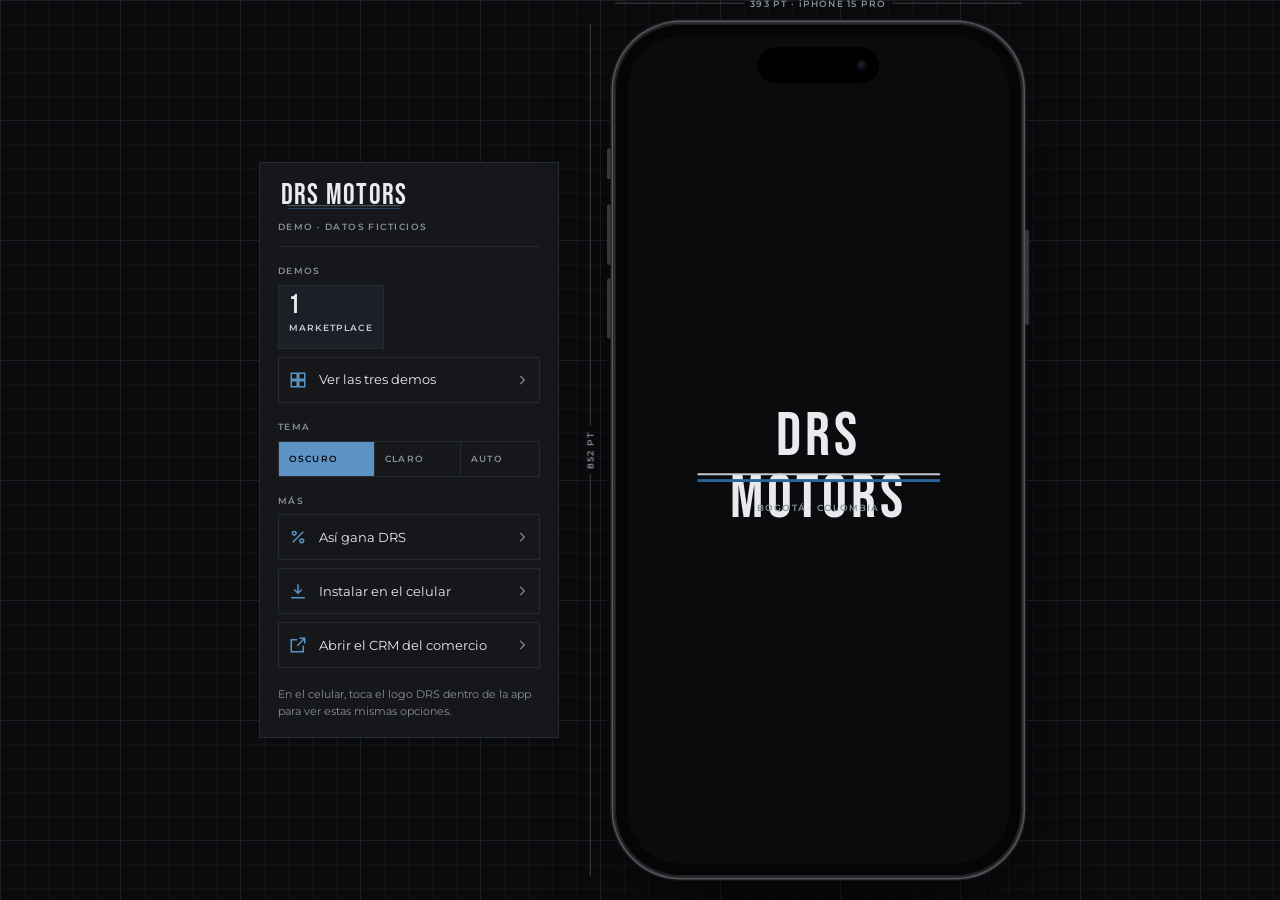
==== index.html @ 95cd00ec "Primera versión separada: app instalable y CRM - La app del celular (lanzador con las tres demos, De" ====
<!doctype html>
<html lang="es-CO" data-modo="noche">
<head>
<meta charset="utf-8">
<meta name="viewport" content="width=device-width, initial-scale=1, viewport-fit=cover">
<title>DRS Motors · Demo de la app</title>
<meta name="description" content="Demo de la app de DRS Motors para inversionistas: tres propuestas con los mismos servicios. Datos ficticios.">
<meta name="theme-color" content="#0A0B0D">
<meta name="mobile-web-app-capable" content="yes">
<meta name="apple-mobile-web-app-capable" content="yes">
<meta name="apple-mobile-web-app-status-bar-style" content="black-translucent">
<meta name="apple-mobile-web-app-title" content="DRS Motors">
<meta name="format-detection" content="telephone=no">
<link rel="manifest" href="manifest.webmanifest">
<link rel="apple-touch-icon" href="iconos/icono-180.png">
<link rel="icon" type="image/png" sizes="192x192" href="iconos/icono-192.png">
<script src="js/tema.js"></script>
<link rel="stylesheet" href="css/fuentes.css">
<link rel="stylesheet" href="css/drs.tokens.css">
<link rel="stylesheet" href="css/tema.css">
<link rel="stylesheet" href="css/base.css">
<link rel="stylesheet" href="css/app.css">
<link rel="stylesheet" href="css/ios.css">
<link rel="stylesheet" href="css/flujos.css">
<link rel="stylesheet" href="css/mapa.css">
<link rel="stylesheet" href="css/servicios.css">
<link rel="stylesheet" href="css/lanzador.css">
<link rel="stylesheet" href="css/v2.css">
<link rel="stylesheet" href="css/v3.css">
<link rel="stylesheet" href="css/escritorio.css">
<link rel="stylesheet" href="css/movil.css">
</head>
<body class="pag-app">
<div id="sprites" aria-hidden="true"></div>

<div class="escritorio">
  <aside class="esc-lado" id="esc-lado" aria-label="Opciones de la demo"></aside>
  <div class="celda-tel">
    <div class="marco">
      <i class="boton b-accion"></i><i class="boton b-vol1"></i><i class="boton b-vol2"></i><i class="boton b-lado"></i>
      <span class="cota cota-h"><span>393 PT · iPHONE 15 PRO</span></span>
      <span class="cota cota-v"><span>852 PT</span></span>
      <div class="tel sin-demo" id="tel">
        <div class="tel-estado" aria-hidden="true">
          <span id="tel-hora">10:12</span>
          <span class="tel-senal">
            <svg width="18" height="12" viewBox="0 0 18 12"><rect x="0" y="7.5" width="3.2" height="4.5" rx="1"/><rect x="4.9" y="5" width="3.2" height="7" rx="1"/><rect x="9.8" y="2.5" width="3.2" height="9.5" rx="1"/><rect x="14.7" y="0" width="3.2" height="12" rx="1"/></svg>
            <svg width="17" height="12" viewBox="0 0 17 12"><path d="M8.5 2.4c2.4 0 4.6.9 6.3 2.5l1.2-1.2C13.9 1.7 11.3.6 8.5.6S3.1 1.7 1 3.7l1.2 1.2C3.9 3.3 6.1 2.4 8.5 2.4zm0 3.4c1.5 0 2.9.6 3.9 1.5l1.2-1.2C12.3 4.9 10.5 4.1 8.5 4.1s-3.8.8-5.1 2L4.6 7.3c1-.9 2.4-1.5 3.9-1.5zm0 3.3c.6 0 1.2.2 1.6.6L8.5 11.3 6.9 9.7c.4-.4 1-.6 1.6-.6z"/></svg>
            <svg width="28" height="13" viewBox="0 0 28 13"><rect x=".5" y=".5" width="24" height="12" rx="3.8" fill="none" stroke="currentColor" stroke-opacity=".4"/><rect x="2" y="2" width="18.5" height="9" rx="2.4"/><path d="M26 4.5v4c.8-.3 1.3-1.1 1.3-2s-.5-1.7-1.3-2z" fill-opacity=".45"/></svg>
          </span>
        </div>
        <div class="tel-franja" data-modo="noche" aria-hidden="true"></div>
        <div class="tel-vista" id="tel-vista"></div>
        <nav class="nav oculta" id="tel-nav" aria-label="Navegación principal"></nav>
        <div class="tel-capa" id="tel-capa"></div>
        <div class="tel-home"></div>
      </div>
    </div>
  </div>
</div>

<div class="aviso-escenario" id="aviso-escenario" role="status" aria-live="polite"></div>

<script src="js/marca.js"></script>
<script src="js/iconos-app.js"></script>
<script src="js/util.js"></script>
<script src="js/reloj.js"></script>
<script src="js/datos.js"></script>
<script src="js/estado.js"></script>
<script src="js/blueprint.js"></script>
<script src="js/blueprint-mas.js"></script>
<script src="js/mapa.js"></script>
<script src="js/modelo.js"></script>
<script src="js/comercio/datos-comercio.js"></script>
<script src="js/app/tel.js"></script>
<script src="js/app/ios.js"></script>
<script src="js/app/pago.js"></script>
<script src="js/usuario/comun.js"></script>
<script src="js/usuario/inicio.js"></script>
<script src="js/usuario/garaje.js"></script>
<script src="js/usuario/reservas.js"></script>
<script src="js/usuario/otras.js"></script>
<script src="js/usuario/perfil.js"></script>
<script src="js/usuario/beneficios.js"></script>
<script src="js/usuario/soat.js"></script>
<script src="js/usuario/explorar.js"></script>
<script src="js/usuario/registro.js"></script>
<script src="js/usuario/whatsapp.js"></script>
<script src="js/usuario/informe.js"></script>
<script src="js/usuario/catalogo.js"></script>
<script src="js/usuario/tramites.js"></script>
<script src="js/app/avisos.js"></script>
<script src="js/variantes/v1.js"></script>
<script src="js/variantes/v2.js"></script>
<script src="js/variantes/v3.js"></script>
<script src="js/app/lanzador.js"></script>
<script src="js/app/demo-menu.js"></script>
<script src="js/app/arranque.js"></script>
</body>
</html>
---- css/fuentes.css ----
/* GENERADO por herramientas/sincronizar.py — no editar. Fuente: Marca/Fuentes/ */
/* Inter no se incluye: retirada por decisión de la marca el 24/09/2026 (ver drs.tokens.css, --f-body). */
@font-face{font-family:'Bebas Neue';font-style:normal;font-weight:400;font-display:block;src:url([data-uri]) format('woff')}
@font-face{font-family:'Montserrat';font-style:normal;font-weight:100 900;font-display:block;src:url([data-uri]) format('woff')}
---- css/drs.tokens.css ----
/* GENERADO por herramientas/sincronizar.py — no editar. Fuente: Marca/drs.tokens.css */
/* =============================================================================
   DRS MOTORS — FICHA DE TOKENS (CAPA 0)  ·  v1 → v2.1 (2026-09-24: Inter retirada)  ·  2026-08-30
   Generada con el método de sistema (ver DRS_MAESTRO.md §15).

   FUENTE PRIMARIA: DRS_MAESTRO.md §8 Color. Los valores del modo documento
   fueron CORREGIDOS en v2: se habían medido contra blanco puro y no contra
   Platino, que es la superficie declarada. Ver §8.3 y el Bloqueo 4 del §8.4.
   Cuando el .md resumen y el HTML difieren, manda el HTML (así lo declara el .md).

   ESTADO DE CADA VALOR:
     [D]  declarado por el brand book
     [A]  autorizado explícitamente por la marca fuera del libro
     [d]  derivado por regla escrita, con la regla citada
   Ninguna cifra ni matiz de este archivo fue elegido a ojo. Toda mezcla es sRGB
   canal a canal; todo recorrido de luminosidad mueve solo la L de HSL en pasos
   de 0,5 punto conservando H y S. Dos ejecuciones dan los mismos hex.

   MODO DOMINANTE: noche.  ALTERNO: documento.
   Declarado en §3: «el negro domina siempre», «prohibido: fondos blancos plenos
   en redes», «el blanco se reserva para papelería legal».
============================================================================= */


/* -----------------------------------------------------------------------------
   1 · INVARIANTES  —  no cambian entre modos
----------------------------------------------------------------------------- */
:root{

  /* --- Tipografía · brand book §4 ------------------------------------------ */
  --f-display : 'Bebas Neue', sans-serif;   /* [D] logo, titulares, cifras grandes */
  --f-label   : 'Montserrat', sans-serif;   /* [D] 600–700, SIEMPRE mayúsculas     */
  --f-body    : 'Montserrat', sans-serif;   /* [A] 400/500, interlínea 1.6. v2.1 (24/09/2026): Inter RETIRADA por decisión de la marca; el cuerpo usa Montserrat, la familia del sublabel del logo */
  --f-mono    : 'Montserrat', sans-serif;   /* [d] §1.2: f-label + tabular-nums    */
  --num       : tabular-nums;               /* [d] regla 17                        */

  /* Tracking. El libro declara TRES valores distintos en §4 y §6; se conservan
     los tres en vez de promediarlos, porque cada uno tiene un uso escrito.      */
  --track-eyebrow : .30em;   /* [D] §4 eyebrow 10–12 px                          */
  --track-label   : .22em;   /* [D] §6 placa de línea — el de uso general        */
  --track-caption : .16em;   /* [D] §4 caption 10–11 px                          */
  --track-display : .02em;   /* [D] §4 H1 +2 % (H2 usa .03em como override)      */

  /* --- Escala tipográfica · §1.9.3, en unidades --u ------------------------- */
  --t-6:6; --t-7_5:7.5; --t-9:9; --t-11:11; --t-13:13; --t-16:16;
  --t-20:20; --t-26:26; --t-34:34; --t-44:44; --t-56:56; --t-76:76;

  /* --- Escala de espaciado · §1.9.3 ---------------------------------------- */
  --e-1:1; --e-2:2; --e-4:4; --e-7_5:7.5; --e-15:15; --e-24:24; --e-38:38; --e-60:60;

  /* --- Geometría ------------------------------------------------------------ */
  /* [d] §1.2: radio 0 si el logotipo es geométrico duro. El wordmark es una
     grotesca condensada de terminales rectas y el motivo son dos rectas
     paralelas: no hay una sola curva de esquina en la identidad.               */
  --radio        : 0;
  --cap          : butt;    /* [d] §1.8 + regla 19: radio 0 ⇒ butt + miter      */
  --join         : miter;
  --trazo-fino   : 1;       /* [d] §1.2, en unidades --u                        */
  --trazo-medio  : 2;
  --trazo-grueso : 4;

  /* --- Tratamientos · §1.4, cuarta dimensión del color ---------------------- */
  /* --trama y --contorno se REDECLARAN dentro de .fr (§1.7): una custom
     property que contiene var(--u) se resuelve donde se declara, no donde se usa. */
  --atenuado : .45;

  /* --- Formato y motivo ----------------------------------------------------- */
  --locale : es-CO;         /* [D] DRS_MAESTRO §1.2: toda la clientela en Colombia
                                   ⇒ $ 18.400.000 · 4,5 %                       */
  /* data-motivo="aleron" va como atributo en <html>, no como token.
     [D] brand book §2: dos líneas paralelas que se separan — la superior Plata
     y fina, la inferior Azul Acero y más gruesa. Es el flap abriéndose.        */
  --motivo-sep-min : 3;     /* [d] separación mínima entre las dos líneas, en u */

  /* --- Lienzos · §1.6 y §1.6b ---------------------------------------------- */
  /* Bases elegidas para que 1 u = 4 px a tamaño nativo en todos los lienzos.   */
  --base-redes : 270;   /* 1080 px  · 1:1, 4:5, 9:16                            */
  --base-slide : 480;   /* 1920 px  · 16:9                                      */
  --base-a4    : 310;   /* 1240 px  · A4 a 150 ppp                              */
  --base-min   : 320;   /* 1280 px  · miniatura de video                        */
  --base-og    : 300;   /* 1200 px  · tarjeta de enlace                         */
  --base-mpu   : 75;    /*  300 px  · banner MPU                                */
  --base-lb    : 182;   /*  728 px  · leaderboard                               */
  --base-sky   : 40;    /*  160 px  · rascacielos                               */
  --base-mov   : 80;    /*  320 px  · banner móvil                              */
  --base-cab   : 396;   /* 1584 px  · cabecera de perfil                        */
  --base-tp    : 266;   /* 1063 px  · tarjeta de presentación                   */
  /* CONFLICTO RESUELTO A FAVOR DEL LIBRO — el sistema trae .fr-tp a 90×54 mm
     (1063×638). El brand book §7 declara 90×50 mm. Manda el libro:
     lienzo real 1063 × 591 px a 300 ppp. Registrado, no corregido en silencio. */
}


/* -----------------------------------------------------------------------------
   2 · MODO NOCHE  —  dominante
----------------------------------------------------------------------------- */
:root,
[data-modo="noche"]{

  /* --- Superficies ---------------------------------------------------------- */
  --sup-1 : #0A0B0D;  /* [D] Negro Carbón — dominante ≈60 %                     */
  --sup-2 : #15171B;  /* [D] Grafito — paneles y tarjetas                       */
  --sup-3 : #1C1F25;  /* [D] --grafito2 del :root del HTML (no está en el .md)  */
  --linea : #262A31;  /* [D] --linea del :root del HTML · 1,37:1 = estructura   */

  /* --- Texto ---------------------------------------------------------------- */
  --txt-1   : #E8EAEE;  /* [D] Platino — 16,35:1 sobre sup-1                    */
  --txt-2   : #C9CDD4;  /* [D] Plata   — 12,34:1                                */
  --txt-3   : #8A8F98;  /* [D] --humo del :root del HTML.
                               6,06 / 5,52 / 5,08:1 sobre sup-1/2/3 — pasa en las
                               tres. Sustituye al #848689 que salía por regla.  */
  --txt-acc : #E8EAEE;  /* [d] §1.2: de txt-1/sup-1, el que más contrasta sobre
                               acc-1. Platino da 5,19:1 ⇒ COMPUERTA 3 PASA:
                               botones y sellos en azul sólido son válidos, no
                               hay que degradar a contorno.                     */

  /* --- Acentos -------------------------------------------------------------- */
  --acc-1    : #2A6496;  /* [D] Azul Acero — HSL(208, 56 %, 38 %)               */
  --acc-2    : #5B93C4;  /* [D] Azul Luz — 6,01:1 sobre sup-1                   */
  --acc-dato : #2A6496;  /* [d] §1.2: acc-1 alcanza 3,15:1 sobre sup-1          */

  /* !! BLOQUEO 1 — acc-1 sobre sup-1 = 3,15:1.
        Sirve para relleno de dato y titular ≥24 px. NUNCA para texto de cuerpo:
        ahí se usa acc-2. El libro ya lo intuía; la medición lo confirma.
     !! BLOQUEO 2 — acc-1 sobre sup-2 = 2,87:1 y sobre sup-3 = 2,64:1.
        Falla incluso el umbral gráfico de 3:1. Sobre panel, TODO lo azul pasa a
        acc-2 (5,48 y 5,03:1). El libro solo lo prohibía «en textos pequeños»;
        esto amplía la regla a relleno y filete. Ampliación, no corrección.     */

  /* --- Rampa de serie · §1.4, derivada de H=208 S=56 % ---------------------- */
  /* Rango útil de L: 37–80 (los que dan ≥3:1 sobre sup-1). Cinco pasos a
     intervalos iguales, numerados por contraste. acc-1 sustituye al paso de L
     más cercana (ser-5) sin mover los otros cuatro.                            */
  --ser-1 : #AFCEE9;  /* 12,0:1 — el más lejano de la superficie                */
  --ser-2 : #84B3DC;  /*  9,0:1                                                 */
  --ser-3 : #5898D0;  /*  6,5:1                                                 */
  --ser-4 : #367FBF;  /*  4,6:1                                                 */
  --ser-5 : #2A6496;  /*  3,2:1 — base de marca. BLOQUEADO sobre sup-2 y sup-3. */

  /* --- Rampa neutra · §1.4 -------------------------------------------------- */
  /* «Si la marca ya declara grises, se respetan y se ubican donde les toque.»
     Los cuatro grises del libro caen casi exactos sobre las mezclas 100/78/55/12. */
  --n-1 : #E8EAEE;  /* [D] Platino · 100 % · 16,35:1                            */
  --n-2 : #C9CDD4;  /* [D] Plata   ·  ~87 % · 12,34:1                           */
  --n-3 : #8A8F98;  /* [D] Humo    ·  ~59 % ·  6,06:1                           */
  --n-4 : #424345;  /* [d] mezcla 25 % · 1,99:1 — ESTRUCTURA, nunca relleno     */
  --n-5 : #262A31;  /* [D] Línea   ·  ~14 % · 1,37:1 — ESTRUCTURA               */

  /* --- Semánticos ----------------------------------------------------------- */
  /* [A] CONFLICTO CON EL LIBRO, RESUELTO POR AUTORIZACIÓN EXPRESA DE LA MARCA.
     El brand book §3 prohíbe «rojos, dorados o degradados multicolor». La marca
     autorizó rojo, dorado y verde para válido / inválido / pérdida.
     Derivación: mismo carácter que Azul Acero (S = 56 %), matiz fijado por
     convención (verde 152°, rojo 358°, dorado 42°) y L caminada hasta pasar
     4,5:1 sobre sup-3, que es la superficie más exigente del modo.
     La regla 10 SIGUE VIGENTE: el color nunca va solo. Un dato negativo lleva
     además glifo, posición respecto al eje o tachado. Estos tres tokens no
     cuentan para el tope de «dos colores de marca por pieza» (regla 2) porque
     no son colores de marca: son portadores de significado.                    */
  --pos  : #2B9966;  /* verde  · 5,49 / 5,00 / 4,60:1 sobre sup-1/2/3           */
  --neg  : #D36468;  /* rojo   · 5,43 / 4,95 / 4,55:1                           */
  --warn : #A5822F;  /* dorado · 5,47 / 4,99 / 4,59:1                           */
}


/* -----------------------------------------------------------------------------
   3 · MODO DOCUMENTO  —  alterno
----------------------------------------------------------------------------- */
/* sup-1 NO es blanco puro. El propio libro lo declara al maquetar sus fichas de
   logo sobre fondo claro (.logotile.light { background: var(--platino) }), y en
   §3 reserva el blanco pleno para papelería legal. El blanco queda disponible
   como --papel, solo para contratos y formularios impresos.                    */
[data-modo="documento"]{

  --sup-1 : #E8EAEE;  /* [D] Platino como superficie clara de marca             */
  --sup-2 : #DFE1E5;  /* [d] sup-1 mezclado 4 % hacia txt-1                     */
  --sup-3 : #D6D8DC;  /* [d] 8 %                                                */
  --linea : #CDCFD3;  /* [d] 12 % · 1,30:1 = estructura                         */
  --papel : #FFFFFF;  /* [D] §3 — solo papelería legal                          */

  --txt-1   : #0A0B0D;  /* [D] Negro Carbón — 16,35:1 sobre sup-1               */
  --txt-2   : #2B2C2F;  /* [d] txt-1 mezclado 15 % hacia sup-1 — 13,0:1         */
  --txt-3   : #5D5E61;  /* [d] mezcla 45 %, alejada 12 pasos de L hasta pasar
                               4,5:1 también sobre sup-3                        */
  --txt-acc : #E8EAEE;  /* [d] Platino sobre acc-1 = 5,19:1 · igual en los dos
                               modos, lo que simplifica el CTA                  */

  /* !! CONFLICTO REGISTRADO — el libro declara Plata #C9CDD4 como «texto
        secundario» sin distinguir modo. Sobre Platino da 1,26:1 y sobre blanco
        1,59:1: inservible. La regla del libro está escrita para el modo noche.
        En documento, txt-2 se deriva. PLATA QUEDA DECLARADA COMO COLOR DE MODO
        NOCHE. Decisión de la marca: confirmarlo en el libro o acotar la regla. */

  --acc-1    : #2A6496;  /* [D] 5,47:1 sobre Platino — aquí SÍ sostiene cuerpo  */
  --acc-2    : #5B93C4;  /* [D] pero ver bloqueo abajo                          */
  --acc-dato : #2A6496;

  /* !! BLOQUEO 3 — acc-2 sobre sup-1 = 2,72:1 (y peor sobre panel). En modo
        documento el Azul Luz es DECORATIVO: filetes gruesos, fondos de sello.
        No lleva texto ni releva a acc-1 como relleno de dato. Es el espejo
        exacto del bloqueo 2: cada azul funciona en el modo para el que nació.  */

  /* --- Rampa de serie · rango útil de L 15–58, la base queda al centro ------ */
  --ser-1 : #11283C;  /* 15,1:1 */
  --ser-2 : #1B3F5F;  /* 10,1:1 */
  --ser-3 : #2A6496;  /*  5,5:1 — base de marca                                 */
  --ser-4 : #3072AB;  /*  4,4:1 */
  --ser-5 : #4089C9;  /*  3,3:1 — bloqueado sobre sup-2 y sup-3                 */

  --n-1 : #0A0B0D;
  --n-2 : #3B3C3E;
  --n-3 : #6E6F72;
  --n-4 : #B0B2B6;  /* 1,76:1 — ESTRUCTURA */
  --n-5 : #CDCFD3;  /* 1,30:1 — ESTRUCTURA */

  --pos  : #1E6B47;  /* [A] 5,50 / 5,04 / 4,61:1 */
  --neg  : #AD3135;  /* [A] 5,44 / 4,99 / 4,57:1 */
  --warn : #735B21;  /* [A] 5,50 / 5,04 / 4,61:1 */
}


/* -----------------------------------------------------------------------------
   4 · REGISTRO — decisiones que solo la marca puede cerrar
-----------------------------------------------------------------------------
   1. Plata como texto secundario: acotar la regla del libro al modo noche.
   2. Semánticos: el libro §3 sigue diciendo «prohibido rojos y dorados».
      Hay que escribir la excepción, o el próximo que lea el libro la deshará.
   3. Logo en vectores: no hay SVG ni AI. El wordmark y el monograma «D» se
      reconstruyen tipográficamente y van MARCADOS COMO PROVISIONALES hasta que
      llegue el archivo original.
   4. Set de iconos previo: sin respuesta. Se asume que no existe y se dibuja
      desde cero. Si aparece uno en uso, se audita antes de reemplazar nada.
   5. Cifras: no hay datos confirmados. Todo recurso numérico sale con hueco
      y la línea FUENTE: dato de muestra · reemplazar.
============================================================================= */
---- css/tema.css ----
/* =============================================================================
   DRS MOTORS · DEMOS — TEMA OSCURO Y CLARO
   Oscuro = modo noche de la marca (dominante). Claro = modo documento de la marca,
   con sus mismos roles y valores (Contexto/09_color.md §8.2). Se elige con el
   atributo data-modo del <html>; lo pone js/tema.js.

   Roles que agregan las demos, para no tener que acordarse de los bloqueos:
     --acc-txt   el azul que sostiene texto. Noche: Azul Luz (bloqueo 1).
                 Documento: Azul Acero (bloqueo 3: el Azul Luz no lleva texto).
     --acc-graf  el azul de iconos, trazos, rutas y barras con significado.
                 Noche: Azul Luz (bloqueo 2, sobre panel). Documento: Azul Acero
                 (el Azul Luz da 2,72:1 y no alcanza el 3:1 gráfico).
     --sel-fondo / --sel-txt  lo seleccionado. Noche: Azul Luz con texto oscuro.
                 Documento: se invierte a Negro Carbón con texto Platino, para que
                 el azul quede solo para el énfasis (regla 8.5.2).
   Todo se declara también en [data-modo], porque una variable que usa otra se
   resuelve donde se declara: así un bloque en modo noche dentro de una página
   clara (el iPhone, la pantalla bloqueada) resuelve sus propios valores.
============================================================================= */

:root,[data-modo="noche"]{
  --acc-txt: var(--acc-2);
  --acc-graf: var(--acc-2);
  --sel-fondo: var(--acc-2);
  --sel-txt: var(--sup-1);
  --velo: color-mix(in srgb, var(--sup-1) 72%, transparent);
  --sombra: color-mix(in srgb, var(--sup-1) 60%, black);
  color-scheme: dark;
}
[data-modo="documento"]{
  --acc-txt: var(--acc-1);
  --acc-graf: var(--acc-1);
  --sel-fondo: var(--txt-1);
  --sel-txt: var(--sup-1);
  --velo: color-mix(in srgb, var(--txt-1) 34%, transparent);
  --sombra: color-mix(in srgb, var(--txt-1) 22%, transparent);
  color-scheme: light;
}

/* Cambio de tema sin parpadeo: se desactivan las transiciones un instante */
.sin-transicion *,.sin-transicion *::before,.sin-transicion *::after{transition:none!important}
---- css/base.css ----
/* =============================================================================
   DRS MOTORS · DEMOS — BASE COMÚN (app del celular y CRM)
   Alias de la escala de la marca, reinicio de estilos, iconos, menús flotantes
   y el aviso de la demo. Todo color sale de drs.tokens.css por su nombre de rol;
   los roles que agregan las demos (acc-txt, acc-graf, sel-*) viven en tema.css.
============================================================================= */

:root{
  --u: 1px;
  --fs-9 : calc(var(--t-9)  * var(--u));
  --fs-11: calc(var(--t-11) * var(--u));
  --fs-13: calc(var(--t-13) * var(--u));
  --fs-16: calc(var(--t-16) * var(--u));
  --fs-20: calc(var(--t-20) * var(--u));
  --fs-26: calc(var(--t-26) * var(--u));
  --fs-34: calc(var(--t-34) * var(--u));
  --fs-44: calc(var(--t-44) * var(--u));
  --fs-56: calc(var(--t-56) * var(--u));
  --fs-76: calc(var(--t-76) * var(--u));
  --sp-2 : calc(var(--e-2)   * var(--u));
  --sp-4 : calc(var(--e-4)   * var(--u));
  --sp-7 : calc(var(--e-7_5) * var(--u));
  --sp-15: calc(var(--e-15)  * var(--u));
  --sp-24: calc(var(--e-24)  * var(--u));
  --sp-38: calc(var(--e-38)  * var(--u));
  --sp-60: calc(var(--e-60)  * var(--u));
  --tel-w: 393px;
  --tel-h: 852px;
  --k: 1;                               /* escala del iPhone en computador; la fija arranque.js */
  --ease: cubic-bezier(.2,.8,.2,1);
  --ease-sale: cubic-bezier(.6,0,.8,.2);
  --rejilla: color-mix(in srgb, var(--linea) 55%, transparent);
}

*,*::before,*::after{box-sizing:border-box}
html,body{margin:0;height:100%}
html{-webkit-text-size-adjust:100%;text-size-adjust:100%}
body{
  background:var(--sup-1);
  color:var(--txt-2);
  font-family:var(--f-body);
  font-size:var(--fs-16);
  line-height:1.5;
  -webkit-font-smoothing:antialiased;
  -moz-osx-font-smoothing:grayscale;
  -webkit-tap-highlight-color:transparent;
  overflow:hidden;
}
h1,h2,h3,h4,p,dl,dd,figure{margin:0}
button{font:inherit;color:inherit;background:none;border:0;padding:0;margin:0;cursor:pointer;border-radius:var(--radio);text-align:inherit;touch-action:manipulation}
input,textarea,select{font:inherit;color:inherit;border-radius:var(--radio)}
a{color:var(--acc-txt)}
:focus-visible{outline:2px solid var(--acc-txt);outline-offset:2px}
.ico{width:24px;height:24px;fill:none;stroke:currentColor;stroke-width:calc(var(--trazo-medio) * 1px);stroke-linecap:var(--cap);stroke-linejoin:var(--join);flex:none;display:block}
.ico.s16{width:16px;height:16px}
.ico.s20{width:20px;height:20px}
.ico.s32{width:32px;height:32px}
.oculto{position:absolute!important;width:1px;height:1px;overflow:hidden;clip:rect(0 0 0 0);white-space:nowrap}

@media (prefers-reduced-motion: reduce){
  *,*::before,*::after{animation-duration:1ms!important;animation-iteration-count:1!important;transition-duration:1ms!important}
}

/* Lockups: el tema muestra la pieza aprobada que toca (oscura sobre noche, clara sobre documento) */
.logo-dual{display:block;width:100%;height:100%}
.logo-dual svg{display:block;width:100%;height:100%}
.logo-dual .solo-doc{display:none}
[data-modo="documento"] .logo-dual .solo-noche{display:none}
[data-modo="documento"] .logo-dual .solo-doc{display:block}
[data-modo="documento"] [data-modo="noche"] .logo-dual .solo-noche{display:block}
[data-modo="documento"] [data-modo="noche"] .logo-dual .solo-doc{display:none}

/* ---------------- controles del presentador (fuera de la app) ---------------- */
.ctl{
  display:flex;align-items:center;gap:7px;padding:8px 11px;min-height:34px;
  border:1px solid var(--linea);
  font:600 var(--fs-9)/1 var(--f-label);letter-spacing:.16em;text-transform:uppercase;color:var(--txt-2);
}
.ctl .ico{width:14px;height:14px}
.ctl[aria-pressed="true"]{color:var(--txt-1);border-color:var(--acc-graf)}
@media (hover:hover){ .ctl:hover{color:var(--txt-1);border-color:var(--n-4)} }

/* Selector de tema: tres opciones en línea */
.tema-sel{display:inline-grid;grid-auto-flow:column;border:1px solid var(--linea)}
.tema-sel button{
  display:flex;align-items:center;gap:6px;padding:8px 10px;min-height:34px;
  font:600 var(--fs-9)/1 var(--f-label);letter-spacing:.14em;text-transform:uppercase;color:var(--txt-3);
}
.tema-sel button + button{border-left:1px solid var(--linea)}
.tema-sel button .ico{width:14px;height:14px}
.tema-sel button[aria-pressed="true"]{background:var(--sel-fondo);color:var(--sel-txt)}

/* ---------------- menús flotantes (notificaciones, modelo de negocio) ---------------- */
.menu-avisos{
  position:fixed;top:64px;right:24px;z-index:60;width:min(380px, calc(100vw - 32px));max-height:calc(100dvh - 90px);overflow:auto;
  padding:14px 16px 16px;background:var(--sup-2);border:1px solid var(--n-4);box-shadow:0 30px 70px -20px rgb(0 0 0 / .55);
  opacity:0;transform:translateY(-8px);pointer-events:none;transition:opacity .18s var(--ease), transform .18s var(--ease);
  scrollbar-width:thin;
}
.menu-avisos.ver{opacity:1;transform:none;pointer-events:auto}
.menu-cab{display:flex;justify-content:space-between;gap:12px;margin-bottom:12px}
.menu-fila{display:flex;align-items:center;justify-content:space-between;gap:14px;padding:12px;border:1px solid var(--linea);background:var(--sup-3);margin-bottom:14px}
.menu-grupo{margin-bottom:12px}
.menu-grupo .cap{margin-bottom:6px}
.menu-item{display:grid;grid-template-columns:18px 1fr auto;gap:10px;align-items:center;width:100%;min-height:40px;padding:9px 8px;border-bottom:1px solid var(--linea);font-size:var(--fs-13);color:var(--txt-1);text-align:left}
.menu-item .ico{width:18px;height:18px;color:var(--acc-graf)}
.menu-item .chip{height:18px;font-size:var(--fs-9)}
@media (hover:hover){ .menu-item:hover{background:var(--sup-3)} }
.menu-modelo{right:auto;left:50%;top:84px;width:min(560px, calc(100vw - 32px));transform:translate(-50%, -8px)}
.menu-modelo.ver{transform:translate(-50%, 0)}

/* Modelo de negocio (lo usan la app, el lanzador y el CRM) */
.modelo-tabla{border-top:1px solid var(--linea)}
.modelo-fila{display:grid;grid-template-columns:1fr auto;gap:14px;align-items:center;padding:11px 0;border-bottom:1px solid var(--linea)}
.modelo-fila b{display:block;font-weight:600}
.modelo-fila .t11{display:block;margin-top:2px}
.modelo-fases{list-style:none;margin:0;padding:0;display:grid;grid-template-columns:repeat(2,1fr);gap:6px}
.modelo-fases li{display:flex;flex-direction:column;gap:6px;padding:10px;border:1px solid var(--linea);background:var(--sup-3)}
.modelo-fases b.d{color:var(--acc-txt)}
.modelo-fases .t11{display:block;margin-top:2px}
@media (min-width: 560px){ .modelo-fases{grid-template-columns:repeat(4,1fr)} }

/* ---------------- aviso de la demo (lo que dice la demo, no la app) ---------------- */
.aviso-escenario{
  position:fixed;left:50%;bottom:calc(22px + env(safe-area-inset-bottom));z-index:80;
  transform:translate(-50%, 16px);opacity:0;pointer-events:none;
  display:flex;align-items:center;gap:12px;
  max-width:min(620px, calc(100vw - 32px));
  padding:12px 16px;background:var(--sup-3);border:1px solid var(--n-4);
  font-size:var(--fs-13);color:var(--txt-2);
  transition:opacity .2s var(--ease), transform .2s var(--ease);
}
.aviso-escenario.ver{opacity:1;transform:translate(-50%,0)}
.aviso-escenario b{
  font:600 var(--fs-9)/1.2 var(--f-label);letter-spacing:.22em;text-transform:uppercase;color:var(--acc-txt);white-space:nowrap;
}
---- css/app.css ----
/* =============================================================================
   DRS MOTORS · DEMO — APP DEL USUARIO (celular 390 × 844)
   Modo noche. Radio 0. Un solo Azul Acero por pantalla: el botón «Lavar» en las
   pestañas raíz; el botón principal en las pantallas de detalle. Dentro de un
   panel (sup-2 / sup-3) todo lo azul es Azul Luz (bloqueo 2).
============================================================================= */

.tel{
  position:relative;width:var(--tel-w);height:var(--tel-h);overflow:hidden;
  background:var(--sup-1);color:var(--txt-2);
  font-size:var(--fs-13);line-height:1.5;
  isolation:isolate;
}

/* ------------------------------------------------------------ barra de estado */
.tel-estado{
  position:absolute;left:0;right:0;top:0;height:44px;z-index:30;
  display:flex;align-items:center;justify-content:space-between;padding:0 26px 0 30px;
  font:600 var(--fs-13)/1 var(--f-label);letter-spacing:.04em;color:var(--txt-1);
  background:var(--sup-1);
}
.tel-estado .num{font-variant-numeric:tabular-nums}
.tel-senal{display:flex;align-items:center;gap:6px}
.tel-senal svg{display:block;fill:currentColor}
.tel-home{position:absolute;left:50%;bottom:8px;width:134px;height:5px;margin-left:-67px;background:var(--txt-1);opacity:.55;z-index:40;pointer-events:none}

/* ------------------------------------------------------------ pila de pantallas */
.tel-vista{position:absolute;left:0;right:0;top:44px;bottom:0;overflow:hidden;contain:paint}
.pantalla{
  position:absolute;inset:0;overflow-y:auto;overflow-x:hidden;
  background:var(--sup-1);
  scrollbar-width:none;overscroll-behavior:contain;
  transition:transform .26s var(--ease), opacity .26s var(--ease);
}
.pantalla::-webkit-scrollbar{display:none}
.pantalla.entra{transform:translateX(100%)}
.pantalla.debajo{transform:translateX(-24%);opacity:.35;pointer-events:none}
.pantalla.sale{transform:translateX(100%)}
.pantalla.funde{opacity:0}
.cuerpo{padding:0 15px 132px}
.cuerpo.con-cta{padding-bottom:28px}

/* ------------------------------------------------------------ encabezados */
.cab{
  position:sticky;top:0;z-index:10;
  display:flex;align-items:center;gap:10px;
  height:56px;padding:0 15px;background:var(--sup-1);
  border-bottom:1px solid transparent;transition:border-color .2s;
  box-shadow:0 -8px 0 0 var(--sup-1);            /* tapa la costura de subpíxel al escalar el celular */
}
.pantalla.con-scroll .cab{border-bottom-color:var(--linea)}
.cab-logo{display:block;width:104px;height:24px;margin-right:auto;color:var(--txt-1)}
.cab-logo svg{display:block;width:100%;height:100%}
.placa{
  display:flex;align-items:center;gap:6px;height:32px;padding:0 8px 0 7px;
  border:1px solid var(--txt-2);color:var(--txt-1);
}
.placa-txt{font:400 var(--fs-20)/1 var(--f-display);letter-spacing:.08em;padding-top:2px}
.placa .ico{width:16px;height:16px;color:var(--txt-2)}
.placa .ico.s-flecha{width:12px;height:12px}
.cab-btn{position:relative;display:grid;place-items:center;width:40px;height:40px;color:var(--txt-1)}
.cab-btn .ico{width:22px;height:22px}
.badge{
  position:absolute;top:4px;right:3px;min-width:16px;height:16px;padding:0 3px;
  display:grid;place-items:center;background:var(--sel-fondo);color:var(--sup-1);
  font:700 var(--fs-9)/1 var(--f-label);font-variant-numeric:tabular-nums;
}
.badge.late{animation:late .5s var(--ease)}
@keyframes late{0%{transform:scale(.4)}60%{transform:scale(1.25)}100%{transform:scale(1)}}
.avatar{
  display:grid;place-items:center;width:32px;height:32px;
  background:var(--sup-3);border:1px solid var(--linea);color:var(--txt-1);
  font:400 var(--fs-16)/1 var(--f-display);letter-spacing:.06em;padding-top:2px;
}
.cab-det{gap:6px}
.cab-atras{display:grid;place-items:center;width:40px;height:40px;margin-left:-10px;color:var(--txt-1)}
.cab-titulo{
  flex:1;text-align:center;margin-right:30px;opacity:0;transition:opacity .2s;
  font:600 var(--fs-11)/1 var(--f-label);letter-spacing:var(--track-label);text-transform:uppercase;color:var(--txt-1);
  white-space:nowrap;overflow:hidden;text-overflow:ellipsis;
}
.pantalla.con-scroll .cab-titulo{opacity:1}

/* ------------------------------------------------------------ tipografía */
.d{font-family:var(--f-display);font-weight:400;letter-spacing:var(--track-display);line-height:.92;color:var(--txt-1);text-transform:uppercase}
.d-76{font-size:var(--fs-76)} .d-56{font-size:var(--fs-56)} .d-44{font-size:var(--fs-44)}
.d-34{font-size:var(--fs-34)} .d-26{font-size:var(--fs-26);letter-spacing:.03em} .d-20{font-size:var(--fs-20);letter-spacing:.03em}
.ceja{font:600 var(--fs-11)/1.2 var(--f-label);letter-spacing:var(--track-eyebrow);text-transform:uppercase;color:var(--txt-3)}
.etq{font:700 var(--fs-11)/1.2 var(--f-label);letter-spacing:var(--track-label);text-transform:uppercase;color:var(--txt-1)}
.cap{font:600 var(--fs-9)/1.3 var(--f-label);letter-spacing:var(--track-caption);text-transform:uppercase;color:var(--txt-3)}
.t16{font-size:var(--fs-16);line-height:1.6;color:var(--txt-2)}
.t13{font-size:var(--fs-13);line-height:1.5;color:var(--txt-2)}
.t11{font-size:var(--fs-11);line-height:1.5;color:var(--txt-3)}
.t-1{color:var(--txt-1)} .t-3{color:var(--txt-3)} .t-luz{color:var(--acc-txt)}
.num{font-variant-numeric:tabular-nums}
.tachado{text-decoration:line-through;text-decoration-thickness:1px;color:var(--txt-3)}

/* Título de pantalla y bloque */
.titulo{padding:8px 0 22px}
.titulo .ceja{margin-bottom:8px}
.titulo .t13{margin-top:10px;max-width:32ch}
.linea-neutra{display:block;width:32px;height:1px;background:var(--txt-2);margin-top:14px}
.bloque{margin-top:34px}
.bloque-cab{display:flex;align-items:flex-end;justify-content:space-between;gap:12px;margin-bottom:14px}
.bloque-cab .t13{margin-top:6px;color:var(--txt-3)}
.enlace{
  display:inline-flex;align-items:center;gap:4px;white-space:nowrap;
  font:700 var(--fs-11)/1 var(--f-label);letter-spacing:.16em;text-transform:uppercase;color:var(--acc-txt);
}
.enlace .ico{width:14px;height:14px}

/* ------------------------------------------------------------ superficies */
.tarjeta{background:var(--sup-2);border:1px solid var(--linea)}
.tarjeta-pad{padding:15px}
.sep{height:1px;background:var(--linea);margin:14px 0}

/* ------------------------------------------------------------ botones */
.btn{
  display:flex;align-items:center;justify-content:center;gap:10px;width:100%;
  min-height:52px;padding:0 18px;
  font:700 var(--fs-11)/1 var(--f-label);letter-spacing:var(--track-label);text-transform:uppercase;
  transition:filter .15s, background .15s, color .15s, border-color .15s, transform .1s;
}
.btn:active{transform:translateY(1px)}
.btn .ico{width:18px;height:18px}
.btn-acero{background:var(--acc-1);color:var(--txt-acc)}               /* SOLO sobre sup-1 */
.btn-acero:hover{filter:brightness(1.12)}
.btn-luz{background:var(--sel-fondo);color:var(--sup-1)}                   /* dentro de panel */
.btn-luz:hover{filter:brightness(1.08)}
.btn-borde{border:1px solid var(--acc-graf);color:var(--acc-txt)}
.btn-borde:hover{background:color-mix(in srgb, var(--acc-graf) 12%, transparent)}
.btn-fantasma{border:1px solid var(--n-4);color:var(--txt-1)}
.btn-fantasma:hover{border-color:var(--txt-3)}
.btn-chico{min-height:40px;width:auto;padding:0 14px}
.btn[disabled]{background:var(--sup-3);color:var(--txt-3);border-color:var(--sup-3);cursor:not-allowed;filter:none}

/* ------------------------------------------------------------ chips */
.chip{
  display:inline-flex;align-items:center;gap:5px;height:22px;padding:0 7px;white-space:nowrap;
  font:700 var(--fs-9)/1 var(--f-label);letter-spacing:.14em;text-transform:uppercase;
  border:1px solid var(--n-4);color:var(--txt-2);
}
.chip .ico{width:12px;height:12px;stroke-width:3px}
.chip-pos{border-color:var(--pos);color:var(--pos)}
.chip-warn{border-color:var(--warn);color:var(--warn)}
.chip-neg{border-color:var(--neg);color:var(--neg)}
.chip-luz{border-color:var(--acc-graf);color:var(--acc-txt)}
.chip-lleno{background:var(--pos);border-color:var(--pos);color:var(--sup-1)}
.chip-app{background:var(--sel-fondo);border-color:var(--sel-fondo);color:var(--sup-1)}

/* ------------------------------------------------------------ saludo */
.saludo{padding:10px 0 4px}
.saludo .ceja{margin-bottom:8px}
.saludo-fila{display:flex;align-items:center;justify-content:space-between;gap:10px}
.pts{
  display:flex;align-items:center;gap:6px;height:32px;padding:0 10px;border:1px solid var(--linea);
  font:700 var(--fs-11)/1 var(--f-label);letter-spacing:.14em;color:var(--txt-1);white-space:nowrap;
}
.pts b{font:400 var(--fs-20)/1 var(--f-display);letter-spacing:.04em;padding-top:2px}
.pts .ico{width:16px;height:16px;color:var(--acc-txt)}

/* Reserva en curso (tira) */
.en-curso{
  display:grid;grid-template-columns:auto 1fr auto;align-items:center;gap:12px;width:100%;
  margin-top:18px;padding:12px 12px 12px 14px;
  background:var(--sup-2);border:1px solid var(--linea);border-left:3px solid var(--acc-graf);
}
.en-curso.listo{border-left-color:var(--pos)}
.en-curso .ceja{color:var(--acc-txt);letter-spacing:.22em}
.en-curso.listo .ceja{color:var(--pos)}
.en-curso .t13{color:var(--txt-1);margin-top:3px}
.hora-apilada{display:flex;flex-direction:column;align-items:flex-end;gap:3px}
.pulso{width:10px;height:10px;background:var(--acc-graf);position:relative}
.pulso::after{content:"";position:absolute;inset:-4px;border:1px solid var(--acc-graf);animation:pulso 1.6s var(--ease) infinite}
.en-curso.listo .pulso{background:var(--pos)}
.en-curso.listo .pulso::after{border-color:var(--pos)}
@keyframes pulso{0%{opacity:1;transform:scale(.6)}100%{opacity:0;transform:scale(1.5)}}

/* ------------------------------------------------------------ vehículo */
.veh{margin-top:18px;overflow:hidden}
.veh-top{display:flex;align-items:center;justify-content:space-between;padding:12px 15px 0}
.veh-plano{position:relative;padding:4px 10px 0;
  background:
    linear-gradient(color-mix(in srgb, var(--linea) 70%, transparent) 1px, transparent 1px) 0 0/20px 20px,
    linear-gradient(90deg, color-mix(in srgb, var(--linea) 70%, transparent) 1px, transparent 1px) 0 0/20px 20px;
}
.veh-plano svg{display:block;width:100%;height:auto}
.veh-pie{display:flex;align-items:flex-end;justify-content:space-between;gap:12px;padding:12px 15px 15px;border-top:1px solid var(--linea)}
.veh-pie .t13{color:var(--txt-3);margin-top:6px}
.veh-km{text-align:right;flex:none}
.veh-km .enlace{margin-top:8px}

/* ------------------------------------------------------------ blueprint */
.bp{overflow:visible;fill:none;stroke-linecap:butt;stroke-linejoin:miter}
.bp .bp-t{stroke:var(--txt-1)}
.bp .bp-a{stroke:var(--acc-graf)}
.bp .bp-x{stroke:var(--txt-3)}
.bp .bp-n{stroke:var(--n-4)}
.bp .bp-haz{fill:var(--acc-2);fill-opacity:.12;stroke:none}
.bp text{font-family:var(--f-label);font-weight:600;fill:var(--txt-3);stroke:none;letter-spacing:.14em}
.bp .bp-tx1{fill:var(--txt-1)}
.bp .bp-txa{fill:var(--acc-2)}
.bp-dibuja .bp-t,.bp-dibuja .bp-a,.bp-dibuja .bp-x,.bp-dibuja .bp-n{
  stroke-dasharray:1 1;stroke-dashoffset:1;
  animation:bp-trazo .65s cubic-bezier(.55,.05,.25,1) forwards;
  animation-delay:calc(var(--i, 0) * 24ms + var(--d0, 0ms));
}
.bp-dibuja .bp-haz,.bp-dibuja text,.bp-dibuja .bp-fade{opacity:0;animation:bp-aparece .35s var(--ease) forwards;animation-delay:calc(var(--d0, 0ms) + 520ms)}
@keyframes bp-trazo{to{stroke-dashoffset:0}}
@keyframes bp-aparece{to{opacity:1}}
.bp-rueda{transform-box:fill-box;transform-origin:center}
.bp-dibuja .bp-rueda{animation:bp-gira .9s cubic-bezier(.3,.6,.2,1) both;animation-delay:calc(var(--d0, 0ms) + 200ms)}
@keyframes bp-gira{from{transform:rotate(-200deg)}to{transform:rotate(0)}}
.escaneo{position:absolute;top:0;bottom:0;left:0;width:2px;background:var(--acc-graf);box-shadow:0 0 18px 4px color-mix(in srgb, var(--acc-graf) 45%, transparent);animation:escanea 1.3s var(--ease) infinite alternate}
@keyframes escanea{from{left:4%}to{left:96%}}

/* ------------------------------------------------------------ al día: tacómetros */
.rejilla-2{display:grid;grid-template-columns:1fr 1fr;gap:8px}
.tile{display:flex;flex-direction:column;align-items:flex-start;gap:0;padding:12px 12px 13px;text-align:left;min-height:168px}
.tile:hover{border-color:var(--n-4)}
.tile-top{display:flex;align-items:flex-start;justify-content:space-between;width:100%;margin-bottom:8px}
.tile .etq{color:var(--txt-3);letter-spacing:.2em;font-size:var(--fs-9);margin-top:auto}
.tile .d-34{margin-top:6px}
.tile .t11{margin-top:4px}
.gauge{position:relative;width:56px;height:56px;flex:none}
.gauge svg{display:block;width:100%;height:100%;overflow:visible}
.gauge .g-pista{stroke:var(--linea)}
.gauge .g-marca{stroke:var(--n-4)}
.gauge .g-valor{stroke-dasharray:var(--p) 1;stroke-dashoffset:0}
.gauge.anima .g-valor{animation:g-llena 1.1s cubic-bezier(.3,.7,.2,1) both;animation-delay:.25s}
@keyframes g-llena{from{stroke-dashoffset:var(--p)}}
.gauge .ico{position:absolute;left:50%;top:50%;width:20px;height:20px;margin:-12px 0 0 -10px;color:var(--txt-1)}
.est-pos{color:var(--pos);stroke:var(--pos)} .est-warn{color:var(--warn);stroke:var(--warn)} .est-neg{color:var(--neg);stroke:var(--neg)}

/* ------------------------------------------------------------ pico y placa */
.pyp{padding:15px}
.pyp-top{display:flex;align-items:center;justify-content:space-between}
.pyp-estado{display:flex;align-items:center;gap:10px;margin:12px 0 8px}
.pyp-glifo{display:grid;place-items:center;width:34px;height:34px;flex:none;border:1px solid currentColor}
.pyp-glifo .ico{width:18px;height:18px;stroke-width:2.5px}
.semana{display:grid;grid-template-columns:repeat(7,1fr);gap:3px;margin:14px 0}
.dia{
  position:relative;display:flex;flex-direction:column;align-items:center;gap:3px;padding:6px 0 7px;
  border:1px solid var(--linea);color:var(--txt-2);
}
.dia .cap{font-size:var(--fs-9);letter-spacing:.1em}
.dia .d-20{color:inherit}
.dia.restringido{color:var(--neg);border-color:color-mix(in srgb, var(--neg) 55%, var(--linea))}
.dia.restringido::after{content:"";position:absolute;left:0;right:0;top:-1px;height:3px;background:var(--neg)}
.dia.libre{color:var(--txt-3)}
.dia.hoy{outline:1px solid var(--txt-1);outline-offset:-1px}
.fuente{margin-top:12px;font-size:var(--fs-9);letter-spacing:.06em;color:var(--txt-3)}

/* ------------------------------------------------------------ rieles */
.riel{display:flex;gap:8px;overflow-x:auto;scroll-snap-type:x mandatory;scroll-padding-inline:15px;margin:0 -15px;padding:0 15px 4px;scrollbar-width:none}
.riel::-webkit-scrollbar{display:none}
.riel>*{scroll-snap-align:start;flex:none}
.rec{width:262px;display:flex;flex-direction:column;gap:12px;padding:15px;text-align:left}
.rec-top{display:flex;align-items:center;gap:10px}
.rec-ico{display:grid;place-items:center;width:36px;height:36px;border:1px solid var(--linea);color:var(--txt-1)}
.rec-ico .ico{width:20px;height:20px}
.rec .t13{color:var(--txt-1);min-height:3em}
.serv{position:relative;width:112px;height:104px;display:flex;flex-direction:column;justify-content:space-between;padding:12px 10px;text-align:left}
.serv .ico{width:26px;height:26px;color:var(--txt-1)}
.serv .cap{color:var(--txt-2);letter-spacing:.08em;line-height:1.25}
.serv .chip{position:absolute;top:-1px;right:-1px;height:18px;padding:0 5px;font-size:8px}
.serv:hover{border-color:var(--n-4)}
.promo{width:250px;text-align:left}
.promo-plano{position:relative;height:132px;border-bottom:1px solid var(--linea);background:
    linear-gradient(color-mix(in srgb, var(--linea) 60%, transparent) 1px, transparent 1px) 0 0/16px 16px,
    linear-gradient(90deg, color-mix(in srgb, var(--linea) 60%, transparent) 1px, transparent 1px) 0 0/16px 16px;}
.promo-plano svg{position:absolute;left:10px;right:10px;top:34px;bottom:4px;width:calc(100% - 20px);height:calc(100% - 38px)}
.promo-plano .chip{position:absolute;left:10px;top:9px}
.promo-info{padding:12px 12px 13px}
.promo-info .t11{margin-top:4px}
.precio{display:flex;align-items:baseline;gap:8px;margin-top:10px}
.cond{margin-top:8px;font-size:var(--fs-9);line-height:1.45;color:var(--txt-3);letter-spacing:.02em}
.calif{display:inline-flex;align-items:baseline;gap:3px;color:var(--txt-1)}
.calif b{font:400 var(--fs-16)/1 var(--f-display);letter-spacing:.04em}
.calif i{font-style:normal;font-size:var(--fs-9);color:var(--txt-3)}

/* ------------------------------------------------------------ beneficios */
.benef{padding:15px}
.benef-num{display:flex;align-items:baseline;gap:8px;margin:10px 0 14px}
.meta-seg{display:grid;grid-template-columns:repeat(5,1fr);gap:4px;margin:10px 0 8px}
.meta-seg i{height:8px;border:1px solid var(--n-4)}
.meta-seg i.ok{background:var(--acc-graf);border-color:var(--acc-graf)}
.meta-seg i.ultimo{border-color:var(--acc-graf);border-style:dashed}

/* ------------------------------------------------------------ navegación flotante */
.nav{
  position:absolute;left:12px;right:12px;bottom:24px;z-index:20;
  display:flex;gap:6px;height:60px;
  transition:transform .28s var(--ease), opacity .2s;
}
.nav.oculta{transform:translateY(120px);opacity:0;pointer-events:none}
.nav-barra{flex:1;display:grid;grid-template-columns:repeat(4,1fr);background:color-mix(in srgb, var(--sup-2) 94%, transparent);border:1px solid var(--linea);backdrop-filter:blur(8px)}
.nav-tab{
  position:relative;display:flex;flex-direction:column;align-items:center;justify-content:center;gap:5px;
  color:var(--txt-3);font:600 var(--fs-9)/1 var(--f-label);letter-spacing:.1em;text-transform:uppercase;
}
.nav-tab .ico{width:22px;height:22px}
.nav-tab[aria-current="page"]{color:var(--txt-1)}
.nav-tab[aria-current="page"]::before{content:"";position:absolute;left:22%;right:22%;top:-1px;height:2px;background:var(--acc-graf)}
.fab{
  width:62px;display:flex;flex-direction:column;align-items:center;justify-content:center;gap:4px;
  background:var(--acc-1);color:var(--txt-acc);
  font:700 var(--fs-9)/1 var(--f-label);letter-spacing:.12em;text-transform:uppercase;
}
.fab .ico{width:24px;height:24px}
.fab:hover{filter:brightness(1.12)}

/* ------------------------------------------------------------ capas: hoja, velo, aviso */
.tel-capa{position:absolute;inset:0;z-index:35;pointer-events:none}
.velo{position:absolute;inset:0;background:color-mix(in srgb, var(--sup-1) 72%, transparent);opacity:0;transition:opacity .22s;pointer-events:auto}
.velo.ver{opacity:1}
.hoja{
  position:absolute;left:0;right:0;bottom:0;max-height:88%;overflow:auto;
  padding:10px 15px 40px;background:var(--sup-2);border-top:1px solid var(--n-4);
  transform:translateY(100%);transition:transform .3s var(--ease);pointer-events:auto;
}
.hoja.ver{transform:none}
.hoja-asa{width:36px;height:4px;background:var(--n-4);margin:0 auto 14px}
.hoja-cab{display:flex;align-items:flex-start;justify-content:space-between;gap:10px;margin-bottom:16px}
.hoja-cerrar{display:grid;place-items:center;width:36px;height:36px;margin:-6px -8px 0 0;color:var(--txt-1)}
.hoja-cerrar .ico{width:18px;height:18px}
.opcion{
  display:grid;grid-template-columns:auto 1fr auto;align-items:center;gap:12px;width:100%;
  padding:14px 12px;border:1px solid var(--linea);background:var(--sup-3);margin-bottom:6px;text-align:left;
}
.opcion[aria-checked="true"]{border-color:var(--acc-graf)}
.opcion .ico{color:var(--txt-1)}
.radio{width:18px;height:18px;border:1px solid var(--n-4);display:grid;place-items:center}
.opcion[aria-checked="true"] .radio{border-color:var(--acc-graf)}
.opcion[aria-checked="true"] .radio::after{content:"";width:10px;height:10px;background:var(--acc-graf)}
.campo{display:flex;flex-direction:column;gap:8px;margin-bottom:14px}
.campo input,.campo textarea{
  width:100%;height:52px;padding:0 14px;background:var(--sup-3);border:1px solid var(--n-4);
  font-size:var(--fs-16);color:var(--txt-1);
}
.campo textarea{height:84px;padding:12px 14px;resize:none;font-size:var(--fs-13)}
.campo input:focus,.campo textarea:focus{outline:none;border-color:var(--acc-graf)}
.campo .d-34{background:transparent}

.aviso{
  position:absolute;left:8px;right:8px;top:6px;z-index:36;
  display:grid;grid-template-columns:38px 1fr auto;gap:10px;align-items:start;
  padding:11px 12px;background:var(--sup-3);border:1px solid var(--n-4);
  box-shadow:0 18px 40px -18px var(--sombra);
  transform:translateY(-140%);transition:transform .38s var(--ease);pointer-events:auto;text-align:left;width:auto;
}
.aviso.ver{transform:none}
.aviso-ico{display:grid;place-items:center;width:38px;height:38px;background:var(--sup-1);border:1px solid var(--linea)}
.aviso-ico svg{width:24px;height:24px}
.aviso b{display:block;font:700 var(--fs-13)/1.3 var(--f-body);color:var(--txt-1)}
.aviso .t13{margin-top:2px;line-height:1.4}
.aviso time{font-size:var(--fs-9);color:var(--txt-3);letter-spacing:.06em;white-space:nowrap}

.tostada{
  position:absolute;left:15px;right:15px;bottom:100px;z-index:36;
  display:flex;align-items:center;gap:10px;padding:12px 14px;
  background:var(--sup-3);border:1px solid var(--n-4);color:var(--txt-1);font-size:var(--fs-13);
  transform:translateY(20px);opacity:0;transition:all .25s var(--ease);
}
.tostada.ver{transform:none;opacity:1}
.tostada .ico{width:18px;height:18px;color:var(--pos);stroke-width:2.5px}

/* ------------------------------------------------------------ filas y listas */
.lista{border-top:1px solid var(--linea)}
.fila{
  display:grid;grid-template-columns:auto 1fr auto;align-items:center;gap:12px;width:100%;
  padding:14px 0;border-bottom:1px solid var(--linea);text-align:left;
}
.fila-ico{display:grid;place-items:center;width:38px;height:38px;background:var(--sup-2);border:1px solid var(--linea);color:var(--txt-1)}
.fila-ico .ico{width:20px;height:20px}
.fila .t13{color:var(--txt-1)}
.fila .t11{margin-top:2px}
.fila>.ico{width:16px;height:16px;color:var(--txt-3)}
.datos{display:grid;grid-template-columns:auto 1fr;gap:10px 16px;align-items:baseline}
.datos dt{font:600 var(--fs-9)/1.4 var(--f-label);letter-spacing:.18em;text-transform:uppercase;color:var(--txt-3)}
.datos dd{margin:0;text-align:right;color:var(--txt-1);font-size:var(--fs-13)}

/* Segmentado */
.seg{display:grid;grid-auto-flow:column;grid-auto-columns:1fr;border:1px solid var(--linea);margin-bottom:18px}
.seg button{
  height:40px;text-align:center;font:700 var(--fs-9)/1 var(--f-label);letter-spacing:.14em;text-transform:uppercase;color:var(--txt-3);
  border-right:1px solid var(--linea);
}
.seg button:last-child{border-right:0}
.seg button[aria-selected="true"]{background:var(--sup-2);color:var(--txt-1);box-shadow:inset 0 -2px 0 var(--acc-graf)}

/* Barra de vigencia */
.prog{height:6px;background:var(--linea);position:relative;overflow:hidden}
.prog i{position:absolute;left:0;top:0;bottom:0;width:var(--p);background:currentColor;transition:width .9s var(--ease)}

/* Interruptor cuadrado */
.inter{position:relative;width:44px;height:24px;border:1px solid var(--n-4);background:var(--sup-3);flex:none;transition:background .15s,border-color .15s}
.inter::after{content:"";position:absolute;top:3px;left:3px;width:16px;height:16px;background:var(--txt-3);transition:transform .18s var(--ease),background .15s}
.inter[aria-checked="true"]{background:color-mix(in srgb, var(--acc-graf) 22%, var(--sup-3));border-color:var(--acc-graf)}
.inter[aria-checked="true"]::after{transform:translateX(20px);background:var(--acc-graf)}

/* Cajetín: la ficha técnica como rótulo de plano */
.cajetin{display:grid;grid-template-columns:1fr 1fr;border:1px solid var(--n-4);background:var(--sup-1)}
.cajetin div{padding:9px 10px;border-right:1px solid var(--linea);border-bottom:1px solid var(--linea)}
.cajetin div:nth-child(2n){border-right:0}
.cajetin div:nth-last-child(-n+2){border-bottom:0}
.cajetin .cap{display:block;margin-bottom:4px;font-size:8px}
.cajetin b{font:600 var(--fs-13)/1.2 var(--f-body);color:var(--txt-1)}
.cajetin .ancho{grid-column:1 / -1;border-right:0}

/* Línea de tiempo de mantenimientos */
.tiempo{position:relative;padding-left:26px}
.tiempo::before{content:"";position:absolute;left:5px;top:6px;bottom:6px;width:1px;background:var(--n-4)}
.hito{position:relative;padding:0 0 22px}
.hito::before{content:"";position:absolute;left:-26px;top:5px;width:11px;height:11px;background:var(--sup-1);border:1px solid var(--txt-2)}
.hito.cert::before{background:var(--acc-graf);border-color:var(--acc-graf)}
.hito-top{display:flex;align-items:baseline;justify-content:space-between;gap:8px}
.hito .t13{color:var(--txt-1)}
.hito .chip{margin-top:8px}
@keyframes aparece{from{opacity:0;transform:translateY(-8px)}}

/* Estados de la reserva */
.estados{display:flex;flex-direction:column;gap:0}
.est{position:relative;display:grid;grid-template-columns:20px 1fr auto;gap:12px;align-items:center;padding:9px 0}
.est::before{content:"";position:absolute;left:9px;top:-9px;height:18px;width:1px;background:var(--n-4)}
.est:first-child::before{display:none}
.est i{width:20px;height:20px;border:1px solid var(--n-4);display:grid;place-items:center;background:var(--sup-2)}
.est i .ico{width:12px;height:12px;stroke-width:3px}
.est.hecho i{border-color:var(--pos);color:var(--pos)}
.est.actual i{border-color:var(--acc-graf);background:var(--acc-graf)}
.est.actual .etq{color:var(--acc-txt)}
.est .etq{font-size:var(--fs-9);color:var(--txt-3)}
.est.hecho .etq{color:var(--txt-1)}
.est time{font-size:var(--fs-11);color:var(--txt-3)}

.qr-caja{display:grid;grid-template-columns:auto 1fr;gap:16px;align-items:center;padding:15px}
.qr{width:112px;height:112px;background:var(--txt-1);padding:7px}
.qr svg{display:block;width:100%;height:100%}

/* Pie con el botón principal (pantallas de detalle) */
.pie-cta{
  position:sticky;bottom:0;z-index:12;padding:14px 15px 34px;margin-top:-8px;
  background:linear-gradient(to top, var(--sup-1) 72%, color-mix(in srgb, var(--sup-1) 0%, transparent));
}
.pie-cta .t11{text-align:center;margin-top:8px}

/* Calificación 1–5 */
.escala{display:grid;grid-template-columns:repeat(5,1fr);gap:6px;margin:6px 0 18px}
.escala button{height:58px;border:1px solid var(--n-4);font:400 var(--fs-26)/1 var(--f-display);color:var(--txt-2);padding-top:3px}
.escala button[aria-checked="true"]{border-color:var(--sel-fondo);color:var(--sup-1);background:var(--sel-fondo)}
.fichas{display:flex;flex-wrap:wrap;gap:6px;margin-bottom:18px}
.ficha{height:34px;padding:0 12px;border:1px solid var(--n-4);font:600 var(--fs-9)/1 var(--f-label);letter-spacing:.14em;text-transform:uppercase;color:var(--txt-2)}
.ficha[aria-pressed="true"]{border-color:var(--acc-graf);color:var(--acc-txt)}

/* Plano grande de Mi garaje */
.plano{position:relative;margin:2px -15px 10px;padding:4px 8px 0;border-top:1px solid var(--linea);border-bottom:1px solid var(--linea);
  background:
    linear-gradient(color-mix(in srgb, var(--linea) 55%, transparent) 1px, transparent 1px) 0 0/24px 24px,
    linear-gradient(90deg, color-mix(in srgb, var(--linea) 55%, transparent) 1px, transparent 1px) 0 0/24px 24px;}
.plano svg{display:block;width:100%;height:auto}

/* Consulta al RUNT y medidor grande */
.consulta{display:flex;align-items:center;justify-content:space-between;gap:12px;padding:12px 0 16px;margin-bottom:14px;border-bottom:1px solid var(--linea)}
.consulta .t13{margin-top:4px}
.medidor{display:grid;grid-template-columns:auto 1fr;gap:18px;align-items:center;margin:0 0 18px}
.medidor .gauge{width:128px;height:128px}
.medidor .gauge .ico{width:34px;height:34px;margin:-19px 0 0 -17px}

/* Banda de estado grande */
.banda{position:relative;overflow:hidden;display:grid;grid-template-columns:auto 1fr;gap:14px;align-items:center;padding:15px;border:1px solid currentColor;margin-bottom:18px}
.banda .pyp-glifo{width:44px;height:44px}
.banda .pyp-glifo .ico{width:22px;height:22px}

/* Vacío */
.vacio{padding:40px 10px;text-align:center}
.vacio .t13{margin:10px auto 18px;max-width:28ch}

/* Presentación de marca al abrir (el flap se abre) */
.intro{
  position:absolute;inset:0;z-index:50;display:grid;place-items:center;background:var(--sup-1);
  transition:opacity .35s var(--ease);
}
.intro.fuera{opacity:0;pointer-events:none}
.intro-logo{position:relative;width:250px;height:92px}
.intro-logo .palabra{position:absolute;left:0;right:0;top:0;text-align:center;font:400 64px/1 var(--f-display);letter-spacing:.06em;color:var(--txt-1);clip-path:inset(100% 0 0 0);animation:intro-sube .5s .45s var(--ease) forwards}
.intro-logo .l1,.intro-logo .l2{position:absolute;left:0;right:0;transform-origin:center}
.intro-logo .l1{top:70px;height:1.5px;background:var(--txt-2);animation:intro-l1 .9s var(--ease) both}
.intro-logo .l2{top:76px;height:2.5px;background:var(--acc-1);animation:intro-l2 .9s var(--ease) both}
.intro-sub{position:absolute;left:0;right:0;top:100px;text-align:center;opacity:0;animation:bp-aparece .4s .9s forwards}
@keyframes intro-l1{0%{transform:scaleX(0) translateY(4px)}45%{transform:scaleX(1) translateY(4px)}100%{transform:scaleX(1) translateY(0)}}
@keyframes intro-l2{0%{transform:scaleX(0) translateY(-2px)}45%{transform:scaleX(1) translateY(-2px)}100%{transform:scaleX(1) translateY(0)}}
@keyframes intro-sube{to{clip-path:inset(0 0 0 0)}}

/* Números que suben */
.sube{display:inline-block;animation:aparece .5s var(--ease)}

@media (max-width: 759px){
  .tel{width:100%;height:100%}
  .tel-estado,.tel-home{display:none}
  .tel-vista{top:0}
  .nav{bottom:max(12px, env(safe-area-inset-bottom))}
  .pie-cta{padding-bottom:max(18px, env(safe-area-inset-bottom))}
}
---- css/ios.css ----
/* =============================================================================
   DRS MOTORS · DEMO — EL iPHONE (iPhone 15 Pro, 393 × 852 pt)
   Lo que dibuja Apple: el equipo, la Dynamic Island, la barra de estado, los
   avisos y la pantalla bloqueada. Aquí SÍ hay esquinas redondas y tipografía del
   sistema, porque no es interfaz de DRS: es el teléfono. La app, adentro, sigue
   con radio 0 y las familias de la marca.
============================================================================= */

:root{
  --tel-w: 393px;
  --tel-h: 852px;
  --ios-font: -apple-system, BlinkMacSystemFont, "SF Pro Text", "Helvetica Neue", Helvetica, Arial, sans-serif;
  --ios-display: -apple-system, BlinkMacSystemFont, "SF Pro Display", "Helvetica Neue", Helvetica, Arial, sans-serif;
}

/* ---------------- el equipo ---------------- */
.celda-tel{width:calc((var(--tel-w) + 26px) * var(--k));height:calc((var(--tel-h) + 26px) * var(--k))}
.celda-panel{height:calc((var(--tel-h) + 26px) * var(--k))}
.ventana{height:calc(var(--tel-h) + 26px)}
.marco{
  width:calc(var(--tel-w) + 26px);height:calc(var(--tel-h) + 26px);
  padding:13px;border:0;border-radius:68px;background:#050506;
  box-shadow:
    inset 0 0 0 1px #1d1e21,
    0 0 0 2px #2a2b2e,
    0 0 0 3.5px #55575c,
    0 0 0 5px #1a1b1d,
    0 40px 90px -30px #000;
}
.marco::before,.marco::after{content:none}
.boton{position:absolute;width:4px;border-radius:2px;background:linear-gradient(90deg,#44464b,#26272a)}
.b-accion{left:-8px;top:128px;height:32px}
.b-vol1{left:-8px;top:186px;height:62px}
.b-vol2{left:-8px;top:262px;height:62px}
.b-lado{right:-8px;top:212px;height:98px}
.tel{border-radius:55px;transform:translateZ(0)}
.isla{
  position:absolute;top:11px;left:50%;z-index:70;width:125px;height:37px;margin-left:-62.5px;
  border-radius:20px;background:#000;transition:width .35s var(--ease), height .35s var(--ease), margin-left .35s var(--ease), top .35s var(--ease);
  display:flex;align-items:center;justify-content:space-between;padding:0 12px;overflow:hidden;
}
.isla::after{content:"";width:11px;height:11px;border-radius:50%;background:radial-gradient(circle at 40% 40%,#1c2433 0,#07090d 60%);margin-left:auto}
.isla.viva{width:196px;margin-left:-98px}
.isla-ico{display:none;width:22px;height:22px;border-radius:6px;background:#0A0B0D}
.isla.viva .isla-ico{display:block}
.isla-ico svg{width:22px;height:22px;display:block}

/* Barra de estado de iOS */
.tel-estado{height:54px;padding:0 32px 0 46px;font:600 17px/1 var(--ios-font);letter-spacing:-.2px;color:var(--txt-1);align-items:center;padding-top:4px}
.tel-estado .num{font-variant-numeric:normal}
.tel-senal{gap:7px}
.tel-senal svg{fill:currentColor}
.tel-vista{top:54px}
.tel-home{width:139px;height:5px;margin-left:-69.5px;border-radius:3px;background:var(--txt-1);opacity:.92;bottom:8px}

/* Aviso tipo notificación de iOS (lo pinta el sistema, no la app) */
.aviso{
  left:9px;right:9px;top:56px;
  grid-template-columns:38px 1fr auto;gap:10px;align-items:center;
  padding:11px 14px 12px 12px;border:0;border-radius:24px;
  background:rgba(34,34,37,.86);
  -webkit-backdrop-filter:blur(26px) saturate(1.6);backdrop-filter:blur(26px) saturate(1.6);
  box-shadow:0 12px 34px rgba(0,0,0,.45);
  font-family:var(--ios-font);
  transform:translateY(-190%);
}
.aviso.ver{transform:none}
.aviso-ico{width:38px;height:38px;border:0;border-radius:9px;background:#0A0B0D;box-shadow:inset 0 0 0 .5px rgba(255,255,255,.14);overflow:hidden}
.aviso-ico svg{width:38px;height:38px}
.aviso-ico.wa{display:grid;place-items:center;background:#1f2a24;color:#fff}
.aviso-ico.wa .ico{width:22px;height:22px}
.aviso b{font:600 15px/1.25 var(--ios-font);color:#fff;letter-spacing:-.1px}
.aviso .t13{font:400 15px/1.3 var(--ios-font);color:rgba(255,255,255,.9);margin-top:1px;display:-webkit-box;-webkit-line-clamp:2;-webkit-box-orient:vertical;overflow:hidden}
.aviso time{font:400 13px/1 var(--ios-font);color:rgba(255,255,255,.55);letter-spacing:0;align-self:start;margin-top:2px}
.aviso-app{display:block;font:400 13px/1.2 var(--ios-font);color:rgba(255,255,255,.55);margin-bottom:1px;text-transform:uppercase;letter-spacing:.2px}
/* Con el tema claro, los avisos se ven como los de iOS en modo claro (vidrio blanco, texto negro) */
[data-modo="documento"] .aviso{background:rgba(246,246,248,.84);box-shadow:0 12px 34px rgba(0,0,0,.18)}
[data-modo="documento"] .aviso b{color:#000}
[data-modo="documento"] .aviso .t13{color:rgba(0,0,0,.86)}
[data-modo="documento"] .aviso time,[data-modo="documento"] .aviso-app{color:rgba(0,0,0,.5)}

/* ---------------- pantalla bloqueada ---------------- */
.bloqueo{
  position:absolute;inset:0;z-index:55;overflow:hidden;
  font-family:var(--ios-font);color:#fff;
  transition:transform .5s cubic-bezier(.5,0,.2,1), opacity .5s;
}
.bloqueo.sale{transform:translateY(-100%)}
.bloqueo.entra{transform:translateY(-100%)}
.bloqueo-fondo{position:absolute;inset:0;background:
  radial-gradient(120% 70% at 50% 18%, #1a2230 0%, #0c0e12 55%, #060708 100%);}
.bloqueo-fondo svg{position:absolute;left:-40px;right:-40px;top:360px;width:calc(100% + 80px);opacity:.34}
.bloqueo-fondo::after{content:"";position:absolute;inset:0;background:
  linear-gradient(rgba(91,147,196,.07) 1px, transparent 1px) 0 0/28px 28px,
  linear-gradient(90deg, rgba(91,147,196,.07) 1px, transparent 1px) 0 0/28px 28px;}
.bloqueo-candado{position:absolute;top:62px;left:50%;margin-left:-9px;width:18px;height:22px;z-index:2;transition:transform .35s}
.bloqueo-candado svg{width:18px;height:22px;display:block}
.bloqueo.abre .bloqueo-candado{transform:translateY(-3px)}
.bloqueo-fecha{position:absolute;top:96px;left:0;right:0;text-align:center;font:600 19px/1 var(--ios-display);color:rgba(255,255,255,.86);z-index:2}
.bloqueo-hora{position:absolute;top:118px;left:0;right:0;text-align:center;font:700 96px/1 var(--ios-display);letter-spacing:-2px;color:rgba(235,240,248,.96);z-index:2}
.bloqueo-avisos{position:absolute;left:10px;right:10px;bottom:130px;display:flex;flex-direction:column;gap:8px;z-index:2}
.bloqueo-titulo{display:flex;justify-content:space-between;align-items:center;padding:0 8px 2px;font:600 15px var(--ios-display);color:rgba(255,255,255,.85)}
.bloqueo-titulo span{font-weight:400;color:rgba(255,255,255,.55);font-size:13px}
.noti{
  display:grid;grid-template-columns:38px 1fr;gap:10px;width:100%;text-align:left;
  padding:11px 13px;border-radius:22px;
  background:rgba(60,62,68,.46);
  -webkit-backdrop-filter:blur(22px) saturate(1.5);backdrop-filter:blur(22px) saturate(1.5);
  color:#fff;font-family:var(--ios-font);
  animation:noti-llega .45s cubic-bezier(.2,.8,.2,1);
}
.noti .aviso-ico{width:38px;height:38px}
.noti-cab{display:flex;justify-content:space-between;gap:8px;font:400 13px/1.2 var(--ios-font);color:rgba(255,255,255,.62)}
.noti b{display:block;font:600 15px/1.25 var(--ios-font);margin-top:2px}
.noti p{margin:1px 0 0;font:400 15px/1.3 var(--ios-font);color:rgba(255,255,255,.9);display:-webkit-box;-webkit-line-clamp:2;-webkit-box-orient:vertical;overflow:hidden}
.noti.pila{transform:scale(.94);opacity:.7;margin-top:-58px;pointer-events:none;height:62px;overflow:hidden;animation:none}
@keyframes noti-llega{from{opacity:0;transform:translateY(24px) scale(.96)}}
.bloqueo-pie{position:absolute;left:46px;right:46px;bottom:52px;display:flex;justify-content:space-between;z-index:2}
.bloqueo-pie span{width:50px;height:50px;border-radius:50%;display:grid;place-items:center;background:rgba(60,62,68,.5);-webkit-backdrop-filter:blur(20px);backdrop-filter:blur(20px)}
.bloqueo-pie svg{width:22px;height:22px;fill:none;stroke:#fff;stroke-width:1.8}
.bloqueo-desliza{position:absolute;left:0;right:0;bottom:24px;text-align:center;font:500 13px var(--ios-font);color:rgba(255,255,255,.6);z-index:2}
.bloqueo-vacio{text-align:center;font:400 15px var(--ios-font);color:rgba(255,255,255,.55);padding:12px}

/* La adaptación al celular vive en css/movil.css */
---- css/flujos.css ----
/* =============================================================================
   DRS MOTORS · DEMO — FLUJOS DEL USUARIO: pago, reserva, SOAT, perfil
   Mismas reglas que app.css: radio 0, un Azul Acero por pantalla sobre sup-1,
   Azul Luz dentro de paneles y hojas.
============================================================================= */

/* ---------------- pago ---------------- */
.pago-lineas{margin:0 0 4px;padding:12px 0;border-top:1px solid var(--linea);border-bottom:1px solid var(--linea)}
.pago-total{display:flex;align-items:baseline;justify-content:space-between;padding:12px 0 0}
.pago-proceso{padding:6px 0 30px}
.proceso{list-style:none;margin:0;padding:0;display:flex;flex-direction:column;gap:14px}
.proceso li{display:grid;grid-template-columns:22px 1fr;gap:12px;align-items:center;color:var(--txt-3);font-size:var(--fs-13)}
.proceso li i{width:22px;height:22px;border:1px solid var(--n-4);display:grid;place-items:center}
.proceso li i .ico{width:13px;height:13px;stroke-width:3px}
.proceso li.hecho{color:var(--txt-1)}
.proceso li.hecho i{border-color:var(--pos);color:var(--pos)}
.proceso li.actual{color:var(--txt-1)}
.proceso li.actual i{border-color:var(--acc-graf);animation:gira-cuadro 1s steps(4) infinite}
.proceso li.actual i::after{content:"";width:8px;height:8px;background:var(--acc-graf)}
@keyframes gira-cuadro{to{transform:rotate(360deg)}}
.pago-ok{padding:24px 0 34px;text-align:center}
.pago-ok-ico{display:inline-grid;place-items:center;width:72px;height:72px;border:2px solid var(--pos);color:var(--pos);animation:late .45s var(--ease)}
.pago-ok-ico .ico{width:36px;height:36px;stroke-width:2.5px}

/* ---------------- pasos de un flujo ---------------- */
.pasos-flujo{display:grid;grid-auto-flow:column;grid-auto-columns:1fr;gap:4px;margin:4px 0 18px}
.pasos-flujo i{height:3px;background:var(--linea)}
.pasos-flujo i.ok{background:var(--txt-2)}
.pasos-flujo i.actual{background:var(--acc-graf)}
.campos-2{display:grid;grid-template-columns:1fr 1fr;gap:8px}
.campo-sel{position:relative}
.campo .ayuda{font-size:var(--fs-11);color:var(--txt-3)}
.campo input[readonly]{color:var(--txt-2);background:var(--sup-2)}
.aviso-caja{display:grid;grid-template-columns:auto 1fr;gap:12px;align-items:start;padding:12px 14px;border:1px solid var(--linea);background:var(--sup-2);font-size:var(--fs-13);color:var(--txt-2)}
.aviso-caja .ico{width:18px;height:18px;color:var(--acc-txt);margin-top:1px}

/* Celebración con el flap abierto (forma abierta: solo en animación, 08 §7) */
.festejo{position:relative;padding:34px 0 10px;text-align:center}
.festejo .l1,.festejo .l2{display:block;height:0;margin:0 auto;transform-origin:center}
.festejo .l1{width:180px;border-top:1.5px solid var(--txt-2);animation:festejo-l1 .9s var(--ease) both}
.festejo .l2{width:180px;border-top:2.5px solid var(--acc-1);margin-top:5px;animation:festejo-l2 .9s var(--ease) both}
.festejo .d{margin:18px 0 6px}
@keyframes festejo-l1{0%{transform:scaleX(0) translateY(4px)}50%{transform:scaleX(1) translateY(4px)}100%{transform:scaleX(1) translateY(-10px)}}
@keyframes festejo-l2{0%{transform:scaleX(0) translateY(-3px)}50%{transform:scaleX(1) translateY(-3px)}100%{transform:scaleX(1) translateY(10px)}}

/* ---------------- perfil ---------------- */
.pf-cab{display:grid;grid-template-columns:auto 1fr;gap:16px;align-items:center;padding:6px 0 20px}
.pf-avatar{display:grid;place-items:center;width:76px;height:76px;background:var(--sup-3);border:1px solid var(--n-4);font:400 var(--fs-34)/1 var(--f-display);letter-spacing:.04em;color:var(--txt-1);padding-top:4px}
.pf-cab .t11{margin-top:6px}
.pf-nivel{display:block;width:100%;text-align:left;padding:15px}
.pf-nivel-top{display:flex;justify-content:space-between;align-items:center}
.pf-barra{position:relative;height:8px;background:var(--sup-3);border:1px solid var(--linea)}
.pf-barra i{position:absolute;left:0;top:0;bottom:0;background:var(--acc-graf)}
.pf-nivel-pie{display:grid;grid-template-columns:auto 1fr auto;gap:10px;align-items:center;margin-top:8px}
.pf-nivel-pie .t11{text-align:center}
.pf-cifras{display:grid;grid-template-columns:repeat(3,1fr);margin-top:8px;border:1px solid var(--linea)}
.pf-cifras div{display:flex;flex-direction:column;align-items:center;gap:6px;padding:14px 6px;border-right:1px solid var(--linea)}
.pf-cifras div:last-child{border-right:0}
.pf-referido{margin-top:8px;padding:15px}
.pf-codigo{display:flex;align-items:baseline;justify-content:space-between;gap:10px;margin-top:14px;padding:12px 14px;border:1px dashed var(--n-4);background:var(--sup-3)}
.pf-cod-btns{display:grid;grid-template-columns:1fr 1fr;gap:6px;margin-top:6px}
.pf-grupo{margin-top:24px}
.pf-grupo>.ceja{margin-bottom:10px}
.pf-tarjeta{padding:0 12px}
.pf-tarjeta .fila:last-child{border-bottom:0}
.pf-sw .fila{grid-template-columns:0 1fr auto;gap:12px}
.pf-verif{display:grid;grid-template-columns:1fr auto;gap:8px;align-items:center}
.pf-tarjeta-credito{position:relative;display:flex;flex-direction:column;justify-content:space-between;gap:18px;height:196px;padding:18px;
  background:
    linear-gradient(color-mix(in srgb, var(--linea) 60%, transparent) 1px, transparent 1px) 0 0/18px 18px,
    linear-gradient(90deg, color-mix(in srgb, var(--linea) 60%, transparent) 1px, transparent 1px) 0 0/18px 18px,
    var(--sup-2);
  border:1px solid var(--n-4)}
.pf-tc-top{display:flex;justify-content:space-between;align-items:center}
.pf-chip-tc{width:40px;height:30px;border:1px solid var(--txt-3);background:
  linear-gradient(var(--txt-3),var(--txt-3)) 0 50%/100% 1px no-repeat,
  linear-gradient(var(--txt-3),var(--txt-3)) 50% 0/1px 100% no-repeat}
.pf-tc-pie{display:flex;justify-content:space-between}
.pf-tc-pie span{display:flex;flex-direction:column;gap:4px}
.pf-tc-pie b{font:600 var(--fs-13)/1 var(--f-label);letter-spacing:.14em;color:var(--txt-1)}
.pf-comprobante{background:var(--sup-1);color:var(--txt-2);margin:-24px -15px -40px;padding:20px 15px 40px}
.pf-comp-cab{display:flex;justify-content:space-between;align-items:center;padding-bottom:14px;border-bottom:1px solid var(--linea)}
.pf-comprobante .datos{padding-top:14px;border-top:1px solid var(--linea)}

/* Casilla de verificación cuadrada */
.check{display:grid;grid-template-columns:22px 1fr;gap:12px;align-items:start;width:100%;text-align:left;padding:12px 0;font-size:var(--fs-13);line-height:1.45;color:var(--txt-2)}
.check i{width:22px;height:22px;border:1px solid var(--n-4);display:grid;place-items:center;background:var(--sup-2)}
.check[aria-checked="true"] i{border-color:var(--sel-fondo);background:var(--sel-fondo);color:var(--sup-1)}
.check i .ico{width:14px;height:14px;stroke-width:3px}

/* ---------------- beneficios ---------------- */
.meta-grande{display:grid;grid-template-columns:repeat(5,1fr);gap:6px;margin:14px 0 10px}
.meta-grande span{position:relative;display:grid;place-items:center;height:62px;border:1px solid var(--n-4);color:var(--txt-3)}
.meta-grande span.ok{background:var(--sel-fondo);border-color:var(--sel-fondo);color:var(--sup-1)}
.meta-grande span.premio{border-style:dashed;border-color:var(--acc-graf);color:var(--acc-txt)}
.meta-grande .d{color:inherit}
.meta-grande i{position:absolute;bottom:4px;font-style:normal;color:inherit}

/* ---------------- calendario de pico y placa ---------------- */
.cal-nav{display:flex;align-items:center;justify-content:space-between;margin:0 0 10px}
.cal-nav .d{text-transform:uppercase}
.cal{display:grid;grid-template-columns:repeat(7,1fr);gap:3px}
.cal-cab{text-align:center;padding:4px 0 6px}
.cal-dia{position:relative;display:flex;flex-direction:column;align-items:center;justify-content:center;gap:2px;height:50px;border:1px solid var(--linea);color:var(--txt-2)}
.cal-dia.vacio{border-color:transparent}
.cal-dia .d{color:inherit}
.cal-dia .ico{width:12px;height:12px;stroke-width:3px}
.cal-dia.restringido{color:var(--neg);border-color:color-mix(in srgb, var(--neg) 55%, var(--linea))}
.cal-dia.restringido::after{content:"";position:absolute;left:0;right:0;top:-1px;height:3px;background:var(--neg)}
.cal-dia.libre{color:var(--txt-3)}
.cal-dia.festivo{background:repeating-linear-gradient(45deg, transparent 0 5px, color-mix(in srgb, var(--n-4) 60%, transparent) 5px 6px)}
.cal-dia.festivo i{font-style:normal}
.cal-dia.hoy{outline:1px solid var(--txt-1);outline-offset:-1px}
.cal-leyenda{display:flex;gap:16px;margin-top:12px;font:600 var(--fs-9)/1 var(--f-label);letter-spacing:.14em;text-transform:uppercase;color:var(--txt-3)}
.cal-leyenda span{display:flex;align-items:center;gap:6px}
.cal-leyenda i{width:12px;height:12px;border:1px solid var(--linea)}
.cal-leyenda .l-no{border-color:var(--neg);box-shadow:inset 0 3px 0 var(--neg)}
.cal-leyenda .l-f{background:repeating-linear-gradient(45deg, transparent 0 3px, var(--n-4) 3px 4px)}
.cal-leyenda .l-hoy{border-color:var(--txt-1)}

/* ---------------- registro ---------------- */
.onb{display:flex;flex-direction:column;min-height:calc(100% - 56px)}
.onb-riel{display:flex;overflow-x:auto;scroll-snap-type:x mandatory;scrollbar-width:none;flex:1}
.onb-riel::-webkit-scrollbar{display:none}
.onb-slide{flex:0 0 100%;scroll-snap-align:start;padding:10px 22px 0}
.onb-dibujo{height:250px;display:flex;align-items:center;justify-content:center;margin:0 -8px 22px;border:1px solid var(--linea);
  background:
    linear-gradient(color-mix(in srgb, var(--linea) 60%, transparent) 1px, transparent 1px) 0 0/20px 20px,
    linear-gradient(90deg, color-mix(in srgb, var(--linea) 60%, transparent) 1px, transparent 1px) 0 0/20px 20px;}
.onb-dibujo svg{width:100%;height:auto;max-height:230px}
.onb-dibujo .meta-grande{width:100%}
.onb-puntos{display:flex;justify-content:center;gap:6px;margin:18px 0}
.onb-puntos i{width:22px;height:3px;background:var(--n-4);transition:background .2s,width .2s}
.onb-puntos i.on{background:var(--txt-1);width:36px}
.onb-pie{padding:0 15px 34px}
.reg-cel{display:grid;grid-template-columns:auto 1fr;border:1px solid var(--n-4);background:var(--sup-3)}
.reg-cel input{border:0!important;background:transparent!important}
.reg-prefijo{display:grid;place-items:center;padding:0 14px;border-right:1px solid var(--n-4);font:600 var(--fs-16) var(--f-label);color:var(--txt-1)}
.reg-placa{font:400 var(--fs-26)/1 var(--f-display)!important;letter-spacing:.12em;text-transform:uppercase}
.otp{display:grid;grid-template-columns:repeat(6,1fr);gap:8px;margin-top:10px}
.otp span{display:grid;place-items:center;height:62px;border:1px solid var(--n-4);background:var(--sup-2);font:400 var(--fs-34)/1 var(--f-display);color:var(--txt-1)}
.otp span.lleno{border-color:var(--txt-2)}
.otp span.foco{border-color:var(--acc-graf);box-shadow:inset 0 -3px 0 var(--acc-graf)}

/* ---------------- explorar en el mapa ---------------- */
.exp{position:absolute;inset:0;overflow:hidden;background:var(--sup-1)}
.exp-mapa{position:absolute;inset:0;overflow:hidden;cursor:grab;touch-action:none;background:var(--sup-2)}
.exp-mapa.moviendo{cursor:grabbing}
.exp-lienzo{position:absolute;left:0;top:0;transform-origin:0 0;will-change:transform}
.exp-lienzo svg{display:block;width:100%;height:100%}
.exp-sobre{position:absolute;inset:0;width:100%;height:100%;pointer-events:none;overflow:visible}
.exp-pines{position:absolute;inset:0;pointer-events:none}
.mapa-pin,.mapa-yo,.mapa-destino{position:absolute;left:0;top:0;width:0;height:0;pointer-events:auto}
.mapa-pin>span{
  position:absolute;left:0;bottom:9px;transform:translateX(-50%);white-space:nowrap;display:flex;align-items:center;gap:4px;
  padding:4px 7px 3px;background:var(--sup-1);border:1px solid var(--n-4);
  font:400 var(--fs-16)/1 var(--f-display);letter-spacing:.04em;color:var(--txt-1);
  transition:background .15s,color .15s,border-color .15s,transform .15s;
}
.mapa-pin>span::after{content:"";position:absolute;left:50%;bottom:-5px;width:8px;height:8px;margin-left:-4px;background:inherit;border-right:1px solid var(--n-4);border-bottom:1px solid var(--n-4);transform:rotate(45deg)}
.mapa-pin:hover>span{border-color:var(--txt-3)}
.mapa-pin.sel{z-index:5}
.mapa-pin.sel>span{background:var(--sel-fondo);border-color:var(--sel-fondo);color:var(--sup-1);transform:translateX(-50%) scale(1.12)}
.mapa-pin.sel>span::after{border-color:var(--sel-fondo)}
.mapa-pin-promo{display:grid;place-items:center;width:14px;height:14px;background:var(--pos);color:var(--sup-1);font:700 9px/1 var(--f-label);font-style:normal}
.mapa-yo i{position:absolute;left:-8px;top:-8px;width:16px;height:16px;background:var(--acc-graf);border:2px solid var(--sup-1);box-shadow:0 0 0 1px var(--acc-graf)}
.mapa-yo i::after{content:"";position:absolute;inset:-8px;border:1px solid var(--acc-graf);animation:pulso 1.8s var(--ease) infinite}
.mapa-yo b{position:absolute;left:0;top:12px;transform:translateX(-50%);font:700 var(--fs-9)/1 var(--f-label);letter-spacing:.16em;text-transform:uppercase;color:var(--txt-1);background:var(--sup-1);padding:3px 5px;white-space:nowrap}
.mapa-destino i{position:absolute;left:-17px;top:-44px;width:34px;height:34px;display:grid;place-items:center;background:var(--acc-graf);color:var(--sup-1)}
.mapa-destino i::after{content:"";position:absolute;left:50%;bottom:-5px;width:9px;height:9px;margin-left:-4.5px;background:var(--acc-graf);transform:rotate(45deg)}
.mapa-destino .ico{width:20px;height:20px}
.ruta-casco{fill:none;stroke:var(--sup-1);stroke-width:10;stroke-linecap:butt;stroke-linejoin:miter}
.ruta-linea{fill:none;stroke:var(--acc-graf);stroke-width:5;stroke-linecap:butt;stroke-linejoin:miter}
.ruta-movil{fill:var(--txt-1);stroke:var(--sup-1);stroke-width:2}

.exp-cab{position:absolute;left:0;right:0;top:0;z-index:6;display:flex;align-items:center;gap:10px;padding:8px 12px 10px;
  background:linear-gradient(var(--sup-1) 70%, color-mix(in srgb, var(--sup-1) 0%, transparent))}
.exp-tit{flex:1;min-width:0}
.exp-tit .ceja{font-size:var(--fs-9);margin-bottom:4px}
.exp-btn{display:grid;place-items:center;width:40px;height:40px;flex:none;background:var(--sup-1);border:1px solid var(--n-4);color:var(--txt-1)}
.exp-btn .ico{width:20px;height:20px}
.exp-chips{position:absolute;left:0;right:0;top:66px;z-index:6;display:flex;gap:6px;overflow-x:auto;padding:0 12px 6px;scrollbar-width:none}
.exp-chips::-webkit-scrollbar{display:none}
.exp-chip{flex:none;height:32px;padding:0 12px;background:var(--sup-1);border:1px solid var(--n-4);font:700 var(--fs-9)/1 var(--f-label);letter-spacing:.14em;text-transform:uppercase;color:var(--txt-2)}
.exp-chip[aria-pressed="true"]{background:var(--txt-1);border-color:var(--txt-1);color:var(--sup-1)}
.exp-zoom{position:absolute;right:12px;top:118px;z-index:6;display:flex;flex-direction:column;border:1px solid var(--n-4);background:var(--sup-1)}
.exp-zoom button{display:grid;place-items:center;width:40px;height:40px;color:var(--txt-1);border-bottom:1px solid var(--linea)}
.exp-zoom button:last-child{border-bottom:0}
.exp-zoom .ico{width:18px;height:18px}
.exp-carrusel{position:absolute;left:0;right:0;bottom:28px;z-index:6;display:flex;gap:8px;overflow-x:auto;scroll-snap-type:x mandatory;scroll-padding-inline:12px;padding:0 12px;scrollbar-width:none}
.exp-carrusel::-webkit-scrollbar{display:none}
.exp-card{flex:none;width:300px;display:grid;grid-template-columns:96px 1fr;gap:10px;padding:10px;text-align:left;scroll-snap-align:start;background:var(--sup-2)}
.exp-card-plano{position:relative;display:block;height:96px;border:1px solid var(--linea);background:var(--sup-1)}
.exp-card-plano svg{position:absolute;inset:4px;width:calc(100% - 8px);height:calc(100% - 8px)}
.exp-card-plano .chip{position:absolute;left:-1px;top:-1px;height:18px;padding:0 5px;font-size:8px}
.exp-card-info{display:flex;flex-direction:column;gap:3px;min-width:0}
.exp-card-info .d{white-space:nowrap;overflow:hidden;text-overflow:ellipsis}
.exp-card-info .precio{margin-top:auto;flex-wrap:wrap;row-gap:0}
.modo-lista{overflow:hidden}
.exp-lista{position:absolute;left:0;right:0;top:108px;bottom:0;overflow-y:auto;padding:0 15px 40px;scrollbar-width:none}
.exp-lista::-webkit-scrollbar{display:none}
.exp-card.grande{width:100%;grid-template-columns:130px 1fr;margin-bottom:8px}
.exp-card.grande .exp-card-plano{height:120px}

/* ---------------- comercio ---------------- */
.com-plano{position:relative;margin:0 -15px;height:180px;border-bottom:1px solid var(--linea);
  background:
    linear-gradient(color-mix(in srgb, var(--linea) 60%, transparent) 1px, transparent 1px) 0 0/20px 20px,
    linear-gradient(90deg, color-mix(in srgb, var(--linea) 60%, transparent) 1px, transparent 1px) 0 0/20px 20px;}
.com-plano svg{position:absolute;left:24px;right:24px;top:30px;bottom:10px;width:calc(100% - 48px);height:calc(100% - 40px)}
.com-plano .chip{position:absolute;left:15px;top:10px}
.com-meta{display:flex;align-items:baseline;gap:14px;margin-top:10px}
.com-acciones{display:grid;grid-template-columns:1fr 1fr;gap:6px}
.com-acciones .btn:first-child{grid-column:1 / -1}
.com-srv{grid-template-columns:auto 1fr auto}
.com-resena{padding:12px 0;border-bottom:1px solid var(--linea)}
.com-mini{display:block;width:100%;padding:0;border:1px solid var(--linea)}
.com-mini [data-minimapa]{position:relative;height:190px;overflow:hidden;background:var(--sup-2);pointer-events:none}

/* ---------------- reservar ---------------- */
.res-bloque{margin-top:22px}
.res-bloque>.ceja{margin-bottom:10px}
.res-dias{display:grid;grid-template-columns:repeat(7,1fr);gap:4px}
.res-dia{position:relative;display:flex;flex-direction:column;align-items:center;gap:4px;padding:8px 0 9px;border:1px solid var(--linea);color:var(--txt-2)}
.res-dia .d{color:inherit}
.res-dia .cap{font-size:8px}
.res-dia i{font-style:normal;color:var(--neg)}
.res-dia.pyp{border-top:3px solid var(--neg);padding-top:6px}
.res-dia[aria-pressed="true"]{background:var(--txt-1);border-color:var(--txt-1);color:var(--sup-1)}
.res-dia[aria-pressed="true"] .cap,.res-dia[aria-pressed="true"] i{color:var(--sup-1)}
.res-horas{display:grid;grid-template-columns:repeat(4,1fr);gap:4px}
.res-hora{position:relative;height:40px;border:1px solid var(--linea);font:600 var(--fs-11)/1 var(--f-label);letter-spacing:.06em;color:var(--txt-1)}
.res-hora[disabled]{color:var(--txt-3);opacity:.45;text-decoration:line-through;cursor:not-allowed}
.res-hora.promo{border-color:color-mix(in srgb, var(--pos) 70%, var(--linea))}
.res-hora i{position:absolute;right:-1px;top:-1px;padding:2px 3px;background:var(--pos);color:var(--sup-1);font:700 7.5px/1 var(--f-label);font-style:normal}
.res-hora[aria-pressed="true"]{background:var(--txt-1);border-color:var(--txt-1);color:var(--sup-1)}

/* ---------------- cómo llegar ---------------- */
.ruta .exp-mapa{bottom:0}
.ruta-panel{position:absolute;left:0;right:0;bottom:0;z-index:7;max-height:48%;overflow:auto;padding:14px 15px 30px;background:var(--sup-2);border-top:1px solid var(--n-4);scrollbar-width:none}
.ruta-top{display:flex;justify-content:space-between;align-items:flex-end}
.ruta-pasos{list-style:none;margin:14px 0 12px;padding:0;display:flex;flex-direction:column}
.ruta-pasos li{display:grid;grid-template-columns:26px 1fr;gap:10px;align-items:center;padding:8px 0;border-bottom:1px solid var(--linea);font-size:var(--fs-13);color:var(--txt-1)}
.ruta-pasos i{display:grid;place-items:center;width:26px;height:26px;border:1px solid var(--n-4);font:400 var(--fs-16)/1 var(--f-display);font-style:normal;color:var(--acc-txt)}
.ruta-pasos i .ico{width:14px;height:14px}
.ruta-botones{display:grid;grid-template-columns:1.2fr 1fr 1fr;gap:6px}

/* ---------------- cotizaciones ---------------- */
.cot-card{margin-bottom:8px;animation:aparece .45s var(--ease)}
.cot-incluye{list-style:none;margin:12px 0;padding:0;display:flex;flex-direction:column;gap:6px;font-size:var(--fs-13);color:var(--txt-2)}
.cot-incluye li{display:flex;align-items:center;gap:8px}
.cot-incluye .ico{width:14px;height:14px;color:var(--pos);stroke-width:3px}
.cot-espera{width:18px;height:18px;border:2px solid var(--acc-graf);animation:gira-cuadro 1s steps(4) infinite}
---- css/mapa.css ----
/* =============================================================================
   DRS MOTORS · DEMO — MAPA BASE (css/mapa.css)
   Estilos del SVG que genera js/mapa.js (DRS.mapa.svg). Modo noche de la marca:
   solo tokens de drs.tokens.css por su nombre de rol, nunca un color copiado.
   Geometría de marca: terminales butt, uniones miter, radio 0.

   Zoom. El SVG escala entero con su viewBox. Dos variables en el <svg> permiten
   compensar al acercar (valor = factor de zoom respecto a la vista base):
     --mapa-k   texto   (3 → a 3× las etiquetas conservan su tamaño en pantalla)
     --mapa-kv  trazos  (déjalo en 1 para que las vías engorden al acercar, como
                         en un mapa real; súbelo si prefieres trazos constantes)
   Los tamaños de texto (21 · 9 · 8,5 · 7,5) y el tracking están replicados en
   ESTILO dentro de js/mapa.js para calcular colisiones: se cambian juntos.
============================================================================= */

.mapa-base{
  --mapa-k:1;
  --mapa-kv:1;
  display:block;width:100%;height:100%;
  background:var(--sup-2);
  overflow:hidden;
}
.mapa-base path,.mapa-base rect{stroke-linecap:var(--cap);stroke-linejoin:var(--join);stroke-miterlimit:4}

/* ------------------------------------------------------------ tierra y relieve */
.mapa-base .m-suelo{fill:var(--sup-2)}
.mapa-base .m-rural{fill:none;stroke:var(--linea);stroke-width:calc(.9px / var(--mapa-kv))}
.mapa-base .m-cerro{fill:var(--sup-1)}
.mapa-base .m-curva{fill:none;stroke:var(--linea);stroke-width:calc(.9px / var(--mapa-kv))}
.mapa-base .m-curva-i{stroke-width:calc(1.8px / var(--mapa-kv))}
.mapa-base .m-cima{fill:var(--txt-3)}

/* ------------------------------------------------------------ verde y agua */
.mapa-base .m-verde{stroke:var(--linea);stroke-width:calc(.8px / var(--mapa-kv))}
.mapa-base .m-pv-f{fill:var(--sup-2)}
.mapa-base .m-pv-p{fill:var(--n-4)}
.mapa-base .m-agua{fill:var(--acc-1);fill-opacity:.25;stroke:var(--acc-1);stroke-opacity:.5;stroke-width:calc(.8px / var(--mapa-kv))}
.mapa-base .m-rio{fill:none;stroke:var(--acc-1);stroke-opacity:.5;stroke-width:calc(3px / var(--mapa-kv))}
.mapa-base .m-rio-b{stroke-width:calc(5px / var(--mapa-kv))}
.mapa-base .m-canal{fill:none;stroke:var(--acc-1);stroke-opacity:.5;stroke-width:calc(1.4px / var(--mapa-kv))}
.mapa-base .m-queb{fill:none;stroke:var(--acc-1);stroke-opacity:.4;stroke-width:calc(1px / var(--mapa-kv))}

/* ------------------------------------------------------------ equipamientos */
.mapa-base .m-aero{stroke:var(--n-4);stroke-width:calc(.8px / var(--mapa-kv))}
.mapa-base .m-pa-f{fill:var(--sup-2)}
.mapa-base .m-pa-l{fill:none;stroke:var(--linea);stroke-width:1px}
.mapa-base .m-aero-p{fill:var(--sup-3);stroke:var(--n-4);stroke-width:calc(.8px / var(--mapa-kv))}
.mapa-base .m-aero-t{fill:var(--n-4)}
.mapa-base .m-pista{fill:var(--n-4)}
.mapa-base .m-pista-e{fill:none;stroke:var(--sup-2);stroke-width:calc(.9px / var(--mapa-kv));stroke-dasharray:6 5}
.mapa-base .m-rodaje{fill:none;stroke:var(--n-4);stroke-width:calc(1.2px / var(--mapa-kv))}
.mapa-base .m-campus{fill:none;stroke:var(--n-4);stroke-width:calc(1.3px / var(--mapa-kv))}
.mapa-base .m-estadio{fill:var(--sup-3);stroke:var(--n-4);stroke-width:calc(1.2px / var(--mapa-kv))}
.mapa-base .m-cancha{fill:none;stroke:var(--n-4);stroke-width:calc(.8px / var(--mapa-kv))}
.mapa-base .m-plaza{fill:var(--sup-3);stroke:var(--n-4);stroke-width:calc(.8px / var(--mapa-kv))}

/* ------------------------------------------------------------ vías */
.mapa-base .m-calle-t{fill:none;stroke:var(--sup-3);stroke-width:calc(1px / var(--mapa-kv))}
.mapa-base .m-calle{fill:none;stroke:var(--sup-3);stroke-width:calc(1.8px / var(--mapa-kv))}
.mapa-base .m-oreja{fill:none;stroke:var(--n-4);stroke-width:calc(1.6px / var(--mapa-kv))}
.mapa-base .m-art{fill:none;stroke:var(--n-4);stroke-width:calc(2.4px / var(--mapa-kv))}
.mapa-base .m-av-c{fill:none;stroke:var(--sup-1);stroke-width:calc(7px / var(--mapa-kv))}
.mapa-base .m-av{fill:none;stroke:var(--txt-3);stroke-width:calc(2.8px / var(--mapa-kv))}

/* ------------------------------------------------------------ etiquetas */
.mapa-base text{
  font-family:var(--f-label);font-weight:600;
  text-anchor:middle;dominant-baseline:central;text-transform:uppercase;
  letter-spacing:.2em;fill:var(--txt-3);
  paint-order:stroke;stroke:var(--sup-2);stroke-linejoin:var(--join);stroke-miterlimit:1;
  stroke-width:calc(3px / var(--mapa-k));
  pointer-events:none;user-select:none;-webkit-user-select:none;
}
.mapa-base .m-e-loc{font-size:calc(21px / var(--mapa-k));letter-spacing:.34em;stroke-width:calc(5px / var(--mapa-k))}
.mapa-base .m-e-bar{font-size:calc(9px / var(--mapa-k))}
.mapa-base .m-e-av{font-size:calc(8.5px / var(--mapa-k));stroke:var(--sup-1)}
.mapa-base .m-e-art{font-size:calc(7.5px / var(--mapa-k))}
.mapa-base .m-e-lug{font-size:calc(7.5px / var(--mapa-k))}
.mapa-base .m-e-agua{font-size:calc(7.5px / var(--mapa-k));letter-spacing:.22em}
.mapa-base .m-e-cer{font-size:calc(9px / var(--mapa-k));letter-spacing:.3em;stroke:var(--sup-1)}
.mapa-base .m-e-o{stroke:var(--sup-1)}
/* Placa bajo el nombre de una vía: corta el trazo como la cota de un plano. Con
   --mapa-k se acorta junto con el texto; su alto es el del casing y no cambia. */
.mapa-base .m-placa{transform-box:fill-box;transform-origin:center;transform:scale(calc(1 / var(--mapa-k)),1)}
.mapa-base .m-placa-av{fill:var(--sup-1)}
.mapa-base .m-placa-art{fill:var(--sup-2)}
.mapa-base .m-placa-art.m-e-o{fill:var(--sup-1)}

/* ------------------------------------------------------------ detalle «medio» */
/* Vista de conjunto (≈0,4–0,7 px por unidad, p. ej. una ruta entera en el celular):
   texto al doble y trazos más gruesos. js/mapa.js calcula las colisiones con FT = 2. */
.mapa-medio .m-e-loc{font-size:calc(42px / var(--mapa-k));stroke-width:calc(9px / var(--mapa-k))}
.mapa-medio .m-e-bar{font-size:calc(18px / var(--mapa-k));stroke-width:calc(5px / var(--mapa-k))}
.mapa-medio .m-e-av{font-size:calc(17px / var(--mapa-k))}
.mapa-medio .m-e-art,.mapa-medio .m-e-lug{font-size:calc(15px / var(--mapa-k));stroke-width:calc(5px / var(--mapa-k))}
.mapa-medio .m-e-agua{font-size:calc(15px / var(--mapa-k));stroke-width:calc(5px / var(--mapa-k))}
.mapa-medio .m-e-cer{font-size:calc(18px / var(--mapa-k));stroke-width:calc(5px / var(--mapa-k))}
.mapa-medio .m-av-c{stroke-width:calc(12.6px / var(--mapa-kv))}
.mapa-medio .m-av{stroke-width:calc(5px / var(--mapa-kv))}
.mapa-medio .m-art{stroke-width:calc(3.8px / var(--mapa-kv))}
.mapa-medio .m-calle{stroke-width:calc(2.6px / var(--mapa-kv))}
.mapa-medio .m-calle-t{stroke-width:calc(1.4px / var(--mapa-kv))}
.mapa-medio .m-curva{stroke-width:calc(1.3px / var(--mapa-kv))}
.mapa-medio .m-curva-i{stroke-width:calc(2.6px / var(--mapa-kv))}
.mapa-medio .m-rio{stroke-width:calc(4.5px / var(--mapa-kv))}
.mapa-medio .m-rio-b{stroke-width:calc(7px / var(--mapa-kv))}
.mapa-medio .m-canal{stroke-width:calc(2.2px / var(--mapa-kv))}
---- css/servicios.css ----
/* =============================================================================
   DRS MOTORS · DEMO — SERVICIOS: WhatsApp simulado, informe vehicular, catálogo DRS y trámites
   Mismas reglas que app.css: radio 0, un solo Azul Acero por pantalla y solo sobre sup-1
   (el botón principal o el de enviar), Azul Luz dentro de tarjetas, semánticos siempre con
   glifo, series de gráficas con --ser-1..4 (ser-5 está bloqueado sobre sup-2) y estimados
   con trama rayada. Tamaños solo de la escala (--fs-9 … --fs-76).
============================================================================= */

/* ---------------------------------------------------------------- comunes */
.bp .bp-eje{stroke:var(--txt-3);stroke-dasharray:12 5 3 5}
.bp-dibuja .bp-eje{opacity:0;animation:bp-aparece .35s var(--ease) forwards;animation-delay:calc(var(--d0, 0ms) + 520ms)}
.trama{background-image:repeating-linear-gradient(135deg, var(--n-4) 0 1px, transparent 1px 6px)}
.srv-rejilla{background:
  linear-gradient(color-mix(in srgb, var(--linea) 55%, transparent) 1px, transparent 1px) 0 0/20px 20px,
  linear-gradient(90deg, color-mix(in srgb, var(--linea) 55%, transparent) 1px, transparent 1px) 0 0/20px 20px,
  var(--sup-1)}
.srv-lista{list-style:none;margin:0;padding:0;display:flex;flex-direction:column;gap:12px}
.srv-lista li{display:grid;grid-template-columns:30px 1fr;gap:8px;align-items:baseline}
.srv-lista li>.d{color:var(--txt-3)}
.srv-lista li>p{margin:0;color:var(--txt-1)}

/* Placa de línea (Contexto/11): el flap en miniatura + nombre de línea. Si falta espacio se
   recorta la placa, nunca el modelo. */
.placa-linea{
  display:inline-flex;align-items:center;gap:8px;min-width:0;max-width:100%;opacity:.85;
  font:600 var(--fs-9)/1.2 var(--f-label);letter-spacing:var(--track-label);text-transform:uppercase;color:var(--txt-1);
}
.placa-linea-flap{flex:none;width:18px;height:6px;border-top:1px solid var(--txt-2);border-bottom:2px solid var(--acc-graf)}
.placa-linea-txt{min-width:0;overflow:hidden;text-overflow:ellipsis;white-space:nowrap}
.placa-linea b{font-weight:600}
.sello-signature{color:var(--acc-txt)}
.sello-unicornio{color:var(--txt-1)}

/* ---------------------------------------------------------------- WhatsApp simulado */
.wa{display:flex;flex-direction:column;height:100%;background:var(--sup-1)}
.wa-cab{flex:none;gap:10px}
.wa-avatar{display:grid;place-items:center;width:36px;height:36px;flex:none;background:var(--sup-2);border:1px solid var(--linea)}
.wa-avatar svg{display:block;width:24px;height:24px}
.wa-quien{flex:1;min-width:0;display:flex;flex-direction:column;gap:3px}
.wa-nombre{display:flex;align-items:center;gap:5px;font:700 var(--fs-13)/1.2 var(--f-body);color:var(--txt-1)}
.wa-nombre .ico{width:14px;height:14px;color:var(--acc-txt)}
.wa-sub{font-size:var(--fs-11);line-height:1.2;color:var(--txt-3)}
.wa-sub.wa-activo{color:var(--acc-txt)}
.wa-rotulo{
  flex:none;display:flex;align-items:center;gap:8px;padding:8px 15px;
  background:var(--sup-2);border-top:1px solid var(--linea);border-bottom:1px solid var(--linea);
  font:600 var(--fs-9)/1.3 var(--f-label);letter-spacing:.14em;text-transform:uppercase;color:var(--txt-2);
}
.wa-rotulo .ico{width:14px;height:14px;color:var(--txt-3)}
.wa-msgs{flex:1;min-height:0;overflow-y:auto;overscroll-behavior:contain;scrollbar-width:none;
  display:flex;flex-direction:column;gap:6px;padding:14px 12px 16px}
.wa-msgs::-webkit-scrollbar{display:none}
.wa-ficha{align-self:center;display:flex;flex-direction:column;align-items:center;gap:6px;margin:6px 0 10px;padding:14px 18px;
  background:var(--sup-2);border:1px solid var(--linea);text-align:center}
.wa-ficha .wa-avatar{width:44px;height:44px}
.wa-ficha .wa-avatar svg{width:30px;height:30px}
.wa-ficha b{font:700 var(--fs-13)/1.2 var(--f-body);color:var(--txt-1)}
.wa-dia{align-self:center;margin:2px 0 6px;padding:5px 9px;background:var(--sup-2);border:1px solid var(--linea);
  font:600 var(--fs-9)/1 var(--f-label);letter-spacing:.16em;text-transform:uppercase;color:var(--txt-3)}
.wa-msg{position:relative;max-width:84%;padding:8px 10px 6px;border:1px solid var(--linea);font-size:var(--fs-13);line-height:1.45;color:var(--txt-1)}
.wa-msg p{margin:0;white-space:pre-wrap;overflow-wrap:anywhere}
.wa-msg.wa-ellos{align-self:flex-start;background:var(--sup-2)}
.wa-msg.wa-yo{align-self:flex-end;background:color-mix(in srgb, var(--acc-graf) 14%, var(--sup-2));border-color:color-mix(in srgb, var(--acc-graf) 40%, var(--linea))}
.wa-meta{display:flex;justify-content:flex-end;align-items:center;gap:4px;margin-top:3px;font-size:var(--fs-9);line-height:1;color:var(--txt-3);font-variant-numeric:tabular-nums}
.wa-checks{display:inline-flex;color:var(--txt-3);transition:color .2s}
.wa-checks .ico{width:13px;height:13px;stroke-width:2.5px}
.wa-checks .ico+.ico{margin-left:-8px}
.wa-checks.wa-leido{color:var(--acc-txt)}
.wa-msg.wa-nuevo{animation:wa-llega .28s var(--ease) both}
@keyframes wa-llega{from{opacity:0;transform:translateY(10px)}}
.wa-escribe{display:flex;align-items:center;gap:4px;padding:12px}
.wa-escribe i{width:6px;height:6px;background:var(--txt-3);animation:wa-punto 1s var(--ease) infinite}
.wa-escribe i:nth-child(2){animation-delay:.15s}
.wa-escribe i:nth-child(3){animation-delay:.3s}
@keyframes wa-punto{0%,60%,100%{opacity:.3;transform:none}30%{opacity:1;transform:translateY(-3px)}}
.wa-pie{flex:none;display:flex;align-items:flex-end;gap:8px;padding:10px 12px 30px;background:var(--sup-1);border-top:1px solid var(--linea)}
.wa-txt{flex:1;min-width:0;height:44px;min-height:44px;max-height:104px;padding:11px 12px;resize:none;overflow-y:auto;
  background:var(--sup-3);border:1px solid var(--n-4);color:var(--txt-1);font-size:var(--fs-13);line-height:1.5;scrollbar-width:none}
.wa-txt::placeholder{color:var(--txt-3)}
.wa-txt:focus{outline:none;border-color:var(--acc-graf)}
.wa-enviar{flex:none;display:grid;place-items:center;width:44px;height:44px;background:var(--acc-1);color:var(--txt-acc)}
.wa-enviar:hover{filter:brightness(1.12)}
.wa-enviar .ico{width:20px;height:20px}

/* ---------------------------------------------------------------- informe vehicular */
/* Entrada: la placa como protagonista, con el flap debajo */
.inf-placa-caja{position:relative;display:flex;flex-direction:column;align-items:center;gap:10px;margin:0 -15px;padding:20px 15px 16px;
  border-top:1px solid var(--linea);border-bottom:1px solid var(--linea)}
.inf-placa{width:100%;max-width:264px;height:78px;padding:6px 0 0;text-align:center;text-transform:uppercase;
  background:var(--sup-1);border:2px solid var(--txt-1);color:var(--txt-1);
  font:400 var(--fs-56)/1 var(--f-display);letter-spacing:.08em;font-variant-numeric:tabular-nums}
.inf-placa::placeholder{color:var(--n-4)}
.inf-placa:focus{outline:none;border-color:var(--acc-graf)}
.inf-placa[aria-invalid="true"]{border-color:var(--neg)}
.inf-placa-flap{display:block;width:100%;max-width:264px;height:7px;border-top:1px solid var(--txt-2);border-bottom:2px solid var(--acc-graf)}
.inf-ayuda{display:flex;align-items:center;gap:6px;min-height:18px}
.inf-ayuda.inf-err{color:var(--neg)}
.inf-ayuda .ico{width:14px;height:14px;stroke-width:3px}
.inf-ejemplos{display:flex;flex-direction:column;gap:10px;padding:16px 0 0}
.inf-ejemplos .fichas{margin:0}
.inf-ejemplos .ficha{font:400 var(--fs-16)/1 var(--f-display);letter-spacing:.08em;color:var(--txt-1);padding:2px 12px 0}
.inf-ejemplos .ficha:hover{border-color:var(--txt-3)}

/* Qué trae: vista previa frente a completo */
.inf-tabla{padding:4px 15px 2px}
.inf-fila{display:grid;grid-template-columns:1fr 70px 70px;align-items:center;min-height:40px;border-bottom:1px solid var(--linea)}
.inf-fila .t13{color:var(--txt-1);padding:8px 0}
.inf-fila-cab{min-height:34px}
.inf-fila-cab .cap,.inf-fila-pie .d{text-align:center}
.inf-fila-pie{border-bottom:0;min-height:46px}
.inf-c{display:grid;place-items:center;color:var(--txt-1)}
.inf-c .ico{width:16px;height:16px;stroke-width:2.5px}
.inf-c.inf-no{color:var(--txt-3)}

/* Plano con el dibujo y rótulos */
.inf-plano{min-height:136px;padding-top:42px;overflow:hidden}
.inf-plano-placa{position:absolute;left:15px;top:12px;padding:5px 7px 3px;background:var(--sup-1);border:1px solid var(--txt-2);
  font:400 var(--fs-16)/1 var(--f-display);letter-spacing:.08em;color:var(--txt-1)}
.inf-plano-fuente{position:absolute;right:15px;top:16px}
.inf-proceso{padding:6px 0 10px}
.inf-revela{animation:inf-revela .45s var(--ease) both}
@keyframes inf-revela{from{opacity:0;transform:translateY(8px)}}
.inf-reg{display:flex;align-items:center;gap:10px;flex-wrap:wrap}

/* Estado general de la vista previa */
.inf-hallazgos{display:grid;grid-template-columns:repeat(3,1fr)}
.inf-hallazgos>div{display:flex;flex-direction:column;align-items:flex-start;gap:6px;padding:14px 12px;border-right:1px solid var(--linea)}
.inf-hallazgos>div:last-child{border-right:0}
.inf-hallazgos .cap{line-height:1.35}

/* Secciones bloqueadas: candado + trama rayada */
.inf-bloqueos{padding:0}
.inf-bloq{display:grid;grid-template-columns:auto 1fr;gap:4px 12px;padding:14px 15px;border-bottom:1px solid var(--linea)}
.inf-bloq:last-child{border-bottom:0}
.inf-bloq-ico{grid-row:span 2;display:grid;place-items:center;width:36px;height:36px;border:1px solid var(--n-4);color:var(--txt-2)}
.inf-bloq-ico .ico{width:18px;height:18px}
.inf-bloq-barras{grid-column:2;display:flex;flex-direction:column;gap:6px;margin-top:8px}
.inf-bloq-barras i{display:block;height:8px;border:1px solid var(--linea)}
.inf-bloq-graf{grid-column:2;display:flex;align-items:flex-end;gap:6px;height:64px;margin-top:8px;padding:0 4px;border-bottom:1px solid var(--n-4)}
.inf-bloq-graf i{flex:1;border:1px solid var(--linea);border-bottom:0}
.inf-bloq-graf i:nth-child(1){height:34%} .inf-bloq-graf i:nth-child(2){height:58%} .inf-bloq-graf i:nth-child(3){height:82%}
.inf-bloq-graf i:nth-child(4){height:100%} .inf-bloq-graf i:nth-child(5){height:72%} .inf-bloq-graf i:nth-child(6){height:50%} .inf-bloq-graf i:nth-child(7){height:28%}

/* Informe completo */
.inf-pagado{display:flex;align-items:center;gap:10px;flex-wrap:wrap;margin-top:14px}
.inf-banda{margin-top:4px}
.inf-banda .t13{margin-top:4px}
.inf-tiles{display:grid;grid-template-columns:1fr 1fr;gap:8px}
.inf-tile{display:flex;flex-direction:column;align-items:flex-start;gap:6px;padding:12px 12px 13px;min-height:132px}
.inf-tile .etq{font-size:var(--fs-9);letter-spacing:.2em;color:var(--txt-3)}
.inf-tile .d{margin-top:2px}
.inf-tile>:last-child{margin-top:auto}
.inf-duenos{display:flex;gap:2px;width:100%;height:10px}
.inf-duenos i{flex:1}
.inf-advertencia{display:grid;grid-template-columns:auto 1fr;gap:12px;align-items:start;margin-top:12px;padding:14px 15px;background:var(--sup-2);border:1px solid var(--n-4)}
.inf-advertencia>.ico{width:20px;height:20px;color:var(--txt-1);margin-top:1px}
.inf-advertencia b{display:block;margin-bottom:6px;font:700 var(--fs-11)/1.2 var(--f-label);letter-spacing:var(--track-label);text-transform:uppercase;color:var(--txt-1)}
.inf-advertencia p{font-size:var(--fs-13);line-height:1.5;color:var(--txt-2)}

/* Línea de tiempo (SVG) */
.inf-tl{display:block;width:100%;height:auto;overflow:visible}
.inf-tl text{font-family:var(--f-label);font-weight:600;font-size:9px;letter-spacing:.12em;fill:var(--txt-3)}
.inf-tl .tl-ano{letter-spacing:.04em}
.inf-tl .tl-p{fill:var(--sup-1);font-weight:700;letter-spacing:.1em}
.inf-tl .tl-nada{font-weight:500;letter-spacing:.02em}
.inf-tl .tl-hoy-t{fill:var(--txt-1)}
.inf-tl .tl-rej{stroke:var(--linea);stroke-width:1}
.inf-tl .tl-eje{stroke:var(--n-4);stroke-width:1}
.inf-tl .tl-hoy{stroke:var(--txt-2);stroke-width:1;stroke-dasharray:2 3}
.inf-tl .tl-tras{stroke:var(--txt-1);stroke-width:1.5}
.inf-tl .tl-trama-w{stroke:var(--warn);stroke-width:1.4}
.inf-tl .tl-trama-n{stroke:var(--txt-3);stroke-width:1.2}
.inf-tl .tl-prenda-v{stroke:var(--warn);stroke-width:1}
.inf-tl .tl-prenda{stroke:var(--n-4);stroke-width:1}
.inf-tl .tl-ico-w{fill:none;stroke:var(--warn);stroke-width:3.5;stroke-linecap:butt;stroke-linejoin:miter}
.inf-tl .tl-glifo-w{fill:var(--sup-2);stroke:var(--warn);stroke-width:1}
.inf-hitos-caja{margin-top:20px}
.inf-hitos .hito .chip{margin-top:8px}
.inf-h-dueno::before{background:var(--txt-2)}

/* SOAT y tecnomecánica año por año */
.inf-matriz{display:grid;grid-template-columns:44px repeat(var(--n), 1fr);gap:3px;align-items:center}
.inf-matriz .inf-ano{text-align:center;letter-spacing:.02em}
.inf-celda{display:grid;place-items:center;height:28px;border:1px solid var(--linea)}
.inf-celda .ico{width:12px;height:12px;stroke-width:3px}
.inf-celda.est-pos{border-color:color-mix(in srgb, var(--pos) 40%, var(--linea))}
.inf-celda.est-warn{border-color:color-mix(in srgb, var(--warn) 55%, var(--linea))}
.inf-celda.est-neg{border-color:color-mix(in srgb, var(--neg) 55%, var(--linea))}
.inf-na{color:var(--txt-3);font-size:var(--fs-11)}
.inf-leyenda{display:flex;flex-wrap:wrap;gap:6px 16px;margin-top:12px;font-size:var(--fs-11);color:var(--txt-2)}
.inf-leyenda>span{display:inline-flex;align-items:center;gap:6px}
.inf-leyenda em{font-style:normal;color:var(--txt-2)}
.inf-leyenda .ico{width:12px;height:12px;stroke-width:3px}
.inf-leyenda b{font-weight:600;color:var(--txt-3)}
.inf-leyenda i{display:inline-block;width:10px;height:10px;flex:none}
.inf-leyenda .lg-veh{background:var(--txt-1)}
.inf-leyenda .lg-comp{border:1.5px solid var(--ser-2)}
.inf-leyenda .lg-banda{border:1px solid var(--ser-3);background-image:repeating-linear-gradient(135deg, var(--ser-4) 0 1px, transparent 1px 4px)}

/* Estudio de mercado */
.inf-rango{display:grid;grid-template-columns:1fr 1fr;gap:12px}
.inf-rango>div{display:flex;flex-direction:column;gap:6px}
.inf-graf{display:block;width:100%;height:auto;margin-top:14px;overflow:visible}
.inf-graf text{font-family:var(--f-label);font-weight:600;font-size:9px;letter-spacing:.04em;fill:var(--txt-3)}
.inf-graf .g-rej{stroke:var(--linea);stroke-width:1}
.inf-graf .g-eje{stroke:var(--n-4);stroke-width:1}
.inf-graf .g-trama{stroke:var(--ser-4);stroke-width:1.2}
.inf-graf .g-banda{opacity:.6}
.inf-graf .g-banda-borde{stroke:var(--ser-3);stroke-width:1;stroke-dasharray:3 3}
.inf-graf .g-barra{stroke:var(--ser-3);stroke-width:1}
.inf-graf .g-rango{fill:var(--txt-2);letter-spacing:.16em}
.inf-graf .g-tit{letter-spacing:.16em}
.inf-graf .g-comp{fill:var(--sup-2);stroke:var(--ser-2);stroke-width:1.6}
.inf-graf .g-ano{fill:var(--txt-2)}
.inf-graf .g-cruz{stroke:var(--txt-2);stroke-width:1;stroke-dasharray:2 3}
.inf-graf .g-veh{fill:var(--txt-1)}
.inf-graf .g-veh-t{font-family:var(--f-display);font-weight:400;font-size:13px;letter-spacing:.06em;fill:var(--txt-1)}
.inf-ejemplo{margin-top:10px}
.inf-comps{margin-top:8px;border-top:1px solid var(--linea)}
.inf-comp{display:grid;grid-template-columns:1fr auto;gap:12px;align-items:center;padding:11px 0;border-bottom:1px solid var(--linea)}

/* Recomendaciones generadas con IA */
.inf-ia{display:flex;align-items:center;gap:10px;margin-bottom:10px;padding:10px 12px;border:1px solid var(--acc-graf);
  font:600 var(--fs-9)/1.3 var(--f-label);letter-spacing:.14em;text-transform:uppercase;color:var(--txt-2)}
.inf-ia .ico{width:16px;height:16px;color:var(--acc-txt)}
.inf-ia b{color:var(--acc-txt);font-weight:700}
.inf-lista{margin-top:12px}
.inf-copiar{margin-top:16px}

/* ---------------------------------------------------------------- catálogo DRS */
.cat-tarjeta{display:block;width:100%;margin-bottom:10px;text-align:left;overflow:hidden}
.cat-tarjeta:hover{border-color:var(--n-4)}
.cat-plano{position:relative;display:block;height:158px;padding:34px 12px 4px;border-bottom:1px solid var(--linea)}
.cat-plano svg{display:block;width:100%;height:100%}
.cat-chip{position:absolute;left:12px;top:10px}
.cat-codigo{position:absolute;right:12px;top:15px}
.cat-info{display:flex;flex-direction:column;gap:7px;padding:13px 15px 14px}
.cat-specs{color:var(--txt-2);letter-spacing:.12em}
.cat-pie{display:flex;align-items:center;justify-content:space-between;gap:12px;margin-top:5px;padding-top:11px;border-top:1px solid var(--linea)}
.cat-pie .placa-linea{flex:1 1 auto}
.cat-pie .d{flex:none}

/* Ficha: galería de vistas en blueprint */
.cat-galeria{position:relative;margin:0 -15px;border-top:1px solid var(--linea);border-bottom:1px solid var(--linea)}
.cat-riel{display:flex;overflow-x:auto;scroll-snap-type:x mandatory;scrollbar-width:none;overscroll-behavior-x:contain}
.cat-riel::-webkit-scrollbar{display:none}
.cat-vista{position:relative;flex:none;width:100%;height:226px;margin:0;display:grid;place-items:center;padding:18px 0 30px;scroll-snap-align:start}
.cat-lienzo{display:block}
.cat-lienzo svg{display:block;width:100%;height:auto}
.cat-lienzo.v-perfil,.cat-lienzo.v-planta{width:92%}
.cat-lienzo.v-frente{width:50%}
.cat-vista figcaption{position:absolute;left:15px;bottom:11px}
.cat-cuenta{position:absolute;right:15px;bottom:11px;color:var(--txt-3)}
.cat-cuenta b{color:var(--txt-1);font-weight:700}
.cat-seg{margin:10px 0 0}
.cat-titulo{padding:22px 0 4px}
.cat-titulo h1{margin-top:2px}
.cat-divisor{display:block;width:32px;height:2px;background:var(--acc-graf);margin:14px 0 12px}
.cat-specs2{margin-bottom:12px;font:600 var(--fs-11)/1.3 var(--f-label);letter-spacing:var(--track-label);text-transform:uppercase;color:var(--txt-2)}
.cat-precio{display:flex;flex-direction:column;gap:6px;margin-top:20px}
.cat-puntajes{display:flex;flex-direction:column;gap:4px}
.cat-punt{display:grid;grid-template-columns:78px 1fr 34px;gap:12px;align-items:center;padding:5px 0}
.cat-barra{position:relative;height:6px;background:var(--linea)}
.cat-barra i{position:absolute;left:0;top:0;bottom:0;background:var(--ser-2)}
.cat-punt .d{text-align:right}
.cat-cuerpo{padding-bottom:44px}
.placa-linea.placa-grande{gap:10px;font-size:var(--fs-11)}
.placa-linea.placa-grande .placa-linea-flap{width:24px;height:7px}

/* ---------------------------------------------------------------- trámites DRS */
.tram-bogota{display:grid;grid-template-columns:auto 1fr;gap:14px;align-items:center;padding:14px 15px;border:1px solid var(--txt-2);background:var(--sup-1)}
.tram-bogota>.ico{width:26px;height:26px;color:var(--txt-1)}
.tram-bogota .t13{margin-top:5px}
.tram-bloque{margin-top:26px}
.tram-opc{margin-bottom:6px}
.tram-opc[aria-checked="true"]{border-color:var(--acc-graf)}
.tram-caja{display:grid;place-items:center;width:20px;height:20px;border:1px solid var(--n-4)}
.tram-opc[aria-checked="true"] .tram-caja{border-color:var(--sel-fondo);background:var(--sel-fondo);color:var(--sup-1)}
.tram-caja .ico{width:14px;height:14px;stroke-width:3px}
.tram-fichas{margin:0}
.tram-fichas .ficha{height:36px;letter-spacing:.1em}
.tram-cot{padding-top:4px}
.tram-linea{display:grid;grid-template-columns:1fr auto;gap:2px 12px;align-items:baseline;padding:11px 0;border-bottom:1px solid var(--linea)}
.tram-linea .t13{color:var(--txt-1)}
.tram-linea .t11{grid-column:1 / -1}
.tram-valor{font-size:var(--fs-13);color:var(--txt-1);text-align:right}
.tram-pend{font:600 var(--fs-9)/1.2 var(--f-label);letter-spacing:.14em;text-transform:uppercase;color:var(--txt-3);text-align:right}
.tram-total{display:flex;align-items:baseline;justify-content:space-between;gap:12px;padding:14px 0 2px}
.tram-mas{margin-top:4px}
.tram-mitad{display:grid;grid-template-columns:1fr auto;gap:12px;align-items:center;margin-top:14px;padding:12px 13px;background:var(--sup-3);border:1px solid var(--linea)}
.tram-mitad .t11{margin-top:5px}
.tram-mitad-v{display:flex;flex-direction:column;align-items:flex-end;gap:5px}
.tram-runt{margin-top:18px}
.tram-runt .ico{color:var(--txt-1)}
.tram-pasos li>.d{color:var(--txt-3)}
---- css/lanzador.css ----
/* =============================================================================
   DRS MOTORS · APP — LANZADOR (Demo 1, 2 y 3) y OPCIONES DE LA DEMO
   Radio 0. Sin Azul Acero: el énfasis de esta pantalla es elegir una demo, y cada
   tarjeta pesa lo mismo. El azul que aparece es de apoyo (acc-graf, acc-txt).
============================================================================= */

.lanzador{display:flex;flex-direction:column;gap:18px;padding:14px 15px 40px}
.lz-cab{display:flex;align-items:center;justify-content:space-between;gap:12px;height:44px}
.lz-logo{display:block;width:118px;height:27px}
.lz-marca-sub{border:1px solid var(--linea);padding:5px 7px;white-space:nowrap}
.lz-titulo .ceja{margin-bottom:10px}
.lz-titulo h1{color:var(--txt-1);line-height:.92}
.lz-titulo .t13{margin-top:10px;max-width:40ch}

.lz-demos{display:flex;flex-direction:column;gap:8px}
.lz-demo{
  display:grid;grid-template-columns:88px 1fr;gap:14px;width:100%;
  padding:12px;border:1px solid var(--linea);background:var(--sup-2);text-align:left;color:inherit;
}
.lz-plano{display:block;width:88px;height:146px}
.lz-plano svg{display:block;width:100%;height:100%}
.lz-info{display:flex;flex-direction:column;gap:5px;min-width:0}
.lz-nombre{color:var(--txt-1);line-height:.95}
.lz-lema{font-weight:600}
.lz-desc{display:block}
.lz-ir{
  margin-top:auto;padding-top:6px;display:flex;align-items:center;gap:6px;
  font:600 var(--fs-9)/1 var(--f-label);letter-spacing:.16em;text-transform:uppercase;color:var(--acc-txt);
}
.lz-ir .ico{width:14px;height:14px}
.lz-pendiente{cursor:default}
.lz-pendiente .lz-plano{border:1px dashed var(--n-4)}
.lz-pendiente .lz-nombre{color:var(--txt-3)}
@media (hover:hover){ .lz-demo:not(.lz-pendiente):hover{border-color:var(--n-4)} }

.lz-bloque{display:flex;flex-direction:column;border-top:1px solid var(--linea)}
.lz-fila{
  display:flex;align-items:center;justify-content:space-between;gap:12px;width:100%;min-height:62px;
  padding:10px 0;border-bottom:1px solid var(--linea);color:inherit;text-decoration:none;text-align:left;
}
.lz-boton > .ico{width:16px;height:16px;color:var(--txt-3)}
.lz-pie{text-align:center;max-width:44ch;margin:0 auto}

/* Plano de cada propuesta: dibujo de líneas, como en los planos de la marca */
.plano-demo{display:block;width:100%;height:100%}
.pd-marco{fill:none;stroke:var(--n-4);stroke-width:1}
.pd-linea{fill:none;stroke:var(--txt-3);stroke-width:1}
.pd-txt{fill:var(--txt-3)}
.pd-trazo{fill:none;stroke:var(--txt-2);stroke-width:1.2}
.pd-acento{fill:var(--acc-graf)}
.pd-acento-trazo{fill:none;stroke:var(--acc-graf);stroke-width:1.6}

/* ---------------- opciones de la demo (hoja en el celular y panel en computador) ---------------- */
.dm-grupo{display:flex;flex-direction:column;gap:8px}
.hoja-demo .dm-grupo{margin-bottom:20px}
.dm-demos{display:grid;grid-template-columns:repeat(3,1fr);gap:6px}
.dm-demo{
  display:flex;flex-direction:column;align-items:flex-start;gap:6px;min-height:64px;padding:10px;
  border:1px solid var(--linea);background:var(--sup-3);
  font:600 var(--fs-9)/1.2 var(--f-label);letter-spacing:.12em;text-transform:uppercase;color:var(--txt-2);
}
.dm-demo b{color:var(--txt-1);line-height:.8}
.dm-demo[aria-pressed="true"]{background:var(--sel-fondo);border-color:var(--sel-fondo);color:var(--sel-txt)}
.dm-demo[aria-pressed="true"] b{color:var(--sel-txt)}
.dm-fila{
  display:grid;grid-template-columns:20px 1fr 14px;align-items:center;gap:10px;width:100%;min-height:46px;
  padding:0 10px;border:1px solid var(--linea);font-size:var(--fs-13);color:var(--txt-1);text-decoration:none;text-align:left;
}
.dm-fila > .ico:first-child{width:18px;height:18px;color:var(--acc-graf)}
.dm-fila > .ico:last-child{width:14px;height:14px;color:var(--txt-3)}
.dm-switch{grid-template-columns:1fr auto;padding:0 10px}
.dm-switch > span{display:flex;align-items:center;gap:10px}
.dm-switch > span .ico{width:18px;height:18px;color:var(--acc-graf)}
.dm-accion{align-self:flex-start}
.dm-pasos{list-style:none;margin:0;padding:0;display:flex;flex-direction:column;gap:12px}
.dm-pasos li{display:grid;grid-template-columns:26px 1fr;gap:10px;align-items:baseline;font-size:var(--fs-13)}
.dm-pasos b.d{color:var(--acc-txt)}
@media (hover:hover){ .dm-fila:hover,.dm-demo:not([aria-pressed="true"]):hover{border-color:var(--n-4)} }
---- css/v2.css ----
/* Demo 2 · en construcción: se publica cuando esté lista. */
---- css/v3.css ----
/* Demo 3 · en construcción: se publica cuando esté lista. */
---- css/escritorio.css ----
/* =============================================================================
   DRS MOTORS · APP — EN COMPUTADOR
   El iPhone dibujado y escalado al centro, y a la izquierda el panel del
   presentador con las opciones de la demo. En el celular manda movil.css.
============================================================================= */

body.pag-app{
  background:
    linear-gradient(var(--rejilla) 1px, transparent 1px) 0 0/120px 120px,
    linear-gradient(90deg, var(--rejilla) 1px, transparent 1px) 0 0/120px 120px,
    linear-gradient(color-mix(in srgb, var(--linea) 22%, transparent) 1px, transparent 1px) 0 0/24px 24px,
    linear-gradient(90deg, color-mix(in srgb, var(--linea) 22%, transparent) 1px, transparent 1px) 0 0/24px 24px,
    var(--sup-1);
}
.escritorio{position:fixed;inset:0;display:flex;align-items:center;justify-content:center;gap:56px;padding:24px}

.celda-tel{position:relative;flex:none;width:calc((var(--tel-w) + 26px) * var(--k));height:calc((var(--tel-h) + 26px) * var(--k))}
.marco{position:absolute;left:0;top:0;transform:scale(var(--k));transform-origin:0 0}
.cota{
  position:absolute;display:flex;align-items:center;gap:6px;
  font:600 var(--fs-9)/1 var(--f-label);letter-spacing:.16em;color:var(--txt-3);
  pointer-events:none;
}
.cota-h{left:0;right:0;top:-26px;justify-content:center}
.cota-h::before,.cota-h::after{content:"";flex:1;height:1px;background:var(--n-4)}
.cota-v{top:0;bottom:0;left:-30px;flex-direction:column;justify-content:center}
.cota-v::before,.cota-v::after{content:"";flex:1;width:1px;background:var(--n-4)}
.cota-v span{writing-mode:vertical-rl;transform:rotate(180deg)}
.tel-franja{display:none}

/* Panel del presentador */
.esc-lado{
  width:300px;max-height:calc(100dvh - 48px);overflow:auto;flex:none;
  display:flex;flex-direction:column;gap:18px;padding:18px;
  border:1px solid var(--linea);background:var(--sup-2);scrollbar-width:thin;
}
.esc-marca{display:flex;flex-direction:column;gap:10px;padding-bottom:14px;border-bottom:1px solid var(--linea)}
.esc-marca .logo-dual{width:132px;height:30px}
.esc-nota{margin-top:auto}
@media (max-width: 1023px){ .esc-lado{display:none} }
---- css/movil.css ----
/* =============================================================================
   DRS MOTORS · APP — EN EL CELULAR (navegador o app instalada)
   La app ocupa toda la pantalla: sin marco ni barra de iOS dibujados, porque el
   teléfono ya tiene los suyos. Respeta el notch y la barra de inicio.
   Instalada, la barra de estado de iOS es translúcida con texto blanco: por eso
   su franja va siempre en noche (data-modo="noche"), también en el tema claro.
============================================================================= */

@media (max-width: 759px), (display-mode: standalone){
  html,body{overscroll-behavior:none}
  body{touch-action:pan-x pan-y}
  body.pag-app{background:var(--sup-1)}
  .escritorio{display:block;padding:0}
  .esc-lado{display:none}
  .celda-tel{position:fixed;inset:0;width:auto;height:auto}
  .marco{position:absolute;inset:0;width:auto!important;height:auto!important;transform:none;padding:0;border-radius:0;box-shadow:none;background:var(--sup-1)}
  .boton,.isla,.cota,.tel-estado,.tel-home{display:none!important}
  .tel{position:absolute;inset:0;width:auto;height:auto;border-radius:0}
  .tel-franja{display:block;position:absolute;left:0;right:0;top:0;height:env(safe-area-inset-top);background:var(--sup-1);z-index:45;pointer-events:none}
  .tel-vista{top:env(safe-area-inset-top)}
  .nav{bottom:max(10px, env(safe-area-inset-bottom))}
  .cuerpo{padding-bottom:calc(132px + env(safe-area-inset-bottom))}
  .cuerpo.con-cta{padding-bottom:28px}
  .pie-cta{padding-bottom:max(18px, calc(env(safe-area-inset-bottom) + 8px))}
  .hoja{padding-bottom:calc(40px + env(safe-area-inset-bottom))}
  .aviso{top:calc(env(safe-area-inset-top) + 8px)}
  .lanzador{padding-bottom:calc(40px + env(safe-area-inset-bottom))}
  .aviso-escenario{bottom:calc(96px + env(safe-area-inset-bottom))}
}
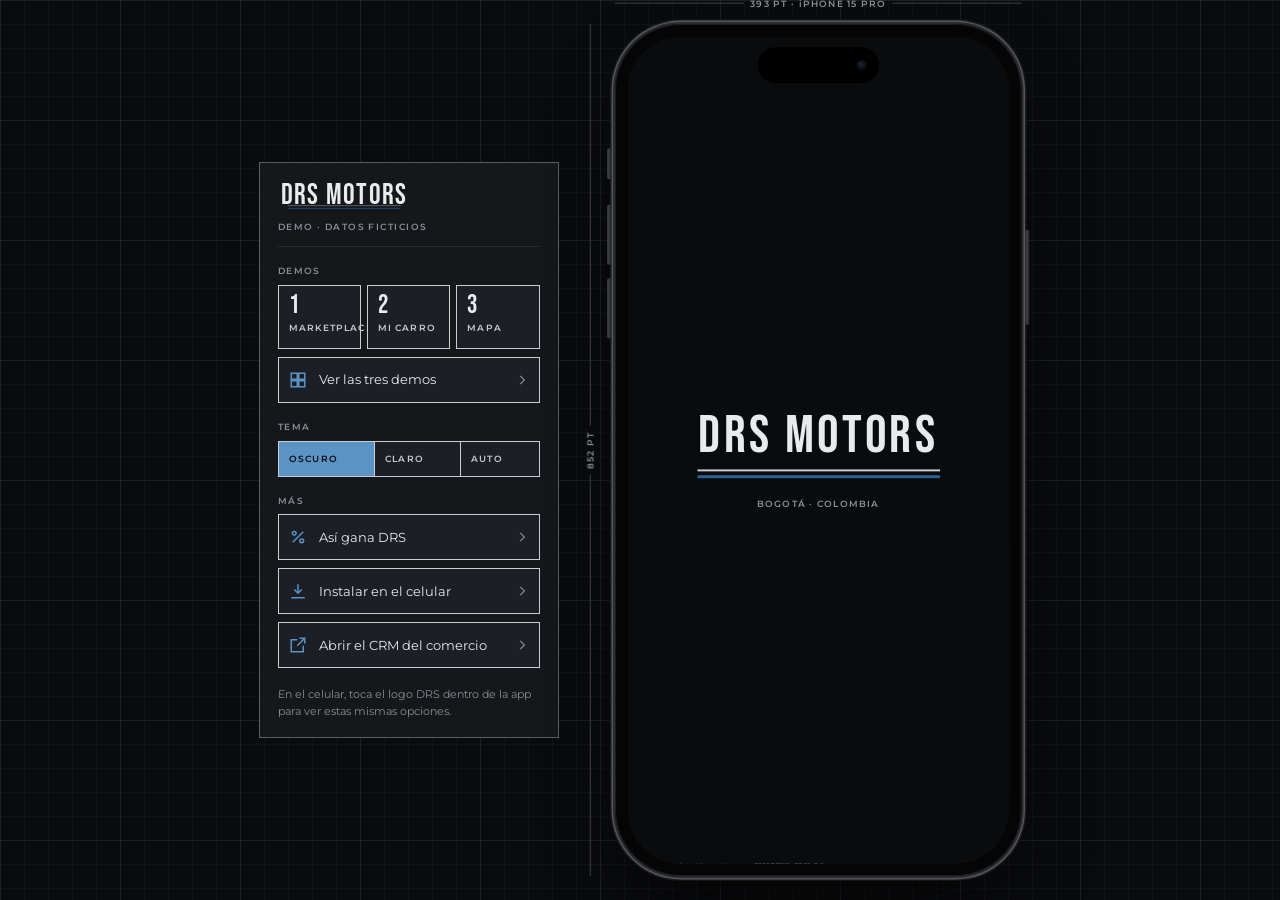
==== commit ccb9e9f0: "Contraste, barra para volver a las demos, botón +, mapa más grande, carrusel y animaciones nuevas de" ====
--- a/index.html
+++ b/index.html
@@ -14,21 +14,42 @@
 <link rel="manifest" href="manifest.webmanifest">
 <link rel="apple-touch-icon" href="iconos/icono-180.png">
 <link rel="icon" type="image/png" sizes="192x192" href="iconos/icono-192.png">
-<script src="js/tema.js"></script>
-<link rel="stylesheet" href="css/fuentes.css">
-<link rel="stylesheet" href="css/drs.tokens.css">
-<link rel="stylesheet" href="css/tema.css">
-<link rel="stylesheet" href="css/base.css">
-<link rel="stylesheet" href="css/app.css">
-<link rel="stylesheet" href="css/ios.css">
-<link rel="stylesheet" href="css/flujos.css">
-<link rel="stylesheet" href="css/mapa.css">
-<link rel="stylesheet" href="css/servicios.css">
-<link rel="stylesheet" href="css/lanzador.css">
-<link rel="stylesheet" href="css/v2.css">
-<link rel="stylesheet" href="css/v3.css">
-<link rel="stylesheet" href="css/escritorio.css">
-<link rel="stylesheet" href="css/movil.css">
+<script src="js/tema.js?v=dc007a37cb"></script>
+<script>
+/* Versión nueva publicada: cuando su service worker toma el control, la página se recarga una vez para
+   quedar entera en la versión nueva. Si ya llevaba un rato abierta, no se recarga sola: avisa abajo. */
+(function () {
+  if (!('serviceWorker' in navigator)) return;
+  var habia = !!navigator.serviceWorker.controller, hecho = false;
+  navigator.serviceWorker.addEventListener('controllerchange', function () {
+    if (!habia || hecho) return;
+    hecho = true;
+    if (performance.now() < 20000) { location.reload(); return; }
+    var a = document.getElementById('aviso-escenario');
+    if (!a) return;
+    a.innerHTML = '<b>Versión nueva</b><span>Toca aquí para verla.</span>';
+    a.style.pointerEvents = 'auto'; a.style.cursor = 'pointer';
+    a.classList.add('ver');
+    a.addEventListener('click', function () { location.reload(); });
+  });
+})();
+</script>
+<link rel="stylesheet" href="css/fuentes.css?v=480fc5308f">
+<link rel="stylesheet" href="css/drs.tokens.css?v=045d133d62">
+<link rel="stylesheet" href="css/tema.css?v=ecfed58884">
+<link rel="stylesheet" href="css/base.css?v=7f014d5ac7">
+<link rel="stylesheet" href="css/app.css?v=e049b5e008">
+<link rel="stylesheet" href="css/ios.css?v=9ae858a939">
+<link rel="stylesheet" href="css/flujos.css?v=35295a0d9c">
+<link rel="stylesheet" href="css/mapa.css?v=c5d58f9407">
+<link rel="stylesheet" href="css/servicios.css?v=9f4040d06a">
+<link rel="stylesheet" href="css/lanzador.css?v=5ae01362d8">
+<link rel="stylesheet" href="css/navegacion.css?v=bc97220a5c">
+<link rel="stylesheet" href="css/v2.css?v=6e6bcb8cc1">
+<link rel="stylesheet" href="css/v3.css?v=1fb132324f">
+<link rel="stylesheet" href="css/vehiculos.css?v=b1dcd13bfc">
+<link rel="stylesheet" href="css/escritorio.css?v=f517c835ea">
+<link rel="stylesheet" href="css/movil.css?v=f62d729e35">
 </head>
 <body class="pag-app">
 <div id="sprites" aria-hidden="true"></div>
@@ -50,6 +71,7 @@
           </span>
         </div>
         <div class="tel-franja" data-modo="noche" aria-hidden="true"></div>
+        <nav class="tel-demo" id="tel-demo" aria-label="Propuestas de la demo"></nav>
         <div class="tel-vista" id="tel-vista"></div>
         <nav class="nav oculta" id="tel-nav" aria-label="Navegación principal"></nav>
         <div class="tel-capa" id="tel-capa"></div>
@@ -61,40 +83,41 @@
 
 <div class="aviso-escenario" id="aviso-escenario" role="status" aria-live="polite"></div>
 
-<script src="js/marca.js"></script>
-<script src="js/iconos-app.js"></script>
-<script src="js/util.js"></script>
-<script src="js/reloj.js"></script>
-<script src="js/datos.js"></script>
-<script src="js/estado.js"></script>
-<script src="js/blueprint.js"></script>
-<script src="js/blueprint-mas.js"></script>
-<script src="js/mapa.js"></script>
-<script src="js/modelo.js"></script>
-<script src="js/comercio/datos-comercio.js"></script>
-<script src="js/app/tel.js"></script>
-<script src="js/app/ios.js"></script>
-<script src="js/app/pago.js"></script>
-<script src="js/usuario/comun.js"></script>
-<script src="js/usuario/inicio.js"></script>
-<script src="js/usuario/garaje.js"></script>
-<script src="js/usuario/reservas.js"></script>
-<script src="js/usuario/otras.js"></script>
-<script src="js/usuario/perfil.js"></script>
-<script src="js/usuario/beneficios.js"></script>
-<script src="js/usuario/soat.js"></script>
-<script src="js/usuario/explorar.js"></script>
-<script src="js/usuario/registro.js"></script>
-<script src="js/usuario/whatsapp.js"></script>
-<script src="js/usuario/informe.js"></script>
-<script src="js/usuario/catalogo.js"></script>
-<script src="js/usuario/tramites.js"></script>
-<script src="js/app/avisos.js"></script>
-<script src="js/variantes/v1.js"></script>
-<script src="js/variantes/v2.js"></script>
-<script src="js/variantes/v3.js"></script>
-<script src="js/app/lanzador.js"></script>
-<script src="js/app/demo-menu.js"></script>
-<script src="js/app/arranque.js"></script>
+<script src="js/marca.js?v=bba0e11dc3"></script>
+<script src="js/iconos-app.js?v=eedd592e22"></script>
+<script src="js/util.js?v=c4e1ff23bd"></script>
+<script src="js/reloj.js?v=61b7890076"></script>
+<script src="js/datos.js?v=83186d2438"></script>
+<script src="js/estado.js?v=15d0563b6c"></script>
+<script src="js/blueprint.js?v=7e7349c3d5"></script>
+<script src="js/blueprint-mas.js?v=a463832d4c"></script>
+<script src="js/vehiculos.js?v=68c2d3f716"></script>
+<script src="js/mapa.js?v=03e8b23d56"></script>
+<script src="js/modelo.js?v=68d977b2b4"></script>
+<script src="js/comercio/datos-comercio.js?v=00ec523feb"></script>
+<script src="js/app/tel.js?v=7ccba44973"></script>
+<script src="js/app/ios.js?v=4aa9074dd0"></script>
+<script src="js/app/pago.js?v=fb2dd21c1d"></script>
+<script src="js/usuario/comun.js?v=477b94034a"></script>
+<script src="js/usuario/inicio.js?v=8ba8d78418"></script>
+<script src="js/usuario/garaje.js?v=1adf109b5b"></script>
+<script src="js/usuario/reservas.js?v=304f691047"></script>
+<script src="js/usuario/otras.js?v=53ebe5cd30"></script>
+<script src="js/usuario/perfil.js?v=8606ec28be"></script>
+<script src="js/usuario/beneficios.js?v=d6292b414a"></script>
+<script src="js/usuario/soat.js?v=769ed16b40"></script>
+<script src="js/usuario/explorar.js?v=0e2d5de67a"></script>
+<script src="js/usuario/registro.js?v=4938846c6c"></script>
+<script src="js/usuario/whatsapp.js?v=32bfee0c78"></script>
+<script src="js/usuario/informe.js?v=912867f61b"></script>
+<script src="js/usuario/catalogo.js?v=265be7502a"></script>
+<script src="js/usuario/tramites.js?v=1e6ac344f7"></script>
+<script src="js/app/avisos.js?v=c77edf0a21"></script>
+<script src="js/variantes/v1.js?v=c712d59103"></script>
+<script src="js/variantes/v2.js?v=bd7777929e"></script>
+<script src="js/variantes/v3.js?v=a5449f06f8"></script>
+<script src="js/app/lanzador.js?v=cf19a91eac"></script>
+<script src="js/app/demo-menu.js?v=d97e3b54f0"></script>
+<script src="js/app/arranque.js?v=d526e83c64"></script>
 </body>
 </html>
--- a/css/tema.css
+++ b/css/tema.css
@@ -16,6 +16,20 @@
    Todo se declara también en [data-modo], porque una variable que usa otra se
    resuelve donde se declara: así un bloque en modo noche dentro de una página
    clara (el iPhone, la pantalla bloqueada) resuelve sus propios valores.
+
+   Contraste (ronda 4, pedido de Miguel: que se vea de un vistazo qué es tarjeta y
+   qué se toca). Tres niveles, de menos a más:
+     --linea                 estructura: filetes internos y rejillas (sin cambio)
+     --panel / --panel-borde tarjetas: un paso más claras que el fondo y con borde de
+                 Humo atenuado (2,96:1 sobre sup-1; el cambio de fondo solo no se veía)
+     --ctl-fondo / --ctl-borde  lo que se toca sin ser el botón principal: botones
+                 secundarios, filtros, selectores. Borde Plata en noche (12:1),
+                 Grafito oscuro en documento
+     --campo-borde           campos de texto: Humo (6:1 noche · 5,38:1 documento)
+     --btn2-fondo / --btn2-txt  botón lleno invertido (Platino en noche, Negro Carbón
+                 en documento). Para pantallas sin Azul Acero y para lo seleccionado;
+                 donde ya hay un botón Azul Acero, lo secundario va con borde, no lleno,
+                 para que el azul siga siendo el único énfasis (09 §8.5.2).
 ============================================================================= */
 
 :root,[data-modo="noche"]{
@@ -25,6 +39,14 @@
   --sel-txt: var(--sup-1);
   --velo: color-mix(in srgb, var(--sup-1) 72%, transparent);
   --sombra: color-mix(in srgb, var(--sup-1) 60%, black);
+  --panel: var(--sup-3);
+  --panel-borde: color-mix(in srgb, var(--txt-3) 55%, var(--sup-3));
+  --panel-linea: var(--n-4);
+  --ctl-fondo: var(--sup-3);
+  --ctl-borde: var(--txt-2);
+  --campo-borde: var(--txt-3);
+  --btn2-fondo: var(--txt-1);
+  --btn2-txt: var(--sup-1);
   color-scheme: dark;
 }
 [data-modo="documento"]{
@@ -34,6 +56,14 @@
   --sel-txt: var(--sup-1);
   --velo: color-mix(in srgb, var(--txt-1) 34%, transparent);
   --sombra: color-mix(in srgb, var(--txt-1) 22%, transparent);
+  --panel: var(--sup-2);
+  --panel-borde: color-mix(in srgb, var(--txt-3) 45%, var(--sup-2));
+  --panel-linea: var(--n-4);
+  --ctl-fondo: var(--sup-1);
+  --ctl-borde: var(--txt-2);
+  --campo-borde: var(--txt-3);
+  --btn2-fondo: var(--txt-1);
+  --btn2-txt: var(--sup-1);
   color-scheme: light;
 }
 
--- a/css/base.css
+++ b/css/base.css
@@ -7,6 +7,8 @@
 
 :root{
   --u: 1px;
+  --fs-6 : calc(var(--t-6)   * var(--u));
+  --fs-7_5: calc(var(--t-7_5) * var(--u));
   --fs-9 : calc(var(--t-9)  * var(--u));
   --fs-11: calc(var(--t-11) * var(--u));
   --fs-13: calc(var(--t-13) * var(--u));
@@ -49,8 +51,16 @@
 h1,h2,h3,h4,p,dl,dd,figure{margin:0}
 button{font:inherit;color:inherit;background:none;border:0;padding:0;margin:0;cursor:pointer;border-radius:var(--radio);text-align:inherit;touch-action:manipulation}
 input,textarea,select{font:inherit;color:inherit;border-radius:var(--radio)}
+/* iOS acerca la página al enfocar un campo con letra de menos de 16 px: en el celular y en
+   pantallas táctiles ningún campo baja de 16. Los que ya son más grandes (placas en Bebas)
+   ganan por especificidad y no se achican. */
+@media (max-width: 759px), (pointer: coarse){
+  input,textarea,select{font-size:var(--fs-16)}
+}
 a{color:var(--acc-txt)}
 :focus-visible{outline:2px solid var(--acc-txt);outline-offset:2px}
+/* Foco puesto por código en un contenedor o un título (hojas, pantallas): no es un control */
+.pantalla:focus,.hoja:focus,.hoja :is(h1,h2,h3):focus{outline:none}
 .ico{width:24px;height:24px;fill:none;stroke:currentColor;stroke-width:calc(var(--trazo-medio) * 1px);stroke-linecap:var(--cap);stroke-linejoin:var(--join);flex:none;display:block}
 .ico.s16{width:16px;height:16px}
 .ico.s20{width:20px;height:20px}
@@ -58,8 +68,26 @@
 .oculto{position:absolute!important;width:1px;height:1px;overflow:hidden;clip:rect(0 0 0 0);white-space:nowrap}
 
 @media (prefers-reduced-motion: reduce){
-  *,*::before,*::after{animation-duration:1ms!important;animation-iteration-count:1!important;transition-duration:1ms!important}
+  *,*::before,*::after{
+    animation-duration:1ms!important;animation-iteration-count:1!important;animation-delay:0s!important;
+    transition-duration:1ms!important;transition-delay:0s!important;scroll-behavior:auto!important;
+  }
 }
+
+/* ---------------- área de toque de 44 × 44 sin cambiar el dibujo ----------------
+   El control conserva su tamaño visible; un ::after transparente, centrado, amplía el área
+   que recibe el toque: cada lado se corre min(0, 50 % − 22 px), así que un control que ya
+   mide 44 o más no crece. Solo botones y enlaces (un <span> con la misma clase no se amplía:
+   taparía lo que tiene al lado) y solo clases cuyo ::after está libre; .inter usa ::before.
+   :where() no suma especificidad: si el control ya tiene su propia posición, se respeta.
+   Los que se apilan sin espacio entre ellos (menú de avisos, zoom del mapa) miden 44 de verdad. */
+:where(button, a[href]):where(.enlace,.avatar,.placa,.pts,.ficha,.cab-atras,.cab-btn,.cab-logo,.hoja-cerrar,.btn-chico,
+  .exp-chip,.exp-btn,.res-hora,.res-dia,.ctl,.menu-item,.pl-item,.pv-hora),
+:where(:where(.seg,.exp-zoom,.tema-sel,.pv-seg,.pv-dias) > button){position:relative}
+:where(button, a[href]):where(.enlace,.avatar,.placa,.pts,.ficha,.cab-atras,.cab-btn,.cab-logo,.hoja-cerrar,.btn-chico,
+  .exp-chip,.exp-btn,.res-hora,.res-dia,.ctl,.menu-item,.pl-item,.pv-hora)::after,
+:where(:where(.seg,.exp-zoom,.tema-sel,.pv-seg,.pv-dias) > button)::after,
+:where(button.inter)::before{content:"";position:absolute;inset:min(0px, calc(50% - 22px))}
 
 /* Lockups: el tema muestra la pieza aprobada que toca (oscura sobre noche, clara sobre documento) */
 .logo-dual{display:block;width:100%;height:100%}
@@ -73,36 +101,36 @@
 /* ---------------- controles del presentador (fuera de la app) ---------------- */
 .ctl{
   display:flex;align-items:center;gap:7px;padding:8px 11px;min-height:34px;
-  border:1px solid var(--linea);
-  font:600 var(--fs-9)/1 var(--f-label);letter-spacing:.16em;text-transform:uppercase;color:var(--txt-2);
+  border:1px solid var(--ctl-borde);background:var(--ctl-fondo);
+  font:600 var(--fs-9)/1 var(--f-label);letter-spacing:.16em;text-transform:uppercase;color:var(--txt-1);
 }
 .ctl .ico{width:14px;height:14px}
 .ctl[aria-pressed="true"]{color:var(--txt-1);border-color:var(--acc-graf)}
-@media (hover:hover){ .ctl:hover{color:var(--txt-1);border-color:var(--n-4)} }
+@media (hover:hover){ .ctl:hover{color:var(--txt-1);border-color:var(--txt-1)} }
 
 /* Selector de tema: tres opciones en línea */
-.tema-sel{display:inline-grid;grid-auto-flow:column;border:1px solid var(--linea)}
+.tema-sel{display:inline-grid;grid-auto-flow:column;border:1px solid var(--ctl-borde);background:var(--ctl-fondo)}
 .tema-sel button{
   display:flex;align-items:center;gap:6px;padding:8px 10px;min-height:34px;
-  font:600 var(--fs-9)/1 var(--f-label);letter-spacing:.14em;text-transform:uppercase;color:var(--txt-3);
+  font:600 var(--fs-9)/1 var(--f-label);letter-spacing:.14em;text-transform:uppercase;color:var(--txt-2);
 }
-.tema-sel button + button{border-left:1px solid var(--linea)}
+.tema-sel button + button{border-left:1px solid var(--ctl-borde)}
 .tema-sel button .ico{width:14px;height:14px}
 .tema-sel button[aria-pressed="true"]{background:var(--sel-fondo);color:var(--sel-txt)}
 
 /* ---------------- menús flotantes (notificaciones, modelo de negocio) ---------------- */
 .menu-avisos{
   position:fixed;top:64px;right:24px;z-index:60;width:min(380px, calc(100vw - 32px));max-height:calc(100dvh - 90px);overflow:auto;
-  padding:14px 16px 16px;background:var(--sup-2);border:1px solid var(--n-4);box-shadow:0 30px 70px -20px rgb(0 0 0 / .55);
+  padding:14px 16px 16px;background:var(--sup-2);border:1px solid var(--n-4);box-shadow:0 30px 70px -20px var(--sombra);
   opacity:0;transform:translateY(-8px);pointer-events:none;transition:opacity .18s var(--ease), transform .18s var(--ease);
   scrollbar-width:thin;
 }
 .menu-avisos.ver{opacity:1;transform:none;pointer-events:auto}
 .menu-cab{display:flex;justify-content:space-between;gap:12px;margin-bottom:12px}
-.menu-fila{display:flex;align-items:center;justify-content:space-between;gap:14px;padding:12px;border:1px solid var(--linea);background:var(--sup-3);margin-bottom:14px}
+.menu-fila{display:flex;align-items:center;justify-content:space-between;gap:14px;padding:12px;border:1px solid var(--panel-borde);background:var(--panel);margin-bottom:14px}
 .menu-grupo{margin-bottom:12px}
 .menu-grupo .cap{margin-bottom:6px}
-.menu-item{display:grid;grid-template-columns:18px 1fr auto;gap:10px;align-items:center;width:100%;min-height:40px;padding:9px 8px;border-bottom:1px solid var(--linea);font-size:var(--fs-13);color:var(--txt-1);text-align:left}
+.menu-item{display:grid;grid-template-columns:18px 1fr auto;gap:10px;align-items:center;width:100%;min-height:44px;padding:9px 8px;border-bottom:1px solid var(--linea);font-size:var(--fs-13);color:var(--txt-1);text-align:left}
 .menu-item .ico{width:18px;height:18px;color:var(--acc-graf)}
 .menu-item .chip{height:18px;font-size:var(--fs-9)}
 @media (hover:hover){ .menu-item:hover{background:var(--sup-3)} }
@@ -114,11 +142,11 @@
 .modelo-fila{display:grid;grid-template-columns:1fr auto;gap:14px;align-items:center;padding:11px 0;border-bottom:1px solid var(--linea)}
 .modelo-fila b{display:block;font-weight:600}
 .modelo-fila .t11{display:block;margin-top:2px}
-.modelo-fases{list-style:none;margin:0;padding:0;display:grid;grid-template-columns:repeat(2,1fr);gap:6px}
-.modelo-fases li{display:flex;flex-direction:column;gap:6px;padding:10px;border:1px solid var(--linea);background:var(--sup-3)}
+.modelo-fases{list-style:none;margin:0;padding:0;display:grid;grid-template-columns:repeat(2,minmax(0,1fr));gap:6px}
+.modelo-fases li{display:flex;flex-direction:column;gap:6px;padding:10px;border:1px solid var(--panel-borde);background:var(--panel)}
 .modelo-fases b.d{color:var(--acc-txt)}
 .modelo-fases .t11{display:block;margin-top:2px}
-@media (min-width: 560px){ .modelo-fases{grid-template-columns:repeat(4,1fr)} }
+@media (min-width: 560px){ .modelo-fases{grid-template-columns:repeat(4,minmax(0,1fr))} }
 
 /* ---------------- aviso de la demo (lo que dice la demo, no la app) ---------------- */
 .aviso-escenario{
--- a/css/app.css
+++ b/css/app.css
@@ -10,6 +10,7 @@
   background:var(--sup-1);color:var(--txt-2);
   font-size:var(--fs-13);line-height:1.5;
   isolation:isolate;
+  --teclado:0px;          /* lo que tapa el teclado del celular; lo mide js/app/arranque.js */
 }
 
 /* ------------------------------------------------------------ barra de estado */
@@ -32,6 +33,9 @@
   scrollbar-width:none;overscroll-behavior:contain;
   transition:transform .26s var(--ease), opacity .26s var(--ease);
 }
+/* Con el teclado abierto, un espacio del alto del teclado al final: todo se puede subir por encima
+   de él. Va como ::after y no como padding, porque el padding también correría el .pie-cta pegajoso */
+.pantalla::after{content:"";display:block;height:var(--teclado, 0px)}
 .pantalla::-webkit-scrollbar{display:none}
 .pantalla.entra{transform:translateX(100%)}
 .pantalla.debajo{transform:translateX(-24%);opacity:.35;pointer-events:none}
@@ -69,7 +73,7 @@
 @keyframes late{0%{transform:scale(.4)}60%{transform:scale(1.25)}100%{transform:scale(1)}}
 .avatar{
   display:grid;place-items:center;width:32px;height:32px;
-  background:var(--sup-3);border:1px solid var(--linea);color:var(--txt-1);
+  background:var(--ctl-fondo);border:1px solid var(--ctl-borde);color:var(--txt-1);
   font:400 var(--fs-16)/1 var(--f-display);letter-spacing:.06em;padding-top:2px;
 }
 .cab-det{gap:6px}
@@ -104,15 +108,17 @@
 .bloque-cab{display:flex;align-items:flex-end;justify-content:space-between;gap:12px;margin-bottom:14px}
 .bloque-cab .t13{margin-top:6px;color:var(--txt-3)}
 .enlace{
-  display:inline-flex;align-items:center;gap:4px;white-space:nowrap;
-  font:700 var(--fs-11)/1 var(--f-label);letter-spacing:.16em;text-transform:uppercase;color:var(--acc-txt);
-}
+  display:inline-flex;align-items:center;gap:4px;text-align:left;
+  font:700 var(--fs-11)/1.1 var(--f-label);letter-spacing:.16em;text-transform:uppercase;color:var(--acc-txt);
+}                                               /* un enlace largo baja de línea en vez de salirse (360 px) */
 .enlace .ico{width:14px;height:14px}
+.bloque-cab>.enlace::after{top:calc(50% - 25px);bottom:calc(50% - 19px)}   /* el área de toque no pisa la tarjeta de abajo */
 
 /* ------------------------------------------------------------ superficies */
-.tarjeta{background:var(--sup-2);border:1px solid var(--linea)}
+.tarjeta{background:var(--panel);border:1px solid var(--panel-borde)}
 .tarjeta-pad{padding:15px}
 .sep{height:1px;background:var(--linea);margin:14px 0}
+.tarjeta .sep{background:var(--panel-linea)}
 
 /* ------------------------------------------------------------ botones */
 .btn{
@@ -129,8 +135,10 @@
 .btn-luz:hover{filter:brightness(1.08)}
 .btn-borde{border:1px solid var(--acc-graf);color:var(--acc-txt)}
 .btn-borde:hover{background:color-mix(in srgb, var(--acc-graf) 12%, transparent)}
-.btn-fantasma{border:1px solid var(--n-4);color:var(--txt-1)}
-.btn-fantasma:hover{border-color:var(--txt-3)}
+.btn-fantasma{background:var(--ctl-fondo);border:1px solid var(--ctl-borde);color:var(--txt-1)}
+.btn-fantasma:hover{border-color:var(--txt-1)}
+.btn-lleno{background:var(--btn2-fondo);color:var(--btn2-txt)}                /* sin Azul Acero en la pantalla */
+.btn-lleno:hover{filter:brightness(1.08)}
 .btn-chico{min-height:40px;width:auto;padding:0 14px}
 .btn[disabled]{background:var(--sup-3);color:var(--txt-3);border-color:var(--sup-3);cursor:not-allowed;filter:none}
 
@@ -153,7 +161,7 @@
 .saludo .ceja{margin-bottom:8px}
 .saludo-fila{display:flex;align-items:center;justify-content:space-between;gap:10px}
 .pts{
-  display:flex;align-items:center;gap:6px;height:32px;padding:0 10px;border:1px solid var(--linea);
+  display:flex;align-items:center;gap:6px;height:32px;padding:0 10px;border:1px solid var(--ctl-borde);background:var(--ctl-fondo);
   font:700 var(--fs-11)/1 var(--f-label);letter-spacing:.14em;color:var(--txt-1);white-space:nowrap;
 }
 .pts b{font:400 var(--fs-20)/1 var(--f-display);letter-spacing:.04em;padding-top:2px}
@@ -163,7 +171,7 @@
 .en-curso{
   display:grid;grid-template-columns:auto 1fr auto;align-items:center;gap:12px;width:100%;
   margin-top:18px;padding:12px 12px 12px 14px;
-  background:var(--sup-2);border:1px solid var(--linea);border-left:3px solid var(--acc-graf);
+  background:var(--panel);border:1px solid var(--panel-borde);border-left:3px solid var(--acc-graf);
 }
 .en-curso.listo{border-left-color:var(--pos)}
 .en-curso .ceja{color:var(--acc-txt);letter-spacing:.22em}
@@ -185,40 +193,20 @@
     linear-gradient(90deg, color-mix(in srgb, var(--linea) 70%, transparent) 1px, transparent 1px) 0 0/20px 20px;
 }
 .veh-plano svg{display:block;width:100%;height:auto}
-.veh-pie{display:flex;align-items:flex-end;justify-content:space-between;gap:12px;padding:12px 15px 15px;border-top:1px solid var(--linea)}
+.veh-pie{display:flex;align-items:flex-end;justify-content:space-between;gap:12px;padding:12px 15px 15px;border-top:1px solid var(--panel-linea)}
 .veh-pie .t13{color:var(--txt-3);margin-top:6px}
 .veh-km{text-align:right;flex:none}
 .veh-km .enlace{margin-top:8px}
 
-/* ------------------------------------------------------------ blueprint */
-.bp{overflow:visible;fill:none;stroke-linecap:butt;stroke-linejoin:miter}
-.bp .bp-t{stroke:var(--txt-1)}
-.bp .bp-a{stroke:var(--acc-graf)}
-.bp .bp-x{stroke:var(--txt-3)}
-.bp .bp-n{stroke:var(--n-4)}
-.bp .bp-haz{fill:var(--acc-2);fill-opacity:.12;stroke:none}
-.bp text{font-family:var(--f-label);font-weight:600;fill:var(--txt-3);stroke:none;letter-spacing:.14em}
-.bp .bp-tx1{fill:var(--txt-1)}
-.bp .bp-txa{fill:var(--acc-2)}
-.bp-dibuja .bp-t,.bp-dibuja .bp-a,.bp-dibuja .bp-x,.bp-dibuja .bp-n{
-  stroke-dasharray:1 1;stroke-dashoffset:1;
-  animation:bp-trazo .65s cubic-bezier(.55,.05,.25,1) forwards;
-  animation-delay:calc(var(--i, 0) * 24ms + var(--d0, 0ms));
-}
-.bp-dibuja .bp-haz,.bp-dibuja text,.bp-dibuja .bp-fade{opacity:0;animation:bp-aparece .35s var(--ease) forwards;animation-delay:calc(var(--d0, 0ms) + 520ms)}
-@keyframes bp-trazo{to{stroke-dashoffset:0}}
-@keyframes bp-aparece{to{opacity:1}}
-.bp-rueda{transform-box:fill-box;transform-origin:center}
-.bp-dibuja .bp-rueda{animation:bp-gira .9s cubic-bezier(.3,.6,.2,1) both;animation-delay:calc(var(--d0, 0ms) + 200ms)}
-@keyframes bp-gira{from{transform:rotate(-200deg)}to{transform:rotate(0)}}
-.escaneo{position:absolute;top:0;bottom:0;left:0;width:2px;background:var(--acc-graf);box-shadow:0 0 18px 4px color-mix(in srgb, var(--acc-graf) 45%, transparent);animation:escanea 1.3s var(--ease) infinite alternate}
-@keyframes escanea{from{left:4%}to{left:96%}}
+/* Los dibujos blueprint (.bp) y su animación viven en css/vehiculos.css */
 
 /* ------------------------------------------------------------ al día: tacómetros */
-.rejilla-2{display:grid;grid-template-columns:1fr 1fr;gap:8px}
-.tile{display:flex;flex-direction:column;align-items:flex-start;gap:0;padding:12px 12px 13px;text-align:left;min-height:168px}
-.tile:hover{border-color:var(--n-4)}
-.tile-top{display:flex;align-items:flex-start;justify-content:space-between;width:100%;margin-bottom:8px}
+.rejilla-2{display:grid;grid-template-columns:repeat(2,minmax(0,1fr));gap:8px}
+.tile{display:flex;flex-direction:column;align-items:flex-start;gap:0;padding:12px 12px 13px;text-align:left;min-height:168px;min-width:0;container-type:inline-size}
+@media (hover:hover){ .tile:hover{border-color:var(--ctl-borde)} }
+.tile-top{display:flex;flex-wrap:wrap;align-items:flex-start;justify-content:space-between;gap:6px 0;width:100%;margin-bottom:8px}
+/* Si el chip más largo («Por vencer», 108 px) no cabe junto al tacómetro (56 px), va debajo en las cuatro tarjetas y no solo en la que no cabe: hasta 390 px de ancho */
+@container (max-width: 163px){ .tile-top{flex-direction:column} }
 .tile .etq{color:var(--txt-3);letter-spacing:.2em;font-size:var(--fs-9);margin-top:auto}
 .tile .d-34{margin-top:6px}
 .tile .t11{margin-top:4px}
@@ -238,15 +226,21 @@
 .pyp-estado{display:flex;align-items:center;gap:10px;margin:12px 0 8px}
 .pyp-glifo{display:grid;place-items:center;width:34px;height:34px;flex:none;border:1px solid currentColor}
 .pyp-glifo .ico{width:18px;height:18px;stroke-width:2.5px}
-.semana{display:grid;grid-template-columns:repeat(7,1fr);gap:3px;margin:14px 0}
+.semana{display:grid;grid-template-columns:repeat(7,minmax(0,1fr));gap:3px;margin:14px 0}
 .dia{
   position:relative;display:flex;flex-direction:column;align-items:center;gap:3px;padding:6px 0 7px;
-  border:1px solid var(--linea);color:var(--txt-2);
+  border:1px solid var(--panel-linea);color:var(--txt-2);
 }
 .dia .cap{font-size:var(--fs-9);letter-spacing:.1em}
 .dia .d-20{color:inherit}
-.dia.restringido{color:var(--neg);border-color:color-mix(in srgb, var(--neg) 55%, var(--linea))}
-.dia.restringido::after{content:"";position:absolute;left:0;right:0;top:-1px;height:3px;background:var(--neg)}
+/* Día sin carro: el color nunca va solo (09 §8.5). Barra roja arriba y el mismo ✕ del calendario del mes */
+.dia.restringido{color:var(--neg);border-color:color-mix(in srgb, var(--neg) 55%, var(--linea));border-top:3px solid var(--neg);padding-top:4px}
+.dia.restringido::after{
+  content:"";position:absolute;top:3px;right:3px;width:9px;height:9px;
+  background:
+    linear-gradient(45deg, transparent calc(50% - 1px), currentColor calc(50% - 1px) calc(50% + 1px), transparent calc(50% + 1px)),
+    linear-gradient(-45deg, transparent calc(50% - 1px), currentColor calc(50% - 1px) calc(50% + 1px), transparent calc(50% + 1px));
+}
 .dia.libre{color:var(--txt-3)}
 .dia.hoy{outline:1px solid var(--txt-1);outline-offset:-1px}
 .fuente{margin-top:12px;font-size:var(--fs-9);letter-spacing:.06em;color:var(--txt-3)}
@@ -257,14 +251,14 @@
 .riel>*{scroll-snap-align:start;flex:none}
 .rec{width:262px;display:flex;flex-direction:column;gap:12px;padding:15px;text-align:left}
 .rec-top{display:flex;align-items:center;gap:10px}
-.rec-ico{display:grid;place-items:center;width:36px;height:36px;border:1px solid var(--linea);color:var(--txt-1)}
+.rec-ico{display:grid;place-items:center;width:36px;height:36px;border:1px solid var(--panel-linea);color:var(--txt-1)}
 .rec-ico .ico{width:20px;height:20px}
 .rec .t13{color:var(--txt-1);min-height:3em}
 .serv{position:relative;width:112px;height:104px;display:flex;flex-direction:column;justify-content:space-between;padding:12px 10px;text-align:left}
 .serv .ico{width:26px;height:26px;color:var(--txt-1)}
 .serv .cap{color:var(--txt-2);letter-spacing:.08em;line-height:1.25}
-.serv .chip{position:absolute;top:-1px;right:-1px;height:18px;padding:0 5px;font-size:8px}
-.serv:hover{border-color:var(--n-4)}
+.serv .chip{position:absolute;top:-1px;right:-1px;height:18px;padding:0 5px;font-size:var(--fs-9)}
+.serv:hover{border-color:var(--ctl-borde)}
 .promo{width:250px;text-align:left}
 .promo-plano{position:relative;height:132px;border-bottom:1px solid var(--linea);background:
     linear-gradient(color-mix(in srgb, var(--linea) 60%, transparent) 1px, transparent 1px) 0 0/16px 16px,
@@ -282,7 +276,7 @@
 /* ------------------------------------------------------------ beneficios */
 .benef{padding:15px}
 .benef-num{display:flex;align-items:baseline;gap:8px;margin:10px 0 14px}
-.meta-seg{display:grid;grid-template-columns:repeat(5,1fr);gap:4px;margin:10px 0 8px}
+.meta-seg{display:grid;grid-template-columns:repeat(5,minmax(0,1fr));gap:4px;margin:10px 0 8px}
 .meta-seg i{height:8px;border:1px solid var(--n-4)}
 .meta-seg i.ok{background:var(--acc-graf);border-color:var(--acc-graf)}
 .meta-seg i.ultimo{border-color:var(--acc-graf);border-style:dashed}
@@ -294,7 +288,7 @@
   transition:transform .28s var(--ease), opacity .2s;
 }
 .nav.oculta{transform:translateY(120px);opacity:0;pointer-events:none}
-.nav-barra{flex:1;display:grid;grid-template-columns:repeat(4,1fr);background:color-mix(in srgb, var(--sup-2) 94%, transparent);border:1px solid var(--linea);backdrop-filter:blur(8px)}
+.nav-barra{flex:1;display:grid;grid-template-columns:repeat(4,1fr);background:color-mix(in srgb, var(--panel) 96%, transparent);border:1px solid var(--panel-borde);backdrop-filter:blur(8px)}
 .nav-tab{
   position:relative;display:flex;flex-direction:column;align-items:center;justify-content:center;gap:5px;
   color:var(--txt-3);font:600 var(--fs-9)/1 var(--f-label);letter-spacing:.1em;text-transform:uppercase;
@@ -312,13 +306,13 @@
 
 /* ------------------------------------------------------------ capas: hoja, velo, aviso */
 .tel-capa{position:absolute;inset:0;z-index:35;pointer-events:none}
-.velo{position:absolute;inset:0;background:color-mix(in srgb, var(--sup-1) 72%, transparent);opacity:0;transition:opacity .22s;pointer-events:auto}
+.velo{position:absolute;inset:0;background:var(--velo);opacity:0;transition:opacity .22s;pointer-events:auto}
 .velo.ver{opacity:1}
 .hoja{
-  position:absolute;left:0;right:0;bottom:0;max-height:88%;overflow:auto;
-  padding:10px 15px 40px;background:var(--sup-2);border-top:1px solid var(--n-4);
+  position:absolute;left:0;right:0;bottom:var(--teclado, 0px);max-height:calc((100% - var(--teclado, 0px)) * .88);overflow:auto;
+  padding:10px 15px max(16px, calc(40px - var(--teclado, 0px)));background:var(--sup-2);border-top:1px solid var(--panel-borde);
   transform:translateY(100%);transition:transform .3s var(--ease);pointer-events:auto;
-}
+}                                   /* con el teclado abierto la hoja sube y se acorta: su botón queda a la vista */
 .hoja.ver{transform:none}
 .hoja-asa{width:36px;height:4px;background:var(--n-4);margin:0 auto 14px}
 .hoja-cab{display:flex;align-items:flex-start;justify-content:space-between;gap:10px;margin-bottom:16px}
@@ -326,26 +320,26 @@
 .hoja-cerrar .ico{width:18px;height:18px}
 .opcion{
   display:grid;grid-template-columns:auto 1fr auto;align-items:center;gap:12px;width:100%;
-  padding:14px 12px;border:1px solid var(--linea);background:var(--sup-3);margin-bottom:6px;text-align:left;
+  padding:14px 12px;border:1px solid var(--panel-borde);background:var(--sup-3);margin-bottom:6px;text-align:left;
 }
 .opcion[aria-checked="true"]{border-color:var(--acc-graf)}
 .opcion .ico{color:var(--txt-1)}
-.radio{width:18px;height:18px;border:1px solid var(--n-4);display:grid;place-items:center}
+.radio{width:18px;height:18px;border:1px solid var(--txt-3);display:grid;place-items:center}
 .opcion[aria-checked="true"] .radio{border-color:var(--acc-graf)}
 .opcion[aria-checked="true"] .radio::after{content:"";width:10px;height:10px;background:var(--acc-graf)}
 .campo{display:flex;flex-direction:column;gap:8px;margin-bottom:14px}
 .campo input,.campo textarea{
-  width:100%;height:52px;padding:0 14px;background:var(--sup-3);border:1px solid var(--n-4);
+  width:100%;height:52px;padding:0 14px;background:var(--sup-3);border:1px solid var(--campo-borde);
   font-size:var(--fs-16);color:var(--txt-1);
 }
-.campo textarea{height:84px;padding:12px 14px;resize:none;font-size:var(--fs-13)}
-.campo input:focus,.campo textarea:focus{outline:none;border-color:var(--acc-graf)}
+.campo textarea{height:84px;padding:12px 14px;resize:none;font-size:var(--fs-16)}
+.campo input:focus,.campo textarea:focus{outline:2px solid var(--acc-txt);outline-offset:-1px;border-color:var(--acc-graf)}
 .campo .d-34{background:transparent}
 
 .aviso{
   position:absolute;left:8px;right:8px;top:6px;z-index:36;
   display:grid;grid-template-columns:38px 1fr auto;gap:10px;align-items:start;
-  padding:11px 12px;background:var(--sup-3);border:1px solid var(--n-4);
+  padding:11px 12px;background:var(--sup-3);border:1px solid var(--panel-borde);
   box-shadow:0 18px 40px -18px var(--sombra);
   transform:translateY(-140%);transition:transform .38s var(--ease);pointer-events:auto;text-align:left;width:auto;
 }
@@ -359,7 +353,7 @@
 .tostada{
   position:absolute;left:15px;right:15px;bottom:100px;z-index:36;
   display:flex;align-items:center;gap:10px;padding:12px 14px;
-  background:var(--sup-3);border:1px solid var(--n-4);color:var(--txt-1);font-size:var(--fs-13);
+  background:var(--sup-3);border:1px solid var(--panel-borde);color:var(--txt-1);font-size:var(--fs-13);
   transform:translateY(20px);opacity:0;transition:all .25s var(--ease);
 }
 .tostada.ver{transform:none;opacity:1}
@@ -371,7 +365,7 @@
   display:grid;grid-template-columns:auto 1fr auto;align-items:center;gap:12px;width:100%;
   padding:14px 0;border-bottom:1px solid var(--linea);text-align:left;
 }
-.fila-ico{display:grid;place-items:center;width:38px;height:38px;background:var(--sup-2);border:1px solid var(--linea);color:var(--txt-1)}
+.fila-ico{display:grid;place-items:center;width:38px;height:38px;background:var(--panel);border:1px solid var(--panel-borde);color:var(--txt-1)}
 .fila-ico .ico{width:20px;height:20px}
 .fila .t13{color:var(--txt-1)}
 .fila .t11{margin-top:2px}
@@ -381,30 +375,30 @@
 .datos dd{margin:0;text-align:right;color:var(--txt-1);font-size:var(--fs-13)}
 
 /* Segmentado */
-.seg{display:grid;grid-auto-flow:column;grid-auto-columns:1fr;border:1px solid var(--linea);margin-bottom:18px}
+.seg{display:grid;grid-auto-flow:column;grid-auto-columns:1fr;border:1px solid var(--ctl-borde);background:var(--ctl-fondo);margin-bottom:18px}
 .seg button{
-  height:40px;text-align:center;font:700 var(--fs-9)/1 var(--f-label);letter-spacing:.14em;text-transform:uppercase;color:var(--txt-3);
-  border-right:1px solid var(--linea);
+  height:40px;text-align:center;font:700 var(--fs-9)/1 var(--f-label);letter-spacing:.14em;text-transform:uppercase;color:var(--txt-2);
+  border-right:1px solid var(--ctl-borde);
 }
 .seg button:last-child{border-right:0}
-.seg button[aria-selected="true"]{background:var(--sup-2);color:var(--txt-1);box-shadow:inset 0 -2px 0 var(--acc-graf)}
+.seg button[aria-selected="true"]{background:var(--btn2-fondo);color:var(--btn2-txt)}
 
 /* Barra de vigencia */
 .prog{height:6px;background:var(--linea);position:relative;overflow:hidden}
 .prog i{position:absolute;left:0;top:0;bottom:0;width:var(--p);background:currentColor;transition:width .9s var(--ease)}
 
 /* Interruptor cuadrado */
-.inter{position:relative;width:44px;height:24px;border:1px solid var(--n-4);background:var(--sup-3);flex:none;transition:background .15s,border-color .15s}
+.inter{position:relative;width:44px;height:24px;border:1px solid var(--ctl-borde);background:var(--ctl-fondo);flex:none;transition:background .15s,border-color .15s}
 .inter::after{content:"";position:absolute;top:3px;left:3px;width:16px;height:16px;background:var(--txt-3);transition:transform .18s var(--ease),background .15s}
 .inter[aria-checked="true"]{background:color-mix(in srgb, var(--acc-graf) 22%, var(--sup-3));border-color:var(--acc-graf)}
 .inter[aria-checked="true"]::after{transform:translateX(20px);background:var(--acc-graf)}
 
 /* Cajetín: la ficha técnica como rótulo de plano */
-.cajetin{display:grid;grid-template-columns:1fr 1fr;border:1px solid var(--n-4);background:var(--sup-1)}
+.cajetin{display:grid;grid-template-columns:repeat(2,minmax(0,1fr));border:1px solid var(--n-4);background:var(--sup-1)}
 .cajetin div{padding:9px 10px;border-right:1px solid var(--linea);border-bottom:1px solid var(--linea)}
 .cajetin div:nth-child(2n){border-right:0}
 .cajetin div:nth-last-child(-n+2){border-bottom:0}
-.cajetin .cap{display:block;margin-bottom:4px;font-size:8px}
+.cajetin .cap{display:block;margin-bottom:4px;font-size:var(--fs-9)}
 .cajetin b{font:600 var(--fs-13)/1.2 var(--f-body);color:var(--txt-1)}
 .cajetin .ancho{grid-column:1 / -1;border-right:0}
 
@@ -434,22 +428,28 @@
 .est time{font-size:var(--fs-11);color:var(--txt-3)}
 
 .qr-caja{display:grid;grid-template-columns:auto 1fr;gap:16px;align-items:center;padding:15px}
+/* Un QR se lee oscuro sobre claro en los dos modos: Negro Carbón sobre Platino, con su margen */
 .qr{width:112px;height:112px;background:var(--txt-1);padding:7px}
 .qr svg{display:block;width:100%;height:100%}
+.qr svg path{fill:var(--sup-1)}
+[data-modo="documento"] .qr{background:var(--sup-1)}
+[data-modo="documento"] .qr svg path{fill:var(--txt-1)}
+[data-modo="documento"] [data-modo="noche"] .qr{background:var(--txt-1)}
+[data-modo="documento"] [data-modo="noche"] .qr svg path{fill:var(--sup-1)}
 
 /* Pie con el botón principal (pantallas de detalle) */
 .pie-cta{
-  position:sticky;bottom:0;z-index:12;padding:14px 15px 34px;margin-top:-8px;
+  position:sticky;bottom:var(--teclado, 0px);z-index:12;padding:14px 15px max(18px, calc(34px - var(--teclado, 0px)));margin-top:-8px;
   background:linear-gradient(to top, var(--sup-1) 72%, color-mix(in srgb, var(--sup-1) 0%, transparent));
-}
+}                                   /* con el teclado abierto, el botón principal queda justo encima */
 .pie-cta .t11{text-align:center;margin-top:8px}
 
 /* Calificación 1–5 */
-.escala{display:grid;grid-template-columns:repeat(5,1fr);gap:6px;margin:6px 0 18px}
-.escala button{height:58px;border:1px solid var(--n-4);font:400 var(--fs-26)/1 var(--f-display);color:var(--txt-2);padding-top:3px}
+.escala{display:grid;grid-template-columns:repeat(5,minmax(0,1fr));gap:6px;margin:6px 0 18px}
+.escala button{height:58px;border:1px solid var(--ctl-borde);font:400 var(--fs-26)/1 var(--f-display);color:var(--txt-2);padding-top:3px}
 .escala button[aria-checked="true"]{border-color:var(--sel-fondo);color:var(--sup-1);background:var(--sel-fondo)}
-.fichas{display:flex;flex-wrap:wrap;gap:6px;margin-bottom:18px}
-.ficha{height:34px;padding:0 12px;border:1px solid var(--n-4);font:600 var(--fs-9)/1 var(--f-label);letter-spacing:.14em;text-transform:uppercase;color:var(--txt-2)}
+.fichas{display:flex;flex-wrap:wrap;gap:10px 6px;margin-bottom:18px}   /* 10 px entre filas: el área de toque de cada ficha llega a 44 sin pisar la de arriba */
+.ficha{height:34px;padding:0 12px;border:1px solid var(--ctl-borde);font:600 var(--fs-9)/1 var(--f-label);letter-spacing:.14em;text-transform:uppercase;color:var(--txt-2)}
 .ficha[aria-pressed="true"]{border-color:var(--acc-graf);color:var(--acc-txt)}
 
 /* Plano grande de Mi garaje */
@@ -481,12 +481,15 @@
   transition:opacity .35s var(--ease);
 }
 .intro.fuera{opacity:0;pointer-events:none}
-.intro-logo{position:relative;width:250px;height:92px}
-.intro-logo .palabra{position:absolute;left:0;right:0;top:0;text-align:center;font:400 64px/1 var(--f-display);letter-spacing:.06em;color:var(--txt-1);clip-path:inset(100% 0 0 0);animation:intro-sube .5s .45s var(--ease) forwards}
+/* «DRS MOTORS» a 56 px mide 247 px: cabe en una línea y las líneas del flap tienen su ancho (a 64 px se partía en dos) */
+.intro-logo{position:relative;width:250px;height:84px}
+.intro-logo .palabra{position:absolute;left:0;right:0;top:0;text-align:center;white-space:nowrap;font:400 var(--fs-56)/1 var(--f-display);letter-spacing:.06em;color:var(--txt-1);clip-path:inset(100% 0 0 0);animation:intro-sube .5s .45s var(--ease) forwards}
 .intro-logo .l1,.intro-logo .l2{position:absolute;left:0;right:0;transform-origin:center}
-.intro-logo .l1{top:70px;height:1.5px;background:var(--txt-2);animation:intro-l1 .9s var(--ease) both}
-.intro-logo .l2{top:76px;height:2.5px;background:var(--acc-1);animation:intro-l2 .9s var(--ease) both}
-.intro-sub{position:absolute;left:0;right:0;top:100px;text-align:center;opacity:0;animation:bp-aparece .4s .9s forwards}
+.intro-logo .l1{top:62px;height:1.5px;background:var(--txt-2);animation:intro-l1 .9s var(--ease) both}
+.intro-logo .l2{top:68px;height:2.5px;background:var(--acc-1);animation:intro-l2 .9s var(--ease) both}
+.intro-sub{position:absolute;left:0;right:0;top:92px;text-align:center;opacity:0;animation:bp-aparece .4s .9s forwards}
+/* Con «reducir movimiento» la presentación de marca no se muestra */
+@media (prefers-reduced-motion: reduce){ .intro{display:none} }
 @keyframes intro-l1{0%{transform:scaleX(0) translateY(4px)}45%{transform:scaleX(1) translateY(4px)}100%{transform:scaleX(1) translateY(0)}}
 @keyframes intro-l2{0%{transform:scaleX(0) translateY(-2px)}45%{transform:scaleX(1) translateY(-2px)}100%{transform:scaleX(1) translateY(0)}}
 @keyframes intro-sube{to{clip-path:inset(0 0 0 0)}}
@@ -494,10 +497,11 @@
 /* Números que suben */
 .sube{display:inline-block;animation:aparece .5s var(--ease)}
 
-@media (max-width: 759px){
+/* Misma condición que css/movil.css: celular vertical, app instalada o celular de lado */
+@media (max-width: 759px), (display-mode: standalone), (pointer: coarse) and (max-height: 500px){
   .tel{width:100%;height:100%}
   .tel-estado,.tel-home{display:none}
   .tel-vista{top:0}
   .nav{bottom:max(12px, env(safe-area-inset-bottom))}
-  .pie-cta{padding-bottom:max(18px, env(safe-area-inset-bottom))}
-}
+  .pie-cta{padding-bottom:max(18px, calc(env(safe-area-inset-bottom) - var(--teclado, 0px)))}
+}
--- a/css/flujos.css
+++ b/css/flujos.css
@@ -27,11 +27,11 @@
 .pasos-flujo i{height:3px;background:var(--linea)}
 .pasos-flujo i.ok{background:var(--txt-2)}
 .pasos-flujo i.actual{background:var(--acc-graf)}
-.campos-2{display:grid;grid-template-columns:1fr 1fr;gap:8px}
+.campos-2{display:grid;grid-template-columns:repeat(2,minmax(0,1fr));gap:8px}
 .campo-sel{position:relative}
 .campo .ayuda{font-size:var(--fs-11);color:var(--txt-3)}
 .campo input[readonly]{color:var(--txt-2);background:var(--sup-2)}
-.aviso-caja{display:grid;grid-template-columns:auto 1fr;gap:12px;align-items:start;padding:12px 14px;border:1px solid var(--linea);background:var(--sup-2);font-size:var(--fs-13);color:var(--txt-2)}
+.aviso-caja{display:grid;grid-template-columns:auto 1fr;gap:12px;align-items:start;padding:12px 14px;border:1px solid var(--panel-borde);background:var(--panel);font-size:var(--fs-13);color:var(--txt-2)}
 .aviso-caja .ico{width:18px;height:18px;color:var(--acc-txt);margin-top:1px}
 
 /* Celebración con el flap abierto (forma abierta: solo en animación, 08 §7) */
@@ -53,12 +53,12 @@
 .pf-barra i{position:absolute;left:0;top:0;bottom:0;background:var(--acc-graf)}
 .pf-nivel-pie{display:grid;grid-template-columns:auto 1fr auto;gap:10px;align-items:center;margin-top:8px}
 .pf-nivel-pie .t11{text-align:center}
-.pf-cifras{display:grid;grid-template-columns:repeat(3,1fr);margin-top:8px;border:1px solid var(--linea)}
-.pf-cifras div{display:flex;flex-direction:column;align-items:center;gap:6px;padding:14px 6px;border-right:1px solid var(--linea)}
+.pf-cifras{display:grid;grid-template-columns:repeat(3,minmax(0,1fr));margin-top:8px;border:1px solid var(--panel-borde);background:var(--panel)}
+.pf-cifras div{display:flex;flex-direction:column;align-items:center;gap:6px;padding:14px 6px;border-right:1px solid var(--panel-linea)}
 .pf-cifras div:last-child{border-right:0}
 .pf-referido{margin-top:8px;padding:15px}
 .pf-codigo{display:flex;align-items:baseline;justify-content:space-between;gap:10px;margin-top:14px;padding:12px 14px;border:1px dashed var(--n-4);background:var(--sup-3)}
-.pf-cod-btns{display:grid;grid-template-columns:1fr 1fr;gap:6px;margin-top:6px}
+.pf-cod-btns{display:grid;grid-template-columns:repeat(2,minmax(0,1fr));gap:6px;margin-top:6px}
 .pf-grupo{margin-top:24px}
 .pf-grupo>.ceja{margin-bottom:10px}
 .pf-tarjeta{padding:0 12px}
@@ -89,7 +89,7 @@
 .check i .ico{width:14px;height:14px;stroke-width:3px}
 
 /* ---------------- beneficios ---------------- */
-.meta-grande{display:grid;grid-template-columns:repeat(5,1fr);gap:6px;margin:14px 0 10px}
+.meta-grande{display:grid;grid-template-columns:repeat(5,minmax(0,1fr));gap:6px;margin:14px 0 10px}
 .meta-grande span{position:relative;display:grid;place-items:center;height:62px;border:1px solid var(--n-4);color:var(--txt-3)}
 .meta-grande span.ok{background:var(--sel-fondo);border-color:var(--sel-fondo);color:var(--sup-1)}
 .meta-grande span.premio{border-style:dashed;border-color:var(--acc-graf);color:var(--acc-txt)}
@@ -99,9 +99,9 @@
 /* ---------------- calendario de pico y placa ---------------- */
 .cal-nav{display:flex;align-items:center;justify-content:space-between;margin:0 0 10px}
 .cal-nav .d{text-transform:uppercase}
-.cal{display:grid;grid-template-columns:repeat(7,1fr);gap:3px}
+.cal{display:grid;grid-template-columns:repeat(7,minmax(0,1fr));gap:3px}
 .cal-cab{text-align:center;padding:4px 0 6px}
-.cal-dia{position:relative;display:flex;flex-direction:column;align-items:center;justify-content:center;gap:2px;height:50px;border:1px solid var(--linea);color:var(--txt-2)}
+.cal-dia{position:relative;display:flex;flex-direction:column;align-items:center;justify-content:center;gap:2px;height:50px;border:1px solid var(--panel-linea);color:var(--txt-2)}
 .cal-dia.vacio{border-color:transparent}
 .cal-dia .d{color:inherit}
 .cal-dia .ico{width:12px;height:12px;stroke-width:3px}
@@ -123,7 +123,7 @@
 .onb-riel{display:flex;overflow-x:auto;scroll-snap-type:x mandatory;scrollbar-width:none;flex:1}
 .onb-riel::-webkit-scrollbar{display:none}
 .onb-slide{flex:0 0 100%;scroll-snap-align:start;padding:10px 22px 0}
-.onb-dibujo{height:250px;display:flex;align-items:center;justify-content:center;margin:0 -8px 22px;border:1px solid var(--linea);
+.onb-dibujo{height:250px;display:flex;align-items:center;justify-content:center;margin:0 -8px 22px;border:1px solid var(--panel-borde);
   background:
     linear-gradient(color-mix(in srgb, var(--linea) 60%, transparent) 1px, transparent 1px) 0 0/20px 20px,
     linear-gradient(90deg, color-mix(in srgb, var(--linea) 60%, transparent) 1px, transparent 1px) 0 0/20px 20px;}
@@ -133,12 +133,12 @@
 .onb-puntos i{width:22px;height:3px;background:var(--n-4);transition:background .2s,width .2s}
 .onb-puntos i.on{background:var(--txt-1);width:36px}
 .onb-pie{padding:0 15px 34px}
-.reg-cel{display:grid;grid-template-columns:auto 1fr;border:1px solid var(--n-4);background:var(--sup-3)}
+.reg-cel{display:grid;grid-template-columns:auto 1fr;border:1px solid var(--campo-borde);background:var(--sup-3)}
 .reg-cel input{border:0!important;background:transparent!important}
-.reg-prefijo{display:grid;place-items:center;padding:0 14px;border-right:1px solid var(--n-4);font:600 var(--fs-16) var(--f-label);color:var(--txt-1)}
+.reg-prefijo{display:grid;place-items:center;padding:0 14px;border-right:1px solid var(--campo-borde);font:600 var(--fs-16) var(--f-label);color:var(--txt-1)}
 .reg-placa{font:400 var(--fs-26)/1 var(--f-display)!important;letter-spacing:.12em;text-transform:uppercase}
-.otp{display:grid;grid-template-columns:repeat(6,1fr);gap:8px;margin-top:10px}
-.otp span{display:grid;place-items:center;height:62px;border:1px solid var(--n-4);background:var(--sup-2);font:400 var(--fs-34)/1 var(--f-display);color:var(--txt-1)}
+.otp{display:grid;grid-template-columns:repeat(6,minmax(0,1fr));gap:8px;margin-top:10px}
+.otp span{display:grid;place-items:center;height:62px;border:1px solid var(--campo-borde);background:var(--sup-2);font:400 var(--fs-34)/1 var(--f-display);color:var(--txt-1)}
 .otp span.lleno{border-color:var(--txt-2)}
 .otp span.foco{border-color:var(--acc-graf);box-shadow:inset 0 -3px 0 var(--acc-graf)}
 
@@ -153,16 +153,17 @@
 .mapa-pin,.mapa-yo,.mapa-destino{position:absolute;left:0;top:0;width:0;height:0;pointer-events:auto}
 .mapa-pin>span{
   position:absolute;left:0;bottom:9px;transform:translateX(-50%);white-space:nowrap;display:flex;align-items:center;gap:4px;
-  padding:4px 7px 3px;background:var(--sup-1);border:1px solid var(--n-4);
+  padding:4px 7px 3px;background:var(--sup-1);border:1px solid var(--ctl-borde);
   font:400 var(--fs-16)/1 var(--f-display);letter-spacing:.04em;color:var(--txt-1);
   transition:background .15s,color .15s,border-color .15s,transform .15s;
 }
-.mapa-pin>span::after{content:"";position:absolute;left:50%;bottom:-5px;width:8px;height:8px;margin-left:-4px;background:inherit;border-right:1px solid var(--n-4);border-bottom:1px solid var(--n-4);transform:rotate(45deg)}
-.mapa-pin:hover>span{border-color:var(--txt-3)}
+.mapa-pin>span::after{content:"";position:absolute;left:50%;bottom:-5px;width:8px;height:8px;margin-left:-4px;background:inherit;border-right:1px solid var(--ctl-borde);border-bottom:1px solid var(--ctl-borde);transform:rotate(45deg)}
+@media (hover:hover){ .mapa-pin:hover>span{border-color:var(--txt-1)} }
+.mapa-pin>span::before{content:"";position:absolute;inset:-9px -5px}   /* área táctil de 44 px (el ::after es la punta) */
 .mapa-pin.sel{z-index:5}
 .mapa-pin.sel>span{background:var(--sel-fondo);border-color:var(--sel-fondo);color:var(--sup-1);transform:translateX(-50%) scale(1.12)}
 .mapa-pin.sel>span::after{border-color:var(--sel-fondo)}
-.mapa-pin-promo{display:grid;place-items:center;width:14px;height:14px;background:var(--pos);color:var(--sup-1);font:700 9px/1 var(--f-label);font-style:normal}
+.mapa-pin-promo{display:grid;place-items:center;width:14px;height:14px;background:var(--pos);color:var(--sup-1);font:700 var(--fs-9)/1 var(--f-label);font-style:normal}
 .mapa-yo i{position:absolute;left:-8px;top:-8px;width:16px;height:16px;background:var(--acc-graf);border:2px solid var(--sup-1);box-shadow:0 0 0 1px var(--acc-graf)}
 .mapa-yo i::after{content:"";position:absolute;inset:-8px;border:1px solid var(--acc-graf);animation:pulso 1.8s var(--ease) infinite}
 .mapa-yo b{position:absolute;left:0;top:12px;transform:translateX(-50%);font:700 var(--fs-9)/1 var(--f-label);letter-spacing:.16em;text-transform:uppercase;color:var(--txt-1);background:var(--sup-1);padding:3px 5px;white-space:nowrap}
@@ -177,22 +178,37 @@
   background:linear-gradient(var(--sup-1) 70%, color-mix(in srgb, var(--sup-1) 0%, transparent))}
 .exp-tit{flex:1;min-width:0}
 .exp-tit .ceja{font-size:var(--fs-9);margin-bottom:4px}
-.exp-btn{display:grid;place-items:center;width:40px;height:40px;flex:none;background:var(--sup-1);border:1px solid var(--n-4);color:var(--txt-1)}
+.exp-btn{display:grid;place-items:center;width:40px;height:40px;flex:none;background:var(--sup-1);border:1px solid var(--ctl-borde);color:var(--txt-1)}
 .exp-btn .ico{width:20px;height:20px}
-.exp-chips{position:absolute;left:0;right:0;top:66px;z-index:6;display:flex;gap:6px;overflow-x:auto;padding:0 12px 6px;scrollbar-width:none}
+.exp-chips{position:absolute;left:0;right:0;top:60px;z-index:6;display:flex;gap:6px;overflow-x:auto;padding:6px 12px;scrollbar-width:none}   /* relleno arriba y abajo: el área de toque de los chips no se recorta */
 .exp-chips::-webkit-scrollbar{display:none}
-.exp-chip{flex:none;height:32px;padding:0 12px;background:var(--sup-1);border:1px solid var(--n-4);font:700 var(--fs-9)/1 var(--f-label);letter-spacing:.14em;text-transform:uppercase;color:var(--txt-2)}
+.exp-chip{flex:none;height:32px;padding:0 12px;background:var(--sup-1);border:1px solid var(--ctl-borde);font:700 var(--fs-9)/1 var(--f-label);letter-spacing:.14em;text-transform:uppercase;color:var(--txt-2)}
 .exp-chip[aria-pressed="true"]{background:var(--txt-1);border-color:var(--txt-1);color:var(--sup-1)}
-.exp-zoom{position:absolute;right:12px;top:118px;z-index:6;display:flex;flex-direction:column;border:1px solid var(--n-4);background:var(--sup-1)}
-.exp-zoom button{display:grid;place-items:center;width:40px;height:40px;color:var(--txt-1);border-bottom:1px solid var(--linea)}
+.exp-zoom{position:absolute;right:12px;top:118px;z-index:6;display:flex;flex-direction:column;border:1px solid var(--ctl-borde);background:var(--sup-1)}
+.exp-zoom button{display:grid;place-items:center;width:44px;height:44px;color:var(--txt-1);border-bottom:1px solid var(--panel-borde)}   /* apilados sin espacio: 44 de verdad */
 .exp-zoom button:last-child{border-bottom:0}
 .exp-zoom .ico{width:18px;height:18px}
-.exp-carrusel{position:absolute;left:0;right:0;bottom:28px;z-index:6;display:flex;gap:8px;overflow-x:auto;scroll-snap-type:x mandatory;scroll-padding-inline:12px;padding:0 12px;scrollbar-width:none}
+/* Carrusel: solo del alto de las tarjetas (no tapa el mapa) y con sus propios eventos. En Safari de iOS el
+   desplazamiento lo lleva una vista nativa que WebKit deja sin interacción si el contenedor con scroll tiene
+   pointer-events:none, aunque sus tarjetas lo tengan en auto: por eso no se deslizaba con el dedo (en Chrome
+   sí). Encaja una tarjeta por gesto (snap-stop) y se asoma la siguiente; el ::after deja que la última
+   también encaje al principio. El indicador «2 / 7» (.exp-pos) va encima; --exp-pie lo mide el JS. */
+.exp-carrusel{position:absolute;left:0;right:0;bottom:max(28px, calc(env(safe-area-inset-bottom, 0px) + 12px));z-index:6;
+  display:flex;align-items:stretch;gap:8px;padding:0 12px;overflow-x:auto;overflow-y:hidden;
+  scroll-snap-type:x mandatory;scroll-padding-inline:12px;overscroll-behavior-x:contain;
+  -webkit-overflow-scrolling:touch;scrollbar-width:none}
 .exp-carrusel::-webkit-scrollbar{display:none}
-.exp-card{flex:none;width:300px;display:grid;grid-template-columns:96px 1fr;gap:10px;padding:10px;text-align:left;scroll-snap-align:start;background:var(--sup-2)}
-.exp-card-plano{position:relative;display:block;height:96px;border:1px solid var(--linea);background:var(--sup-1)}
+.exp-carrusel>.exp-card{flex:0 0 min(340px, calc(100% - 36px));width:auto;scroll-snap-stop:always}
+.exp-carrusel::after{content:"";flex:0 0 calc(100% - min(340px, calc(100% - 36px)) - 8px)}
+.exp-pos{position:absolute;left:12px;bottom:calc(var(--exp-pie, 150px) + 8px);z-index:6;display:flex;align-items:center;height:24px;padding:0 9px;letter-spacing:.2em;pointer-events:none}
+@media (max-height: 500px){ .exp-zoom{top:106px} } /* celular de lado: el zoom no queda debajo del carrusel */
+/* Celular de lado con la barra de la demo arriba: no caben los tres botones sobre las tarjetas; se acerca y aleja
+   con los dedos y queda solo «centrar en tu ubicación» */
+@media (pointer: coarse) and (max-height: 500px){ .exp-zoom button:not([data-a="exp-yo"]){display:none} }
+.exp-card{flex:none;width:300px;display:grid;grid-template-columns:96px 1fr;gap:10px;padding:10px;text-align:left;scroll-snap-align:start;background:var(--panel)}
+.exp-card-plano{position:relative;display:block;height:96px;border:1px solid var(--panel-linea);background:var(--sup-1)}
 .exp-card-plano svg{position:absolute;inset:4px;width:calc(100% - 8px);height:calc(100% - 8px)}
-.exp-card-plano .chip{position:absolute;left:-1px;top:-1px;height:18px;padding:0 5px;font-size:8px}
+.exp-card-plano .chip{position:absolute;left:-1px;top:-1px;height:18px;padding:0 5px;font-size:var(--fs-9)}
 .exp-card-info{display:flex;flex-direction:column;gap:3px;min-width:0}
 .exp-card-info .d{white-space:nowrap;overflow:hidden;text-overflow:ellipsis}
 .exp-card-info .precio{margin-top:auto;flex-wrap:wrap;row-gap:0}
@@ -210,34 +226,34 @@
 .com-plano svg{position:absolute;left:24px;right:24px;top:30px;bottom:10px;width:calc(100% - 48px);height:calc(100% - 40px)}
 .com-plano .chip{position:absolute;left:15px;top:10px}
 .com-meta{display:flex;align-items:baseline;gap:14px;margin-top:10px}
-.com-acciones{display:grid;grid-template-columns:1fr 1fr;gap:6px}
+.com-acciones{display:grid;grid-template-columns:repeat(2,minmax(0,1fr));gap:6px}
 .com-acciones .btn:first-child{grid-column:1 / -1}
 .com-srv{grid-template-columns:auto 1fr auto}
 .com-resena{padding:12px 0;border-bottom:1px solid var(--linea)}
-.com-mini{display:block;width:100%;padding:0;border:1px solid var(--linea)}
+.com-mini{display:block;width:100%;padding:0;border:1px solid var(--panel-borde)}
 .com-mini [data-minimapa]{position:relative;height:190px;overflow:hidden;background:var(--sup-2);pointer-events:none}
 
 /* ---------------- reservar ---------------- */
 .res-bloque{margin-top:22px}
 .res-bloque>.ceja{margin-bottom:10px}
-.res-dias{display:grid;grid-template-columns:repeat(7,1fr);gap:4px}
-.res-dia{position:relative;display:flex;flex-direction:column;align-items:center;gap:4px;padding:8px 0 9px;border:1px solid var(--linea);color:var(--txt-2)}
+.res-dias{display:grid;grid-template-columns:repeat(7,minmax(0,1fr));gap:4px}
+.res-dia{position:relative;display:flex;flex-direction:column;align-items:center;gap:4px;padding:8px 0 9px;border:1px solid var(--panel-borde);color:var(--txt-2)}
 .res-dia .d{color:inherit}
-.res-dia .cap{font-size:8px}
+.res-dia .cap{font-size:var(--fs-9)}
 .res-dia i{font-style:normal;color:var(--neg)}
 .res-dia.pyp{border-top:3px solid var(--neg);padding-top:6px}
 .res-dia[aria-pressed="true"]{background:var(--txt-1);border-color:var(--txt-1);color:var(--sup-1)}
 .res-dia[aria-pressed="true"] .cap,.res-dia[aria-pressed="true"] i{color:var(--sup-1)}
-.res-horas{display:grid;grid-template-columns:repeat(4,1fr);gap:4px}
-.res-hora{position:relative;height:40px;border:1px solid var(--linea);font:600 var(--fs-11)/1 var(--f-label);letter-spacing:.06em;color:var(--txt-1)}
+.res-horas{display:grid;grid-template-columns:repeat(4,minmax(0,1fr));gap:4px}
+.res-hora{position:relative;height:40px;border:1px solid var(--panel-borde);font:600 var(--fs-11)/1 var(--f-label);letter-spacing:.06em;color:var(--txt-1)}
 .res-hora[disabled]{color:var(--txt-3);opacity:.45;text-decoration:line-through;cursor:not-allowed}
 .res-hora.promo{border-color:color-mix(in srgb, var(--pos) 70%, var(--linea))}
-.res-hora i{position:absolute;right:-1px;top:-1px;padding:2px 3px;background:var(--pos);color:var(--sup-1);font:700 7.5px/1 var(--f-label);font-style:normal}
+.res-hora i{position:absolute;right:-1px;top:-1px;padding:2px 3px;background:var(--pos);color:var(--sup-1);font:700 var(--fs-7_5)/1 var(--f-label);font-style:normal}
 .res-hora[aria-pressed="true"]{background:var(--txt-1);border-color:var(--txt-1);color:var(--sup-1)}
 
 /* ---------------- cómo llegar ---------------- */
 .ruta .exp-mapa{bottom:0}
-.ruta-panel{position:absolute;left:0;right:0;bottom:0;z-index:7;max-height:48%;overflow:auto;padding:14px 15px 30px;background:var(--sup-2);border-top:1px solid var(--n-4);scrollbar-width:none}
+.ruta-panel{position:absolute;left:0;right:0;bottom:0;z-index:7;max-height:48%;overflow:auto;padding:14px 15px 30px;background:var(--sup-2);border-top:1px solid var(--panel-borde);scrollbar-width:none}
 .ruta-top{display:flex;justify-content:space-between;align-items:flex-end}
 .ruta-pasos{list-style:none;margin:14px 0 12px;padding:0;display:flex;flex-direction:column}
 .ruta-pasos li{display:grid;grid-template-columns:26px 1fr;gap:10px;align-items:center;padding:8px 0;border-bottom:1px solid var(--linea);font-size:var(--fs-13);color:var(--txt-1)}
--- a/css/mapa.css
+++ b/css/mapa.css
@@ -4,18 +4,27 @@
    solo tokens de drs.tokens.css por su nombre de rol, nunca un color copiado.
    Geometría de marca: terminales butt, uniones miter, radio 0.
 
-   Zoom. El SVG escala entero con su viewBox. Dos variables en el <svg> permiten
-   compensar al acercar (valor = factor de zoom respecto a la vista base):
+   Zoom. El SVG escala entero con su viewBox. Tres variables en el <svg> permiten
+   compensar (valor = factor de zoom respecto a la vista base):
      --mapa-k   texto   (3 → a 3× las etiquetas conservan su tamaño en pantalla)
      --mapa-kv  trazos  (déjalo en 1 para que las vías engorden al acercar, como
-                         en un mapa real; súbelo si prefieres trazos constantes)
-   Los tamaños de texto (21 · 9 · 8,5 · 7,5) y el tracking están replicados en
-   ESTILO dentro de js/mapa.js para calcular colisiones: se cambian juntos.
+                         en un mapa real; súbelo si prefieres trazos constantes;
+                         por debajo de 1 engruesa los trazos al alejar)
+     --mapa-s   escala real, solo para las etiquetas de conjunto (tamaño fijo en px)
+   Alejado, una clase en el <svg> cambia de juego de etiquetas (DRS.mapa.nivel):
+     .mapa-l2  (≈0,3–0,62)  localidades, municipios, cerros, río y avenidas principales;
+                            sin barrios ni nombres de calles menores
+     .mapa-l1  (< 0,3)      localidades y municipios (menos nombres, sin avenidas), y no se
+                            pintan las calles interiores
+   Los tamaños de texto (21 · 16 · 9 · 8,5 · 7,5 y los px de las de conjunto) y el
+   tracking están replicados en ESTILO dentro de js/mapa.js para calcular
+   colisiones: se cambian juntos.
 ============================================================================= */
 
 .mapa-base{
   --mapa-k:1;
   --mapa-kv:1;
+  --mapa-s:1;
   display:block;width:100%;height:100%;
   background:var(--sup-2);
   overflow:hidden;
@@ -34,11 +43,12 @@
 .mapa-base .m-verde{stroke:var(--linea);stroke-width:calc(.8px / var(--mapa-kv))}
 .mapa-base .m-pv-f{fill:var(--sup-2)}
 .mapa-base .m-pv-p{fill:var(--n-4)}
-.mapa-base .m-agua{fill:var(--acc-1);fill-opacity:.25;stroke:var(--acc-1);stroke-opacity:.5;stroke-width:calc(.8px / var(--mapa-kv))}
-.mapa-base .m-rio{fill:none;stroke:var(--acc-1);stroke-opacity:.5;stroke-width:calc(3px / var(--mapa-kv))}
+/* El agua va sobre panel (sup-2): nunca Azul Acero (bloqueo 2). El azul gráfico del modo, muy tenue */
+.mapa-base .m-agua{fill:var(--acc-graf);fill-opacity:.16;stroke:var(--acc-graf);stroke-opacity:.35;stroke-width:calc(.8px / var(--mapa-kv))}
+.mapa-base .m-rio{fill:none;stroke:var(--acc-graf);stroke-opacity:.35;stroke-width:calc(3px / var(--mapa-kv))}
 .mapa-base .m-rio-b{stroke-width:calc(5px / var(--mapa-kv))}
-.mapa-base .m-canal{fill:none;stroke:var(--acc-1);stroke-opacity:.5;stroke-width:calc(1.4px / var(--mapa-kv))}
-.mapa-base .m-queb{fill:none;stroke:var(--acc-1);stroke-opacity:.4;stroke-width:calc(1px / var(--mapa-kv))}
+.mapa-base .m-canal{fill:none;stroke:var(--acc-graf);stroke-opacity:.35;stroke-width:calc(1.4px / var(--mapa-kv))}
+.mapa-base .m-queb{fill:none;stroke:var(--acc-graf);stroke-opacity:.28;stroke-width:calc(1px / var(--mapa-kv))}
 
 /* ------------------------------------------------------------ equipamientos */
 .mapa-base .m-aero{stroke:var(--n-4);stroke-width:calc(.8px / var(--mapa-kv))}
@@ -78,7 +88,19 @@
 .mapa-base .m-e-lug{font-size:calc(7.5px / var(--mapa-k))}
 .mapa-base .m-e-agua{font-size:calc(7.5px / var(--mapa-k));letter-spacing:.22em}
 .mapa-base .m-e-cer{font-size:calc(9px / var(--mapa-k));letter-spacing:.3em;stroke:var(--sup-1)}
+.mapa-base .m-e-mun{font-size:calc(16px / var(--mapa-k));letter-spacing:.3em;stroke-width:calc(4px / var(--mapa-k))}
 .mapa-base .m-e-o{stroke:var(--sup-1)}
+
+/* ------------------------------------------------------------ etiquetas de conjunto (alejado) */
+.mapa-base .m-et-l1,.mapa-base .m-et-l2{display:none}
+.mapa-l1 .m-etiquetas,.mapa-l2 .m-etiquetas{display:none}
+.mapa-l1 .m-et-l1,.mapa-l2 .m-et-l2{display:inline}
+.mapa-l1 .m-calle-t{display:none}                     /* a esa escala son una trama: no se pintan */
+.mapa-base .m-e-lmun{font-size:calc(12px / var(--mapa-s));letter-spacing:.3em;stroke-width:calc(4px / var(--mapa-s));fill:var(--txt-2)}
+.mapa-base .m-e-lloc{font-size:calc(10px / var(--mapa-s));letter-spacing:.24em;stroke-width:calc(3.5px / var(--mapa-s))}
+.mapa-base .m-e-lnat{font-size:calc(9px / var(--mapa-s));letter-spacing:.34em;stroke-width:calc(3px / var(--mapa-s));stroke:var(--sup-1)}
+.mapa-base .m-e-lagua{font-size:calc(9px / var(--mapa-s));letter-spacing:.26em;stroke-width:calc(3px / var(--mapa-s))}
+.mapa-base .m-e-lav{font-size:calc(8px / var(--mapa-s));letter-spacing:.2em;stroke:var(--sup-1);stroke-width:calc(3.5px / var(--mapa-s))}
 /* Placa bajo el nombre de una vía: corta el trazo como la cota de un plano. Con
    --mapa-k se acorta junto con el texto; su alto es el del casing y no cambia. */
 .mapa-base .m-placa{transform-box:fill-box;transform-origin:center;transform:scale(calc(1 / var(--mapa-k)),1)}
--- a/css/servicios.css
+++ b/css/servicios.css
@@ -7,8 +7,6 @@
 ============================================================================= */
 
 /* ---------------------------------------------------------------- comunes */
-.bp .bp-eje{stroke:var(--txt-3);stroke-dasharray:12 5 3 5}
-.bp-dibuja .bp-eje{opacity:0;animation:bp-aparece .35s var(--ease) forwards;animation-delay:calc(var(--d0, 0ms) + 520ms)}
 .trama{background-image:repeating-linear-gradient(135deg, var(--n-4) 0 1px, transparent 1px 6px)}
 .srv-rejilla{background:
   linear-gradient(color-mix(in srgb, var(--linea) 55%, transparent) 1px, transparent 1px) 0 0/20px 20px,
@@ -32,10 +30,13 @@
 .sello-unicornio{color:var(--txt-1)}
 
 /* ---------------------------------------------------------------- WhatsApp simulado */
-.wa{display:flex;flex-direction:column;height:100%;background:var(--sup-1)}
+.wa{display:flex;flex-direction:column;height:calc(100% - var(--teclado, 0px));background:var(--sup-1)}   /* con teclado, el campo queda justo encima */
 .wa-cab{flex:none;gap:10px}
 .wa-avatar{display:grid;place-items:center;width:36px;height:36px;flex:none;background:var(--sup-2);border:1px solid var(--linea)}
 .wa-avatar svg{display:block;width:24px;height:24px}
+/* La foto de perfil de DRS en WhatsApp es su ícono de app, oscuro en los dos temas: sobre panel
+   claro, el monograma para fondo oscuro desaparecía y solo quedaba el flap */
+[data-modo="documento"] .wa-avatar{background:var(--txt-1);border-color:var(--txt-1)}
 .wa-quien{flex:1;min-width:0;display:flex;flex-direction:column;gap:3px}
 .wa-nombre{display:flex;align-items:center;gap:5px;font:700 var(--fs-13)/1.2 var(--f-body);color:var(--txt-1)}
 .wa-nombre .ico{width:14px;height:14px;color:var(--acc-txt)}
@@ -62,6 +63,7 @@
 .wa-msg.wa-ellos{align-self:flex-start;background:var(--sup-2)}
 .wa-msg.wa-yo{align-self:flex-end;background:color-mix(in srgb, var(--acc-graf) 14%, var(--sup-2));border-color:color-mix(in srgb, var(--acc-graf) 40%, var(--linea))}
 .wa-meta{display:flex;justify-content:flex-end;align-items:center;gap:4px;margin-top:3px;font-size:var(--fs-9);line-height:1;color:var(--txt-3);font-variant-numeric:tabular-nums}
+[data-modo="documento"] .wa-msg.wa-yo .wa-meta{color:var(--txt-2)}   /* sobre la burbuja teñida de azul, txt-3 daba 4,1:1 */
 .wa-checks{display:inline-flex;color:var(--txt-3);transition:color .2s}
 .wa-checks .ico{width:13px;height:13px;stroke-width:2.5px}
 .wa-checks .ico+.ico{margin-left:-8px}
@@ -73,11 +75,11 @@
 .wa-escribe i:nth-child(2){animation-delay:.15s}
 .wa-escribe i:nth-child(3){animation-delay:.3s}
 @keyframes wa-punto{0%,60%,100%{opacity:.3;transform:none}30%{opacity:1;transform:translateY(-3px)}}
-.wa-pie{flex:none;display:flex;align-items:flex-end;gap:8px;padding:10px 12px 30px;background:var(--sup-1);border-top:1px solid var(--linea)}
-.wa-txt{flex:1;min-width:0;height:44px;min-height:44px;max-height:104px;padding:11px 12px;resize:none;overflow-y:auto;
-  background:var(--sup-3);border:1px solid var(--n-4);color:var(--txt-1);font-size:var(--fs-13);line-height:1.5;scrollbar-width:none}
+.wa-pie{flex:none;display:flex;align-items:flex-end;gap:8px;padding:10px 12px max(10px, calc(30px - var(--teclado, 0px)));background:var(--sup-1);border-top:1px solid var(--linea)}
+.wa-txt{flex:1;min-width:0;height:44px;min-height:44px;max-height:104px;padding:9px 12px;resize:none;overflow-y:auto;
+  background:var(--sup-3);border:1px solid var(--n-4);color:var(--txt-1);font-size:var(--fs-16);line-height:1.5;scrollbar-width:none}
 .wa-txt::placeholder{color:var(--txt-3)}
-.wa-txt:focus{outline:none;border-color:var(--acc-graf)}
+.wa-txt:focus{outline:2px solid var(--acc-txt);outline-offset:-1px;border-color:var(--acc-graf)}
 .wa-enviar{flex:none;display:grid;place-items:center;width:44px;height:44px;background:var(--acc-1);color:var(--txt-acc)}
 .wa-enviar:hover{filter:brightness(1.12)}
 .wa-enviar .ico{width:20px;height:20px}
@@ -123,7 +125,7 @@
 .inf-reg{display:flex;align-items:center;gap:10px;flex-wrap:wrap}
 
 /* Estado general de la vista previa */
-.inf-hallazgos{display:grid;grid-template-columns:repeat(3,1fr)}
+.inf-hallazgos{display:grid;grid-template-columns:repeat(3,minmax(0,1fr))}
 .inf-hallazgos>div{display:flex;flex-direction:column;align-items:flex-start;gap:6px;padding:14px 12px;border-right:1px solid var(--linea)}
 .inf-hallazgos>div:last-child{border-right:0}
 .inf-hallazgos .cap{line-height:1.35}
@@ -145,14 +147,14 @@
 .inf-pagado{display:flex;align-items:center;gap:10px;flex-wrap:wrap;margin-top:14px}
 .inf-banda{margin-top:4px}
 .inf-banda .t13{margin-top:4px}
-.inf-tiles{display:grid;grid-template-columns:1fr 1fr;gap:8px}
+.inf-tiles{display:grid;grid-template-columns:repeat(2,minmax(0,1fr));gap:8px}
 .inf-tile{display:flex;flex-direction:column;align-items:flex-start;gap:6px;padding:12px 12px 13px;min-height:132px}
 .inf-tile .etq{font-size:var(--fs-9);letter-spacing:.2em;color:var(--txt-3)}
 .inf-tile .d{margin-top:2px}
 .inf-tile>:last-child{margin-top:auto}
 .inf-duenos{display:flex;gap:2px;width:100%;height:10px}
 .inf-duenos i{flex:1}
-.inf-advertencia{display:grid;grid-template-columns:auto 1fr;gap:12px;align-items:start;margin-top:12px;padding:14px 15px;background:var(--sup-2);border:1px solid var(--n-4)}
+.inf-advertencia{display:grid;grid-template-columns:auto 1fr;gap:12px;align-items:start;margin-top:12px;padding:14px 15px;background:var(--panel);border:1px solid var(--n-4)}
 .inf-advertencia>.ico{width:20px;height:20px;color:var(--txt-1);margin-top:1px}
 .inf-advertencia b{display:block;margin-bottom:6px;font:700 var(--fs-11)/1.2 var(--f-label);letter-spacing:var(--track-label);text-transform:uppercase;color:var(--txt-1)}
 .inf-advertencia p{font-size:var(--fs-13);line-height:1.5;color:var(--txt-2)}
@@ -162,6 +164,9 @@
 .inf-tl text{font-family:var(--f-label);font-weight:600;font-size:9px;letter-spacing:.12em;fill:var(--txt-3)}
 .inf-tl .tl-ano{letter-spacing:.04em}
 .inf-tl .tl-p{fill:var(--sup-1);font-weight:700;letter-spacing:.1em}
+/* En documento, Platino sobre ser-4 da 4,2:1: el rótulo lleva un halo de ser-2 (10:1 con el
+   texto) para que se lea contra su propio borde, como las etiquetas del mapa (6.9) */
+[data-modo="documento"] .inf-tl rect[style*="--ser-4"] + .tl-p{paint-order:stroke;stroke:var(--ser-2);stroke-width:2px;stroke-linejoin:miter;stroke-miterlimit:1}
 .inf-tl .tl-nada{font-weight:500;letter-spacing:.02em}
 .inf-tl .tl-hoy-t{fill:var(--txt-1)}
 .inf-tl .tl-rej{stroke:var(--linea);stroke-width:1}
@@ -198,7 +203,7 @@
 .inf-leyenda .lg-banda{border:1px solid var(--ser-3);background-image:repeating-linear-gradient(135deg, var(--ser-4) 0 1px, transparent 1px 4px)}
 
 /* Estudio de mercado */
-.inf-rango{display:grid;grid-template-columns:1fr 1fr;gap:12px}
+.inf-rango{display:grid;grid-template-columns:repeat(2,minmax(0,1fr));gap:12px}
 .inf-rango>div{display:flex;flex-direction:column;gap:6px}
 .inf-graf{display:block;width:100%;height:auto;margin-top:14px;overflow:visible}
 .inf-graf text{font-family:var(--f-label);font-weight:600;font-size:9px;letter-spacing:.04em;fill:var(--txt-3)}
@@ -287,7 +292,7 @@
 .tram-pend{font:600 var(--fs-9)/1.2 var(--f-label);letter-spacing:.14em;text-transform:uppercase;color:var(--txt-3);text-align:right}
 .tram-total{display:flex;align-items:baseline;justify-content:space-between;gap:12px;padding:14px 0 2px}
 .tram-mas{margin-top:4px}
-.tram-mitad{display:grid;grid-template-columns:1fr auto;gap:12px;align-items:center;margin-top:14px;padding:12px 13px;background:var(--sup-3);border:1px solid var(--linea)}
+.tram-mitad{display:grid;grid-template-columns:1fr auto;gap:12px;align-items:center;margin-top:14px;padding:12px 13px;background:var(--panel);border:1px solid var(--linea)}
 .tram-mitad .t11{margin-top:5px}
 .tram-mitad-v{display:flex;flex-direction:column;align-items:flex-end;gap:5px}
 .tram-runt{margin-top:18px}
--- a/css/lanzador.css
+++ b/css/lanzador.css
@@ -7,7 +7,7 @@
 .lanzador{display:flex;flex-direction:column;gap:18px;padding:14px 15px 40px}
 .lz-cab{display:flex;align-items:center;justify-content:space-between;gap:12px;height:44px}
 .lz-logo{display:block;width:118px;height:27px}
-.lz-marca-sub{border:1px solid var(--linea);padding:5px 7px;white-space:nowrap}
+.lz-marca-sub{border:1px solid var(--panel-borde);padding:5px 7px;white-space:nowrap}
 .lz-titulo .ceja{margin-bottom:10px}
 .lz-titulo h1{color:var(--txt-1);line-height:.92}
 .lz-titulo .t13{margin-top:10px;max-width:40ch}
@@ -15,28 +15,30 @@
 .lz-demos{display:flex;flex-direction:column;gap:8px}
 .lz-demo{
   display:grid;grid-template-columns:88px 1fr;gap:14px;width:100%;
-  padding:12px;border:1px solid var(--linea);background:var(--sup-2);text-align:left;color:inherit;
+  padding:12px;border:1px solid var(--panel-borde);background:var(--panel);text-align:left;color:inherit;
 }
 .lz-plano{display:block;width:88px;height:146px}
 .lz-plano svg{display:block;width:100%;height:100%}
 .lz-info{display:flex;flex-direction:column;gap:5px;min-width:0}
 .lz-nombre{color:var(--txt-1);line-height:.95}
 .lz-lema{font-weight:600}
-.lz-desc{display:block}
+.lz-desc{display:block;margin-bottom:8px}
+/* El botón de cada tarjeta, lleno en Platino (Negro Carbón en el tema claro): se ve que se toca */
 .lz-ir{
-  margin-top:auto;padding-top:6px;display:flex;align-items:center;gap:6px;
-  font:600 var(--fs-9)/1 var(--f-label);letter-spacing:.16em;text-transform:uppercase;color:var(--acc-txt);
+  margin-top:auto;align-self:flex-start;display:inline-flex;align-items:center;gap:8px;min-height:40px;padding:0 12px 0 14px;
+  background:var(--btn2-fondo);color:var(--btn2-txt);
+  font:700 var(--fs-9)/1 var(--f-label);letter-spacing:.16em;text-transform:uppercase;
 }
 .lz-ir .ico{width:14px;height:14px}
 .lz-pendiente{cursor:default}
 .lz-pendiente .lz-plano{border:1px dashed var(--n-4)}
 .lz-pendiente .lz-nombre{color:var(--txt-3)}
-@media (hover:hover){ .lz-demo:not(.lz-pendiente):hover{border-color:var(--n-4)} }
+@media (hover:hover){ .lz-demo:not(.lz-pendiente):hover{border-color:var(--ctl-borde)} }
 
-.lz-bloque{display:flex;flex-direction:column;border-top:1px solid var(--linea)}
+.lz-bloque{display:flex;flex-direction:column;border-top:1px solid var(--panel-borde)}
 .lz-fila{
   display:flex;align-items:center;justify-content:space-between;gap:12px;width:100%;min-height:62px;
-  padding:10px 0;border-bottom:1px solid var(--linea);color:inherit;text-decoration:none;text-align:left;
+  padding:10px 0;border-bottom:1px solid var(--panel-borde);color:inherit;text-decoration:none;text-align:left;
 }
 .lz-boton > .ico{width:16px;height:16px;color:var(--txt-3)}
 .lz-pie{text-align:center;max-width:44ch;margin:0 auto}
@@ -49,14 +51,15 @@
 .pd-trazo{fill:none;stroke:var(--txt-2);stroke-width:1.2}
 .pd-acento{fill:var(--acc-graf)}
 .pd-acento-trazo{fill:none;stroke:var(--acc-graf);stroke-width:1.6}
+.pd-sobre{fill:none;stroke:var(--txt-acc);stroke-width:1.6}
 
 /* ---------------- opciones de la demo (hoja en el celular y panel en computador) ---------------- */
 .dm-grupo{display:flex;flex-direction:column;gap:8px}
 .hoja-demo .dm-grupo{margin-bottom:20px}
-.dm-demos{display:grid;grid-template-columns:repeat(3,1fr);gap:6px}
+.dm-demos{display:grid;grid-template-columns:repeat(3,minmax(0,1fr));gap:6px}
 .dm-demo{
   display:flex;flex-direction:column;align-items:flex-start;gap:6px;min-height:64px;padding:10px;
-  border:1px solid var(--linea);background:var(--sup-3);
+  border:1px solid var(--ctl-borde);background:var(--ctl-fondo);
   font:600 var(--fs-9)/1.2 var(--f-label);letter-spacing:.12em;text-transform:uppercase;color:var(--txt-2);
 }
 .dm-demo b{color:var(--txt-1);line-height:.8}
@@ -64,7 +67,7 @@
 .dm-demo[aria-pressed="true"] b{color:var(--sel-txt)}
 .dm-fila{
   display:grid;grid-template-columns:20px 1fr 14px;align-items:center;gap:10px;width:100%;min-height:46px;
-  padding:0 10px;border:1px solid var(--linea);font-size:var(--fs-13);color:var(--txt-1);text-decoration:none;text-align:left;
+  padding:0 10px;border:1px solid var(--ctl-borde);background:var(--ctl-fondo);font-size:var(--fs-13);color:var(--txt-1);text-decoration:none;text-align:left;
 }
 .dm-fila > .ico:first-child{width:18px;height:18px;color:var(--acc-graf)}
 .dm-fila > .ico:last-child{width:14px;height:14px;color:var(--txt-3)}
@@ -75,4 +78,4 @@
 .dm-pasos{list-style:none;margin:0;padding:0;display:flex;flex-direction:column;gap:12px}
 .dm-pasos li{display:grid;grid-template-columns:26px 1fr;gap:10px;align-items:baseline;font-size:var(--fs-13)}
 .dm-pasos b.d{color:var(--acc-txt)}
-@media (hover:hover){ .dm-fila:hover,.dm-demo:not([aria-pressed="true"]):hover{border-color:var(--n-4)} }
+@media (hover:hover){ .dm-fila:hover,.dm-demo:not([aria-pressed="true"]):hover{border-color:var(--txt-1)} }
--- a/css/navegacion.css
+++ b/css/navegacion.css
@@ -0,0 +1,89 @@
+/* =============================================================================
+   DRS MOTORS · APP — NAVEGACIÓN: barra de la demo y menú del botón +
+   Barra de la demo (arriba, solo dentro de una demo): vuelve a las tres propuestas o
+   salta a otra desde cualquier pantalla. No es parte de la app: va en su propia franja,
+   en letra de etiqueta, con los mismos controles de borde claro del resto (tema.css).
+   Botón + (la otra forma de navegar, js/app/tel.js): abajo a la derecha, en Azul
+   Acero —en las pestañas es el único énfasis, como el botón Lavar de la barra—. Al
+   tocarlo gira a ×, el fondo se vela y las secciones suben escalonadas desde el botón;
+   la sección en la que estás va llena en Platino (Negro Carbón en el tema claro).
+============================================================================= */
+
+/* ---------------------------------------------------------------- barra de la demo */
+.tel-demo{display:none}
+.tel.con-barra-demo .tel-demo{
+  position:absolute;left:0;right:0;top:54px;z-index:29;height:40px;       /* bajo la barra de estado del iPhone dibujado (css/ios.css) */
+  display:flex;align-items:center;gap:8px;padding:0 10px 0 8px;
+  background:var(--sup-1);border-bottom:1px solid var(--panel-borde);
+}
+.tel.con-barra-demo .tel-vista{top:94px}
+.td-volver{
+  position:relative;flex:none;display:flex;align-items:center;gap:6px;height:28px;padding:0 10px 0 5px;
+  border:1px solid var(--ctl-borde);background:var(--ctl-fondo);color:var(--txt-1);
+  font:700 var(--fs-9)/1 var(--f-label);letter-spacing:.16em;text-transform:uppercase;white-space:nowrap;
+}
+.td-volver .ico{width:16px;height:16px}
+.td-actual{
+  flex:1;min-width:0;overflow:hidden;text-overflow:ellipsis;white-space:nowrap;text-align:center;
+  font:600 var(--fs-9)/1 var(--f-label);letter-spacing:.16em;text-transform:uppercase;color:var(--txt-3);
+}
+.td-cambiar{flex:none;display:flex;border:1px solid var(--ctl-borde)}
+.td-cambiar button{
+  position:relative;width:32px;height:26px;display:grid;place-items:center;padding-top:2px;
+  background:var(--ctl-fondo);color:var(--txt-2);font:400 var(--fs-16)/1 var(--f-display);
+}
+.td-cambiar button + button{border-left:1px solid var(--ctl-borde)}
+.td-cambiar button[aria-pressed="true"]{background:var(--btn2-fondo);color:var(--btn2-txt)}
+@media (hover:hover){
+  .td-volver:hover{border-color:var(--txt-1)}
+  .td-cambiar button:not([aria-pressed="true"]):hover{color:var(--txt-1)}
+}
+/* Área de toque de 44 de alto sin cambiar el dibujo; a lo ancho no se pisan entre vecinos */
+.td-volver::after{content:"";position:absolute;left:-4px;right:-4px;top:-8px;bottom:-8px}
+.td-cambiar button::after{content:"";position:absolute;left:0;right:0;top:-9px;bottom:-9px}
+
+/* ---------------------------------------------------------------- botón + */
+#tel-nav.nav-mas{left:0;right:0;top:0;bottom:0;height:auto;display:block;gap:0;pointer-events:none}
+#tel-nav.nav-mas.oculta{transform:translateY(24px);opacity:0}
+.mas-velo{position:absolute;inset:0;background:var(--velo);opacity:0;transition:opacity .22s var(--ease)}
+.nav-mas[data-abierto="true"] .mas-velo{opacity:1;pointer-events:auto}
+.mas-btn{
+  position:absolute;right:16px;bottom:24px;width:60px;height:60px;display:grid;place-items:center;
+  background:var(--acc-1);color:var(--txt-acc);pointer-events:auto;
+  box-shadow:0 18px 34px -16px var(--sombra);transition:filter .15s, transform .1s;
+}
+.mas-btn .ico{width:30px;height:30px;transition:transform .34s cubic-bezier(.3,1.5,.45,1)}
+.nav-mas[data-abierto="true"] .mas-btn .ico{transform:rotate(135deg)}
+.mas-btn:active{transform:translateY(1px)}
+@media (hover:hover){ .mas-btn:hover{filter:brightness(1.12)} }
+
+.mas-menu{
+  position:absolute;right:16px;bottom:96px;margin:0;padding:0;list-style:none;
+  display:flex;flex-direction:column;align-items:flex-end;gap:8px;
+}
+.mas-item{opacity:0;transform:translateY(16px) scale(.96);transform-origin:100% 100%;transition:opacity .14s var(--ease), transform .2s var(--ease)}
+.nav-mas[data-abierto="true"] .mas-item{opacity:1;transform:none;transition:opacity .2s var(--ease), transform .3s cubic-bezier(.2,1.25,.4,1);transition-delay:calc(var(--i) * 32ms)}
+.nav-mas[data-abierto="true"] .mas-menu{pointer-events:auto}
+.mas-op{
+  display:flex;align-items:stretch;min-height:48px;
+  background:var(--panel);border:1px solid var(--ctl-borde);color:var(--txt-1);
+  box-shadow:0 14px 28px -18px var(--sombra);
+  font:700 var(--fs-11)/1 var(--f-label);letter-spacing:.16em;text-transform:uppercase;
+}
+.mas-op>span{display:flex;align-items:center;padding:0 14px 0 16px}
+.mas-ico{display:grid;place-items:center;width:48px;border-left:1px solid var(--panel-borde)}
+.mas-ico .ico{width:22px;height:22px}
+.mas-op[aria-current="page"]{background:var(--btn2-fondo);border-color:var(--btn2-fondo);color:var(--btn2-txt)}
+.mas-op[aria-current="page"] .mas-ico{border-left-color:color-mix(in srgb, var(--btn2-txt) 22%, var(--btn2-fondo))}
+@media (hover:hover){ .mas-op:not([aria-current="page"]):hover{border-color:var(--txt-1)} }
+
+/* Misma condición que css/movil.css: celular vertical, app instalada o celular de lado */
+@media (max-width: 759px), (display-mode: standalone), (pointer: coarse) and (max-height: 500px){
+  .tel.con-barra-demo .tel-demo{top:env(safe-area-inset-top)}
+  .tel.con-barra-demo .tel-vista{top:calc(env(safe-area-inset-top) + 40px)}
+  .mas-btn{bottom:max(18px, calc(env(safe-area-inset-bottom) + 6px))}
+  .mas-menu{bottom:calc(max(18px, calc(env(safe-area-inset-bottom) + 6px)) + 72px)}
+}
+@media (prefers-reduced-motion: reduce){
+  .mas-item,.nav-mas[data-abierto="true"] .mas-item{transform:none}
+}
--- a/css/v2.css
+++ b/css/v2.css
@@ -1 +1,283 @@
-/* Demo 2 · en construcción: se publica cuando esté lista. */
+/* =============================================================================
+   DRS MOTORS · DEMO 2 — «MI CARRO» (el carro es la app)
+   Estilos propios (clases v2-…) y ajustes de piezas compartidas bajo .tel.var-v2.
+   Lenguaje de tablero: plano del vehículo con llamadas, odómetro de rodillos,
+   anillo de estado y barra fija abajo. Radio 0 · color solo por rol · un Azul
+   Acero por pantalla (la acción principal) · tamaños de la escala de la marca.
+============================================================================= */
+
+/* ---------------------------------------------------------------- barra inferior: fija, como un tablero */
+.tel.var-v2 .nav{left:0;right:0;bottom:0;height:auto;gap:0}
+.tel.var-v2 .nav.oculta{transform:translateY(110%)}
+.tel.var-v2 .nav-barra{
+  padding:0 4px 22px;background:var(--sup-1);border:0;border-top:1px solid var(--linea);
+  -webkit-backdrop-filter:none;backdrop-filter:none;
+}
+.tel.var-v2 .nav-tab{height:62px;gap:7px;letter-spacing:.14em}
+.tel.var-v2 .nav-tab .ico{width:24px;height:24px}
+/* La pestaña activa lleva el flap en forma fija: línea fina Plata arriba, gruesa azul abajo */
+.tel.var-v2 .nav-tab[aria-current="page"]::before{left:32%;right:32%;top:-1px;height:1px;background:var(--txt-2)}
+.tel.var-v2 .nav-tab[aria-current="page"]::after{content:"";position:absolute;left:32%;right:32%;top:3px;height:3px;background:var(--acc-graf)}
+@media (max-width: 759px), (display-mode: standalone){
+  .tel.var-v2 .nav-barra{padding-bottom:max(6px, env(safe-area-inset-bottom))}
+}
+
+/* ---------------------------------------------------------------- encabezado de las pestañas */
+.v2-cab{gap:4px}
+.v2-cab .cab-logo{display:flex;align-items:center;width:112px;height:44px;margin-right:auto}
+.v2-cab .cab-logo .logo-dual{width:104px;height:24px}
+.v2-cab .cab-btn{width:44px;height:44px;margin-right:-8px}
+.v2-cab .cab-atras{width:44px;height:44px}
+.v2-cab-nota{border:1px solid var(--panel-borde);padding:5px 7px;white-space:nowrap}
+
+/* ---------------------------------------------------------------- piezas comunes */
+.v2-gl{display:inline-grid;place-items:center;width:18px;height:18px;flex:none;border:1px solid currentColor}
+.v2-gl .ico{width:11px;height:11px;stroke-width:3px}
+.v2-bloque{margin-top:30px}
+.v2-bloque-cab{display:flex;align-items:flex-end;justify-content:space-between;gap:12px;margin-bottom:14px}
+.v2-bloque-cab .t13{margin-top:6px;color:var(--txt-3)}
+.v2-nota{margin-top:26px;text-align:center}
+/* Enlaces sueltos: objetivo táctil de 44 px (los que van dentro de una fila ya lo tienen) */
+.v2-bloque-cab .enlace,.v2-escena-pie .enlace{min-height:44px}
+
+/* ---------------------------------------------------------------- Mi carro: identidad */
+.v2-id{padding:4px 0 14px}
+.v2-id .ceja{margin-bottom:8px}
+.v2-nombre{display:flex;align-items:center;gap:12px;max-width:100%;min-height:48px;text-align:left}
+.v2-nombre .d{min-width:0;white-space:nowrap;overflow:hidden;text-overflow:ellipsis;padding-top:2px}
+.v2-placa{
+  display:inline-flex;align-items:center;gap:6px;flex:none;height:32px;padding:3px 8px 0 9px;
+  border:1px solid var(--txt-2);font:400 var(--fs-20)/1 var(--f-display);letter-spacing:.08em;color:var(--txt-1);white-space:nowrap;
+}
+.v2-placa .ico{width:12px;height:12px;margin-top:-3px;color:var(--txt-2)}
+.v2-id>.t13{margin-top:4px;color:var(--txt-3)}
+.v2-circula{
+  display:grid;grid-template-columns:auto 1fr auto;align-items:center;gap:12px;width:100%;min-height:52px;margin-top:12px;
+  padding:8px 12px 8px 10px;border:1px solid var(--panel-borde);background:var(--panel);text-align:left;
+}
+.v2-circula-txt{display:flex;flex-direction:column;gap:2px;min-width:0}
+.v2-circula-txt .t11{color:var(--txt-2)}
+.v2-circula>.ico{color:var(--txt-3)}
+
+/* ---------------------------------------------------------------- escenario de plano */
+.v2-escena{
+  position:relative;margin:0 -15px;overflow:hidden;
+  border-top:1px solid var(--linea);border-bottom:1px solid var(--linea);
+  background:
+    linear-gradient(color-mix(in srgb, var(--linea) 80%, transparent) 1px, transparent 1px) -1px -1px/64px 64px,
+    linear-gradient(90deg, color-mix(in srgb, var(--linea) 80%, transparent) 1px, transparent 1px) -1px -1px/64px 64px,
+    linear-gradient(color-mix(in srgb, var(--linea) 42%, transparent) 1px, transparent 1px) -1px -1px/16px 16px,
+    linear-gradient(90deg, color-mix(in srgb, var(--linea) 42%, transparent) 1px, transparent 1px) -1px -1px/16px 16px,
+    var(--sup-1);
+}
+.v2-auto{position:absolute}
+.v2-auto svg{display:block;width:100%;height:auto;overflow:visible}
+.v2-guias{position:absolute;inset:0;width:100%;height:100%;overflow:visible;pointer-events:none;fill:none}
+.v2-guia{stroke:var(--txt-3);stroke-width:1}
+.v2-punto{position:absolute;width:10px;height:10px;margin:-5px 0 0 -5px;border:1.5px solid var(--txt-2);background:var(--sup-1);pointer-events:none}
+.v2-punto.est-pos,.v2-punto.est-warn,.v2-punto.est-neg{border-color:currentColor}
+.v2-punto.est-warn::after,.v2-punto.est-neg::after{content:"";position:absolute;inset:-5px;border:1px solid currentColor;animation:pulso 1.6s var(--ease) infinite}
+.v2-llam{
+  position:absolute;display:flex;flex-direction:column;align-items:center;justify-content:center;gap:5px;
+  padding:4px 2px;background:var(--sup-1);border:1px solid var(--linea);text-align:center;color:var(--txt-1);
+}
+button.v2-llam:active{border-color:var(--txt-3)}
+.v2-llam .cap{letter-spacing:.1em;white-space:nowrap;max-width:100%;overflow:hidden;text-overflow:ellipsis}
+.v2-llam-val{display:flex;align-items:center;justify-content:center;gap:6px;font:400 var(--fs-20)/1 var(--f-display);letter-spacing:.03em;text-transform:uppercase;color:var(--txt-1);white-space:nowrap}
+.v2-llam-val .v2-gl{width:16px;height:16px}
+.v2-llam-val .v2-gl .ico{width:10px;height:10px}
+/* La animación de entrada (el carro llega y se encienden las llamadas una por una) vive en css/vehiculos.css */
+/* Sin identificar: el dibujo en gris de estructura */
+.v2-apagada .bp .bp-t,.v2-apagada .bp .bp-a{stroke:var(--n-4)}
+.v2-apagada .bp .bp-haz{fill-opacity:0}
+.v2-apagada .v2-llam-val{color:var(--txt-3)}
+.v2-escena-pie{display:flex;align-items:center;justify-content:space-between;gap:12px;min-height:44px;margin-top:4px}
+
+/* Odómetro de rodillos */
+.v2-odo{display:inline-flex;align-items:center;gap:2px}
+.v2-odo-d{display:block;width:15px;height:22px;overflow:hidden;background:var(--sup-2);border:1px solid var(--linea)}
+.v2-odo-rollo{display:flex;flex-direction:column;transform:translateY(calc(var(--n) * -20px))}
+.v2-odo-rollo i{display:block;height:20px;font:400 var(--fs-20)/22px var(--f-display);font-style:normal;text-align:center;color:var(--txt-1)}
+.v2-odo-anima .v2-odo-rollo{animation:v2-rueda .9s cubic-bezier(.3,.7,.2,1) both;animation-delay:calc(var(--i) * 70ms + 450ms)}
+@keyframes v2-rueda{from{transform:translateY(0)}}
+.v2-odo-u{margin-left:4px;font:600 var(--fs-9)/1 var(--f-label);letter-spacing:.14em;text-transform:uppercase;color:var(--txt-3)}
+
+/* ---------------------------------------------------------------- reserva en vivo */
+.v2-bloque-vivo{margin-top:22px}
+.v2-vivo{
+  display:flex;flex-direction:column;gap:12px;width:100%;padding:13px 14px 12px;text-align:left;
+  background:var(--panel);border:1px solid var(--panel-borde);border-top:2px solid var(--acc-graf);
+}
+.v2-vivo.listo{border-top-color:var(--pos)}
+.v2-vivo-top{display:flex;align-items:center;gap:10px}
+.v2-vivo-top .ceja{flex:1;color:var(--acc-txt);letter-spacing:.2em}
+.v2-vivo.listo .v2-vivo-top .ceja{color:var(--pos)}
+.v2-vivo.listo .v2-gl{color:var(--pos)}
+.v2-vivo-medio{display:flex;align-items:flex-end;justify-content:space-between;gap:12px}
+.v2-vivo-que{display:flex;flex-direction:column;gap:6px;min-width:0}
+.v2-vivo-que .t13{color:var(--txt-2)}
+.v2-vivo-hora{display:flex;flex-direction:column;align-items:flex-end;gap:4px;flex:none}
+.v2-vivo-pasos{display:grid;grid-template-columns:repeat(4,1fr);gap:4px}
+.v2-vivo-pasos>span{display:flex;flex-direction:column;gap:6px;min-width:0}
+.v2-vivo-pasos i{display:block;height:4px;background:var(--linea)}
+.v2-vivo-pasos .hecho i{background:var(--txt-2)}
+.v2-vivo-pasos .actual i{background:var(--acc-graf)}
+.v2-vivo.listo .v2-vivo-pasos .actual i{background:var(--pos)}
+.v2-vivo-pasos b{font:600 var(--fs-9)/1.2 var(--f-label);letter-spacing:.1em;text-transform:uppercase;color:var(--txt-3);white-space:nowrap;overflow:hidden;text-overflow:ellipsis}
+.v2-vivo-pasos .hecho b{color:var(--txt-2)}
+.v2-vivo-pasos .actual b{color:var(--txt-1)}
+
+/* ---------------------------------------------------------------- estado general */
+.v2-salud{display:grid;grid-template-columns:104px 1fr;gap:16px;align-items:center}
+.v2-salud .ceja{margin-bottom:8px}
+.v2-salud .t13{margin-top:8px}
+.v2-anillo{position:relative;width:104px;height:104px}
+.v2-anillo svg{display:block;width:100%;height:100%;overflow:visible;fill:none;stroke-linecap:butt}
+.v2-marcas{stroke:var(--n-4);stroke-width:.9}
+.v2-pista{stroke:var(--linea);stroke-width:6}
+.v2-seg{stroke-width:6}
+.v2-anillo.v2-anima .v2-seg{stroke-dasharray:1 1;stroke-dashoffset:1;animation:bp-trazo .5s var(--ease) forwards;animation-delay:calc(var(--i, 0) * 90ms + 250ms)}
+.v2-anillo-c{position:absolute;inset:0;display:flex;flex-direction:column;align-items:center;justify-content:center;gap:2px;padding-top:4px}
+.v2-anillo-c .cap{letter-spacing:.08em}
+.v2-cta{margin-top:18px}
+
+/* ---------------------------------------------------------------- controles de servicio */
+.v2-controles{display:grid;grid-template-columns:repeat(4,1fr);gap:6px}
+.v2-control{
+  display:flex;flex-direction:column;align-items:center;justify-content:center;gap:10px;aspect-ratio:1 / 1;padding:8px 4px;
+  background:var(--ctl-fondo);border:1px solid var(--ctl-borde);color:var(--txt-1);text-align:center;
+  transition:border-color .15s, transform .1s;
+}
+.v2-control .ico{width:26px;height:26px}
+.v2-control .cap{color:var(--txt-2);letter-spacing:.1em;line-height:1.25}
+.v2-control:active{transform:translateY(1px);border-color:var(--txt-3)}
+
+/* ---------------------------------------------------------------- lo que viene */
+.v2-semana{display:grid;grid-template-columns:repeat(7,1fr);gap:3px;width:100%;margin-bottom:16px}
+.v2-dia{
+  position:relative;display:flex;flex-direction:column;align-items:center;gap:4px;padding:7px 0 6px;
+  border:1px solid var(--panel-linea);color:var(--txt-2);
+}
+.v2-dia .cap{letter-spacing:.08em}
+.v2-dia .d{color:inherit}
+.v2-dia>i{display:grid;place-items:center;width:12px;height:12px}
+.v2-dia .v2-dia-gl .ico{width:10px;height:10px;stroke-width:3px}
+.v2-dia .v2-dia-punto::after{content:"";width:6px;height:6px;background:var(--acc-graf)}
+.v2-dia.pyp{color:var(--neg);border-color:color-mix(in srgb, var(--neg) 55%, var(--linea))}
+.v2-dia.pyp::after{content:"";position:absolute;left:0;right:0;top:-1px;height:3px;background:var(--neg)}
+.v2-dia.libre{color:var(--txt-3)}
+.v2-dia.hoy{outline:1px solid var(--txt-1);outline-offset:-1px}
+.v2-evs-tit{margin:18px 0 4px}
+.v2-evs:first-of-type .v2-evs-tit{margin-top:4px}
+.v2-ev{display:grid;grid-template-columns:40px 22px 1fr;gap:0 10px;width:100%;text-align:left;color:var(--txt-2)}
+.v2-ev-fecha{display:flex;flex-direction:column;align-items:center;gap:3px;padding-top:12px}
+.v2-ev-fecha .d{color:var(--txt-1)}
+.v2-ev-eje{position:relative}
+.v2-ev-eje::before{content:"";position:absolute;left:50%;top:0;bottom:0;width:1px;background:var(--n-4)}
+.v2-ev-eje i{
+  position:absolute;left:50%;top:13px;display:grid;place-items:center;width:20px;height:20px;margin-left:-10px;
+  background:var(--sup-1);border:1.5px solid currentColor;
+}
+.v2-ev-eje i .ico{width:11px;height:11px;stroke-width:3px}
+.v2-ev.est-info{color:var(--acc-graf)}
+.v2-ev.est-info .v2-ev-eje i::after{content:"";width:8px;height:8px;background:currentColor}
+.v2-ev.est-pos{color:var(--pos)} .v2-ev.est-warn{color:var(--warn)} .v2-ev.est-neg{color:var(--neg)}
+.v2-ev-txt{display:flex;flex-direction:column;align-items:flex-start;gap:3px;min-width:0;padding:11px 0 13px;border-bottom:1px solid var(--linea)}
+.v2-ev-txt .cap{color:var(--txt-3)}
+.v2-ev-txt .t11{color:var(--txt-3)}
+.v2-ev-txt .enlace{min-height:0;margin-top:7px}
+
+/* ---------------------------------------------------------------- bienvenida */
+.v2-bien{padding-bottom:36px}
+.v2-bien-tit{padding:6px 0 18px}
+.v2-bien-tit .ceja{margin-bottom:8px}
+.v2-bien-tit .t13{margin-top:10px;max-width:34ch}
+.v2-rotulo{
+  position:absolute;right:4px;bottom:4px;width:calc(100% - 170 / 390 * 100%);height:calc(48 / 286 * 100%);
+  display:flex;flex-direction:column;justify-content:center;gap:3px;padding:4px 10px;
+  background:var(--sup-1);border:1px solid var(--n-4);text-align:left;overflow:hidden;
+}
+.v2-rotulo .d{white-space:nowrap;overflow:hidden;text-overflow:ellipsis;color:var(--txt-3)}
+.v2-rotulo.listo .d{color:var(--txt-1)}
+.v2-rotulo .t11{white-space:nowrap;overflow:hidden;text-overflow:ellipsis}
+.v2-bien-pasos{margin:14px 0 0}
+.v2-placa-caja{display:flex;flex-direction:column;align-items:center;gap:10px;padding:18px 0 4px}
+.v2-placa-in{
+  width:100%;max-width:264px;height:78px;padding:6px 0 0;text-align:center;text-transform:uppercase;
+  background:var(--sup-1);border:2px solid var(--txt-1);color:var(--txt-1);
+  font:400 var(--fs-56)/1 var(--f-display);letter-spacing:.08em;font-variant-numeric:tabular-nums;
+}
+.v2-placa-in::placeholder{color:var(--n-4)}
+.v2-placa-in:focus{outline:none;border-color:var(--acc-graf)}
+.v2-placa-in[aria-invalid="true"]{border-color:var(--neg)}
+.v2-placa-in:disabled{color:var(--txt-2);-webkit-text-fill-color:var(--txt-2);opacity:1;border-color:var(--n-4)}
+.v2-flap{display:flex;flex-direction:column;gap:3px;width:100%;max-width:264px;margin-top:-4px}
+.v2-flap i{display:block;height:1px;background:var(--txt-2)}
+.v2-flap i+i{height:3px;background:var(--acc-graf)}
+.v2-ayuda{display:flex;align-items:center;gap:6px;min-height:18px;text-align:center}
+.v2-ayuda.v2-error{color:var(--neg)}
+.v2-ayuda .ico{width:14px;height:14px;flex:none;stroke-width:3px}
+.v2-ejemplos{display:flex;align-items:center;justify-content:center;flex-wrap:wrap;gap:8px}
+.v2-ej{
+  min-width:92px;height:44px;padding:4px 12px 0;border:1px solid var(--ctl-borde);background:var(--ctl-fondo);
+  font:400 var(--fs-20)/1 var(--f-display);letter-spacing:.08em;color:var(--txt-1);
+}
+.v2-ej:active{border-color:var(--txt-3)}
+.v2-ej[disabled]{color:var(--txt-3)}
+.v2-bien-mas{margin-top:26px;padding-top:18px;border-top:1px solid var(--linea)}
+.v2-lista-ico{list-style:none;margin:12px 0 0;padding:0;display:flex;flex-direction:column;gap:12px}
+.v2-lista-ico li{display:grid;grid-template-columns:22px 1fr;gap:12px;align-items:start;font-size:var(--fs-13);line-height:1.5;color:var(--txt-1)}
+.v2-lista-ico .ico{width:20px;height:20px;color:var(--acc-graf)}
+.v2-otra{margin-top:14px;min-height:44px}
+.v2-bien-pie{display:flex;flex-direction:column;align-items:stretch}
+.v2-ya{min-height:44px;margin-top:6px;color:var(--txt-1);gap:6px}
+.v2-ya .ico{width:14px;height:14px;color:var(--txt-3)}
+
+/* ---------------------------------------------------------------- servicios por necesidad */
+.v2-ahora{display:flex;flex-direction:column;margin-bottom:6px}
+.v2-ahora>.ceja{margin-bottom:6px}
+.v2-ahora-fila{display:grid;grid-template-columns:56px 1fr auto;gap:12px;align-items:center;padding:12px 0;border-bottom:1px solid var(--linea)}
+.v2-ahora-txt{display:flex;flex-direction:column;gap:4px;min-width:0}
+.v2-ahora-txt .t13{color:var(--txt-1)}
+.v2-ahora-fila .btn-chico{min-height:44px;padding:0 12px}
+.v2-al-dia{margin-bottom:6px}
+.v2-al-dia .ico{color:var(--pos)}
+.v2-grupo{margin-top:30px}
+.v2-grupo-cab{display:grid;grid-template-columns:52px 1fr;gap:10px;align-items:center;margin-bottom:12px}
+.v2-grupo-n{color:var(--txt-3);line-height:1;padding-top:3px}
+.v2-grupo-cab .etq{margin:0}
+.v2-grupo-cab .t13{margin-top:4px;color:var(--txt-3)}
+.v2-fichas{display:flex;flex-wrap:wrap;gap:6px;margin-bottom:12px}
+.v2-ficha{
+  min-height:44px;padding:0 12px;border:1px solid var(--ctl-borde);background:var(--ctl-fondo);
+  font:600 var(--fs-9)/1.2 var(--f-label);letter-spacing:.12em;text-transform:uppercase;color:var(--txt-1);
+}
+.v2-ficha:active{border-color:var(--acc-graf)}
+.v2-fila{min-height:64px}
+.v2-fila-txt{display:flex;flex-direction:column;gap:3px;min-width:0}
+.v2-fila-txt .t13{color:var(--txt-1)}
+.v2-fila-fin{display:flex;align-items:center;gap:6px}
+.v2-fila-fin>.ico{color:var(--txt-3)}
+
+/* ---------------------------------------------------------------- actividad */
+.v2-cifras{display:grid;grid-template-columns:repeat(3,1fr);border:1px solid var(--panel-borde);background:var(--panel)}
+.v2-cifras>div{display:flex;flex-direction:column;justify-content:flex-end;gap:6px;min-height:78px;padding:12px 10px;border-right:1px solid var(--linea)}
+.v2-cifras>div:last-child{border-right:0}
+.v2-cifras .cap{line-height:1.3}
+.v2-filtros{display:flex;gap:6px;margin:22px -15px 0;padding:0 15px 2px;overflow-x:auto;scrollbar-width:none}
+.v2-filtros::-webkit-scrollbar{display:none}
+.v2-filtros button{
+  flex:1 0 auto;min-height:44px;padding:0 10px;border:1px solid var(--ctl-borde);background:var(--ctl-fondo);
+  font:700 var(--fs-9)/1 var(--f-label);letter-spacing:.14em;text-transform:uppercase;color:var(--txt-2);
+}
+.v2-filtros button[aria-selected="true"]{background:var(--sel-fondo);border-color:var(--sel-fondo);color:var(--sel-txt)}
+.v2-regs{margin-top:22px}
+.v2-regs>.ceja{margin-bottom:10px}
+.v2-reg{display:grid;grid-template-columns:auto 1fr auto;gap:12px;align-items:start;width:100%;min-height:64px;padding:13px 0;border-bottom:1px solid var(--linea);text-align:left}
+.v2-reg-txt{display:flex;flex-direction:column;align-items:flex-start;gap:4px;min-width:0}
+.v2-reg-txt .chip{margin-top:4px}
+.v2-reg-der{display:flex;flex-direction:column;align-items:flex-end;gap:6px;padding-top:2px;white-space:nowrap}
+
+/* ---------------------------------------------------------------- perfil (compartido) como pestaña */
+/* Los botones chicos del perfil compartido miden 40 px: en esta pestaña suben a 44 */
+.tel.var-v2 .pantalla[data-ruta="v2-perfil"] .btn-chico{min-height:44px}
--- a/css/v3.css
+++ b/css/v3.css
@@ -1 +1,306 @@
-/* Demo 3 · en construcción: se publica cuando esté lista. */
+/* =============================================================================
+   DRS MOTORS · APP — DEMO 3 · «MAPA» (js/variantes/v3.js)
+   Bogotá es la pantalla principal: el mapa a todo el celular, la cabecera con el
+   buscador y las fichas, y una hoja que sube y baja. Radio 0, color solo por rol,
+   tamaños solo de la escala. Azul Acero: un solo elemento por pantalla (en la
+   bienvenida, el botón principal; en el mapa no hay: lo elegido usa --sel-*).
+   Dentro de la hoja (sup-2) todo lo azul es --acc-graf / --acc-txt (bloqueo 2).
+   Las piezas comunes que se tocan van bajo .tel.var-v3.
+============================================================================= */
+
+.tel.var-v3 .pantalla[data-ruta="v3-inicio"],
+.tel.var-v3 .pantalla[data-ruta="v3-bienvenida"]{overflow:hidden}
+.v3-inicio,.v3-bv{position:absolute;inset:0;overflow:hidden;background:var(--sup-2)}
+.v3-sonda{position:absolute;left:0;bottom:0;width:0;height:0;padding-bottom:env(safe-area-inset-bottom, 0px);pointer-events:none;visibility:hidden}
+.v3-linea{display:block}
+
+/* ---------------------------------------------------------------- pines con el tipo */
+.tel.var-v3 .mapa-pin>span{gap:5px;padding-left:6px}
+.tel.var-v3 .mapa-pin>span::before{content:"";position:absolute;inset:-9px -5px}   /* área táctil de 44 px */
+.v3-pin-ico{width:14px;height:14px;flex:none;stroke-width:2.2px}
+.tel.var-v3 .mapa-pin.sel>span .v3-pin-ico{color:inherit}
+.tel.var-v3 .mapa-pin:not(.sel)>span .v3-pin-ico{color:var(--acc-graf)}
+.v3-aparece .mapa-pin>span{animation:v3-pin .42s var(--ease) both;animation-delay:calc(var(--v3-i, 0) * 45ms + 120ms)}
+@keyframes v3-pin{from{opacity:0;translate:0 10px}}
+
+/* ---------------------------------------------------------------- cabecera del mapa */
+.v3-cab{
+  position:absolute;left:0;right:0;top:0;z-index:7;display:flex;flex-direction:column;gap:8px;padding:6px 15px 6px;
+  background:linear-gradient(var(--sup-1) 0, var(--sup-1) calc(100% - 50px), color-mix(in srgb, var(--sup-1) 0%, transparent) 100%);
+  pointer-events:none;
+}
+.v3-cab>*{pointer-events:auto}
+.v3-cab-fila{display:flex;align-items:center;gap:8px;height:44px}
+.v3-logo{display:block;width:104px;height:44px;padding:10px 0;margin-right:auto;color:var(--txt-1)}
+.v3-logo .logo-dual{height:24px}
+.v3-placa{
+  display:flex;align-items:center;gap:6px;height:44px;padding:0 10px 0 9px;
+  border:1px solid var(--txt-2);background:var(--sup-1);color:var(--txt-1);
+}
+.v3-placa .ico{width:16px;height:16px;color:var(--txt-2)}
+.v3-placa .ico.s-flecha{width:12px;height:12px}
+.v3-perfil{display:grid;place-items:center;width:44px;height:44px;margin-right:-5px}
+.v3-perfil .avatar{width:34px;height:34px}
+.v3-buscar{
+  display:flex;align-items:center;gap:12px;width:100%;height:48px;padding:0 14px;
+  background:var(--sup-2);border:1px solid var(--ctl-borde);color:var(--txt-2);
+  font:500 var(--fs-16)/1 var(--f-body);text-align:left;
+}
+.v3-buscar .ico{width:20px;height:20px;color:var(--txt-1)}
+.v3-chips{display:flex;align-items:center;gap:6px;margin:0 -15px;padding:0 15px 2px;overflow-x:auto;scrollbar-width:none;overscroll-behavior-x:contain}
+.v3-chips::-webkit-scrollbar{display:none}
+.v3-chip{
+  flex:none;display:flex;align-items:center;gap:7px;height:44px;padding:0 13px;
+  background:var(--sup-1);border:1px solid var(--ctl-borde);color:var(--txt-1);
+  font:700 var(--fs-11)/1 var(--f-label);letter-spacing:.12em;text-transform:uppercase;
+  transition:background .15s, color .15s, border-color .15s;
+}
+.v3-chip .ico{width:16px;height:16px}
+.v3-chip[aria-pressed="true"]{background:var(--sel-fondo);border-color:var(--sel-fondo);color:var(--sel-txt)}
+.v3-chip-flujo{color:var(--txt-2)}
+.v3-chip-flujo .ico:first-child{color:var(--txt-1)}
+.v3-chip .v3-chip-ir{width:12px;height:12px;margin-left:-2px;color:var(--txt-3)}
+.v3-chips-sep{flex:none;width:1px;height:24px;margin:0 4px;background:var(--n-4)}
+
+/* ---------------------------------------------------------------- la hoja */
+.v3-hoja{
+  position:absolute;left:0;right:0;bottom:0;top:var(--v3-tope, 170px);z-index:8;
+  display:flex;flex-direction:column;background:var(--sup-2);border-top:1px solid var(--panel-borde);
+  box-shadow:0 -20px 40px -28px var(--sombra);
+  transition:transform .34s var(--ease);will-change:transform;
+}
+.v3-hoja.v3-arrastrando{transition:none}
+.v3-entrada .v3-hoja{animation:v3-sube .55s var(--ease) both}
+@keyframes v3-sube{from{translate:0 100%}}
+.v3-hoja-cab{flex:none;padding:0 15px 12px;touch-action:none;user-select:none;-webkit-user-select:none;cursor:grab}
+.v3-arrastrando .v3-hoja-cab{cursor:grabbing}
+.v3-asa{display:grid;place-items:center;width:100%;height:22px}
+.v3-asa i{display:block;width:40px;height:4px;background:var(--n-4)}
+.v3-hoja-tit{display:flex;align-items:center;justify-content:space-between;gap:12px;width:100%;min-height:48px;text-align:left}
+.v3-tit-txt{min-width:0}
+.v3-hoja-tit .ceja{display:block;font-size:var(--fs-9)}
+.v3-tit-linea{display:flex;align-items:baseline;gap:8px;margin-top:5px;font-size:var(--fs-13);color:var(--txt-2);white-space:nowrap}
+.v3-tit-linea .d{color:var(--txt-1)}
+.v3-tit-linea b.t-1{font-weight:600}
+.v3-tit-ico{display:grid;place-items:center;flex:none;width:44px;height:44px;border:1px solid var(--panel-borde);color:var(--txt-1)}
+.v3-tit-ico .ico{width:18px;height:18px;transform:rotate(180deg);transition:transform .3s var(--ease)}
+.v3-inicio[data-hoja="subida"] .v3-tit-ico .ico{transform:none}
+
+/* Estado del carro en una línea: el color va siempre con su glifo */
+.v3-estado{display:grid;grid-template-columns:repeat(3,1fr);gap:6px;margin-top:8px}
+.v3-est{
+  position:relative;display:flex;flex-direction:column;align-items:flex-start;gap:6px;min-width:0;min-height:56px;
+  padding:9px 10px 8px;background:var(--panel);border:1px solid var(--panel-borde);text-align:left;
+}
+.v3-est-top{display:flex;align-items:center;gap:6px;min-width:0}
+.v3-est-top .cap{white-space:nowrap;overflow:hidden;text-overflow:ellipsis;letter-spacing:.1em}
+.v3-est-glifo{display:grid;place-items:center;flex:none;width:16px;height:16px;border:1px solid currentColor}
+.v3-est-glifo .ico{width:10px;height:10px;stroke-width:3px}
+.v3-est b{color:var(--txt-1);white-space:nowrap;line-height:1}
+.v3-est[data-e="pos"] .v3-est-glifo{color:var(--pos)}
+.v3-est[data-e="warn"] .v3-est-glifo{color:var(--warn)}
+.v3-est[data-e="neg"] .v3-est-glifo{color:var(--neg)}
+.v3-est[data-e="warn"],.v3-est[data-e="neg"]{border-color:color-mix(in srgb, var(--warn) 55%, var(--linea))}
+.v3-est[data-e="neg"]{border-color:color-mix(in srgb, var(--neg) 55%, var(--linea))}
+.v3-est[data-e="warn"]::after,.v3-est[data-e="neg"]::after{content:"";position:absolute;left:-1px;right:-1px;top:-1px;height:3px;background:var(--warn)}
+.v3-est[data-e="neg"]::after{background:var(--neg)}
+
+/* Reserva activa */
+.v3-activa{
+  display:grid;grid-template-columns:auto 1fr auto;align-items:center;gap:12px;width:100%;min-height:52px;margin-top:6px;
+  padding:8px 10px 8px 13px;background:var(--panel);border:1px solid var(--panel-borde);border-left:3px solid var(--acc-graf);text-align:left;
+}
+.v3-activa-txt{min-width:0}
+.v3-activa .ceja{display:block;font-size:var(--fs-9);letter-spacing:.2em;color:var(--acc-txt)}
+.v3-activa .t13{display:block;margin-top:3px;color:var(--txt-1);white-space:nowrap;overflow:hidden;text-overflow:ellipsis}
+.v3-activa>.ico{width:16px;height:16px;color:var(--txt-3)}
+.v3-activa.listo{border-left-color:var(--pos)}
+.v3-activa.listo .ceja{color:var(--pos)}
+.v3-activa-ok{display:grid;place-items:center;width:18px;height:18px;border:1px solid var(--pos);color:var(--pos)}
+.v3-activa-ok .ico{width:12px;height:12px;stroke-width:3px}
+
+/* Cuerpo: se ve al subir la hoja */
+.v3-hoja-cuerpo{
+  flex:1;min-height:0;overflow-y:auto;overflow-x:hidden;overscroll-behavior:contain;-webkit-overflow-scrolling:touch;
+  padding:14px 15px calc(30px + env(safe-area-inset-bottom, 0px));border-top:1px solid var(--linea);scrollbar-width:none;
+  transition:opacity .2s var(--ease);
+}
+.v3-hoja-cuerpo::-webkit-scrollbar{display:none}
+.v3-inicio[data-hoja="plegada"]:not(.v3-arrastrando) .v3-hoja-cuerpo{visibility:hidden;opacity:0}
+.v3-orden{display:flex;gap:6px;margin:0 -15px 12px;padding:0 15px;overflow-x:auto;scrollbar-width:none}
+.v3-orden::-webkit-scrollbar{display:none}
+.v3-orden-b{
+  flex:none;display:flex;align-items:center;gap:6px;height:44px;padding:0 12px;border:1px solid var(--ctl-borde);background:var(--ctl-fondo);
+  font:700 var(--fs-9)/1 var(--f-label);letter-spacing:.14em;text-transform:uppercase;color:var(--txt-2);
+}
+.v3-orden-b .ico{width:14px;height:14px}
+.v3-orden-b[aria-pressed="true"]{background:var(--txt-1);border-color:var(--txt-1);color:var(--sup-1)}
+
+.v3-extra{display:flex;flex-direction:column;gap:6px;margin-bottom:12px}
+.v3-cta{
+  display:grid;grid-template-columns:auto 1fr auto;align-items:center;gap:12px;width:100%;min-height:60px;padding:10px 12px;
+  background:var(--panel);border:1px solid var(--panel-borde);text-align:left;
+}
+.v3-cta-ico{display:grid;place-items:center;width:36px;height:36px;border:1px solid var(--panel-linea);color:var(--acc-graf)}
+.v3-cta-ico .ico{width:20px;height:20px}
+.v3-cta-txt{display:flex;flex-direction:column;gap:3px;min-width:0}
+.v3-cta-txt b{font:600 var(--fs-13)/1.3 var(--f-body);color:var(--txt-1)}
+.v3-cta>.ico{width:16px;height:16px;color:var(--txt-3)}
+.v3-cta.v3-e-pos .v3-cta-ico{color:var(--pos);border-color:var(--pos)}
+.v3-cta.v3-e-warn .v3-cta-ico{color:var(--warn);border-color:var(--warn)}
+.v3-cta.v3-e-neg .v3-cta-ico{color:var(--neg);border-color:var(--neg)}
+
+.v3-lista{border-top:1px solid var(--linea)}
+.v3-fila{display:grid;grid-template-columns:1fr 44px;align-items:center;gap:6px;border-bottom:1px solid var(--linea)}
+.v3-fila-main{display:grid;grid-template-columns:40px 1fr auto;align-items:center;gap:12px;min-width:0;padding:12px 4px 12px 0;text-align:left}
+.v3-fila-ico{display:grid;place-items:center;width:40px;height:40px;background:var(--panel);border:1px solid var(--panel-borde);color:var(--txt-1)}
+.v3-fila-ico .ico{width:20px;height:20px}
+.v3-fila-info{display:flex;flex-direction:column;gap:3px;min-width:0}
+.v3-fila-info .d{white-space:nowrap;overflow:hidden;text-overflow:ellipsis}
+.v3-fila-precio{display:flex;flex-direction:column;align-items:flex-end;gap:4px;text-align:right}
+.v3-fila-precio .chip{height:18px;padding:0 5px;font-size:var(--fs-9);letter-spacing:.1em}
+.v3-fila-precio .chip .ico{width:11px;height:11px}
+.v3-fila-mapa{display:grid;place-items:center;width:44px;height:44px;border:1px solid var(--ctl-borde);background:var(--ctl-fondo);color:var(--acc-graf)}
+.v3-fila-mapa .ico{width:20px;height:20px}
+.v3-vacio{padding:16px 0}
+
+.v3-bloque{margin-top:24px}
+.v3-bloque>.ceja{margin-bottom:10px}
+.v3-accesos{display:grid;grid-template-columns:1fr 1fr;gap:6px}
+.v3-acceso{
+  display:flex;flex-direction:column;align-items:flex-start;gap:3px;min-height:96px;padding:12px;
+  background:var(--panel);border:1px solid var(--panel-borde);text-align:left;
+}
+.v3-acceso-ico{position:relative;display:block;margin-bottom:auto;padding-bottom:10px;color:var(--txt-1)}
+.v3-acceso-ico .ico{width:22px;height:22px}
+.v3-acceso .badge{top:-6px;right:-14px}
+.v3-acceso-t{font:600 var(--fs-13)/1.3 var(--f-body);color:var(--txt-1)}
+.v3-fila-fin{display:flex;align-items:center;gap:6px}
+.v3-hoja-cuerpo .fila .ico.s16{color:var(--txt-3)}
+.v3-nota{margin-top:18px;text-align:center}
+
+/* ---------------------------------------------------------------- sobre la hoja: escala, ubicación y tarjetas */
+.v3-flota{
+  position:absolute;left:0;right:0;bottom:100%;display:flex;flex-direction:column;gap:8px;padding-bottom:10px;
+  pointer-events:none;transition:opacity .2s var(--ease), visibility .2s;
+}
+.v3-inicio[data-hoja="subida"] .v3-flota,.v3-inicio.v3-arrastrando .v3-flota{opacity:0;visibility:hidden}
+.v3-flota-fila{display:flex;align-items:flex-end;justify-content:space-between;gap:10px;padding:0 15px}
+.v3-escala{display:flex;flex-direction:column;align-items:flex-start;gap:4px;padding:6px 8px;background:color-mix(in srgb, var(--sup-1) 82%, transparent)}
+.v3-escala i{display:block;height:6px;border:1px solid var(--txt-1);border-top:0;transition:width .12s linear}
+.v3-escala .cap{color:var(--txt-1);letter-spacing:.14em}
+.v3-yo{display:grid;place-items:center;width:44px;height:44px;background:var(--sup-1);border:1px solid var(--ctl-borde);color:var(--acc-graf);pointer-events:auto}
+.v3-yo .ico{width:20px;height:20px}
+.v3-carrusel{
+  display:none;gap:8px;padding:0 15px;overflow-x:auto;scroll-snap-type:x mandatory;scroll-padding-inline:15px;
+  scrollbar-width:none;overscroll-behavior-x:contain;pointer-events:auto;   /* auto en el propio scroller: si no, iOS no lo desliza */
+}
+.v3-carrusel::-webkit-scrollbar{display:none}
+.v3-con-sel .v3-carrusel{display:flex}
+.v3-carrusel>.v3-card{scroll-snap-stop:always}      /* una tarjeta por gesto */
+.v3-pos{display:none;padding:6px 9px;color:var(--txt-1);letter-spacing:.2em}   /* «2 / 7»: con el carrusel a la vista */
+.v3-con-sel .v3-pos{display:flex}
+.v3-card{
+  flex:none;display:grid;grid-template-columns:78px 1fr 16px;align-items:center;gap:12px;width:calc(100% - 44px);max-width:340px;
+  padding:10px;background:var(--panel);border:1px solid var(--panel-borde);text-align:left;scroll-snap-align:start;
+  box-shadow:0 16px 30px -20px var(--sombra);
+}
+.v3-card:last-child{margin-right:15px}
+.v3-card-plano{position:relative;display:block;height:78px;background:var(--sup-1);border:1px solid var(--panel-linea)}
+.v3-card-plano svg{position:absolute;inset:4px;width:calc(100% - 8px);height:calc(100% - 8px)}
+.v3-card-plano .chip{position:absolute;left:-1px;top:-1px;height:18px;padding:0 5px;font-size:var(--fs-9);letter-spacing:.08em;background:var(--panel)}
+.v3-card-info{display:flex;flex-direction:column;gap:4px;min-width:0}
+.v3-card-info .ceja{font-size:var(--fs-9)}
+.v3-card-nom{white-space:nowrap;overflow:hidden;text-overflow:ellipsis}
+.v3-card-precio{display:flex;align-items:baseline;flex-wrap:wrap;gap:0 6px;margin-top:2px}
+.v3-card-ir .ico{width:16px;height:16px;color:var(--txt-3)}
+
+/* ---------------------------------------------------------------- buscador */
+.v3-bus{min-height:100%;background:var(--sup-1)}
+.v3-bus-cab{position:sticky;top:0;z-index:5;display:flex;align-items:center;gap:6px;padding:8px 15px 10px 5px;background:var(--sup-1);border-bottom:1px solid var(--linea)}
+.v3-bus-atras{display:grid;place-items:center;flex:none;width:44px;height:44px;color:var(--txt-1)}
+.v3-bus-campo{flex:1;display:flex;align-items:center;gap:10px;min-width:0;height:48px;padding:0 12px;background:var(--sup-2);border:1px solid var(--campo-borde)}
+.v3-bus-campo:focus-within{border-color:var(--acc-graf)}
+.v3-bus-campo .ico{width:20px;height:20px;color:var(--txt-1)}
+.v3-bus-campo input{flex:1;min-width:0;height:100%;padding:0;border:0;background:transparent;font:500 var(--fs-16)/1.2 var(--f-body);color:var(--txt-1);outline:none;-webkit-appearance:none;appearance:none}
+.v3-bus-campo input::placeholder{color:var(--txt-3)}
+.v3-bus-res{padding:4px 15px calc(40px + env(safe-area-inset-bottom, 0px))}
+.v3-bus-grupo{margin-top:20px}
+.v3-bus-grupo>.ceja{margin-bottom:8px}
+.v3-bus-grupo .fila>.ico{width:16px;height:16px;color:var(--txt-3)}
+.v3-bus-vacio{padding:28px 0;max-width:34ch}
+
+/* ---------------------------------------------------------------- bienvenida */
+.v3-bv-cab{
+  position:absolute;left:0;right:0;top:0;z-index:6;display:flex;align-items:center;justify-content:space-between;gap:10px;
+  padding:6px 15px 18px;background:linear-gradient(var(--sup-1) 55%, color-mix(in srgb, var(--sup-1) 0%, transparent));pointer-events:none;
+}
+.v3-bv-cab>*{pointer-events:auto}
+.v3-bv-lugar{display:flex;align-items:center;gap:6px;padding:7px 9px;border:1px solid var(--panel-borde);background:var(--panel);color:var(--txt-2)}
+.v3-bv-lugar .ico{width:14px;height:14px;color:var(--acc-graf)}
+.v3-bv-panel{
+  position:absolute;left:0;right:0;bottom:0;z-index:6;padding:56px 15px calc(22px + env(safe-area-inset-bottom, 0px));
+  background:linear-gradient(to top, var(--sup-1) calc(100% - 56px), color-mix(in srgb, var(--sup-1) 0%, transparent));
+}
+.v3-bv-panel h1{margin:10px 0 12px;max-width:14ch}
+.v3-bv-panel .t16{margin:0 0 18px;max-width:36ch}
+.v3-bv-panel .btn+.btn{margin-top:8px}
+.v3-bv-nota{margin-top:12px;text-align:center}
+.v3-bv-proceso{margin:6px 0 4px}
+.v3-bv-elegido{display:grid;grid-template-columns:auto 1fr;gap:12px;align-items:center;margin:0 0 18px;padding:12px;background:var(--panel);border:1px solid var(--panel-borde);border-left:3px solid var(--sel-fondo)}
+.v3-bv-elegido-ico{display:grid;place-items:center;width:40px;height:40px;border:1px solid var(--linea);color:var(--txt-1)}
+.v3-bv-elegido-ico .ico{width:20px;height:20px}
+.v3-bv-elegido .ceja{display:block;font-size:var(--fs-9)}
+.v3-bv-elegido .d{margin:5px 0 3px}
+.v3-bv-panel>*{animation:v3-panel .4s var(--ease) both}
+.v3-bv-panel>:nth-child(2){animation-delay:40ms}
+.v3-bv-panel>:nth-child(3){animation-delay:80ms}
+.v3-bv-panel>:nth-child(n+4){animation-delay:120ms}
+@keyframes v3-panel{from{opacity:0;translate:0 8px}}
+
+/* Antes de ubicarte, el mapa es solo la ciudad: sin pines ni casa, y sin las etiquetas menudas */
+.v3-bv-mapa .mapa-pin{visibility:hidden}
+.v3-bv-mapa:not(.v3-ubicado) .mapa-yo{visibility:hidden}
+.v3-bv-mapa.v3-precios .mapa-pin{visibility:visible}
+.v3-bv-mapa.v3-precios:not(.v3-quietos) .mapa-pin>span{animation:v3-pin .45s var(--ease) both;animation-delay:calc(var(--v3-i, 0) * 70ms + 200ms)}
+.v3-bv[data-paso="inicio"] .mapa-base .m-e-bar,
+.v3-bv[data-paso="inicio"] .mapa-base .m-e-art,
+.v3-bv[data-paso="inicio"] .mapa-base .m-e-lug,
+.v3-bv[data-paso="inicio"] .mapa-base .m-e-agua{opacity:0}
+.v3-bv[data-paso="ubicando"] .mapa-yo::before,
+.v3-bv[data-paso="ubicando"] .mapa-yo::after{
+  content:"";position:absolute;left:-44px;top:-44px;width:88px;height:88px;border:1px solid var(--acc-graf);
+  animation:v3-radar 1.4s var(--ease) infinite;
+}
+.v3-bv[data-paso="ubicando"] .mapa-yo::after{animation-delay:.7s}
+@keyframes v3-radar{from{transform:scale(.15);opacity:1}to{transform:scale(1.5);opacity:0}}
+
+/* Hoja de la dirección escrita */
+.v3-hoja-dir .v3-hoja-h{margin-top:8px}
+.v3-hoja-dir .opcion>.ico:last-child{width:16px;height:16px;color:var(--txt-3)}
+.v3-hoja-dir .btn{margin-top:6px}
+
+/* ---------------------------------------------------------------- pantallas bajas (iPhone SE, 667 pt) */
+@media (max-height: 740px){
+  .v3-cab{gap:6px}
+  .v3-buscar{height:44px}
+  .v3-asa{height:16px}
+  .v3-hoja-tit{min-height:44px}
+  .v3-tit-linea{margin-top:3px}
+  .v3-estado{margin-top:6px}
+  .v3-est{min-height:48px;gap:4px;padding:7px 9px 6px}
+  .v3-activa{min-height:46px;padding-top:5px;padding-bottom:5px}
+  .v3-bv-panel{padding-top:44px}
+  .v3-bv-panel h1{font-size:var(--fs-34);margin:8px 0 10px}
+  .v3-bv-panel .t16{font-size:var(--fs-13);margin-bottom:14px}
+  .v3-bv-elegido{margin-bottom:14px}
+}
+
+@media (prefers-reduced-motion: reduce){
+  .v3-hoja{transition:none}
+  .v3-aparece .mapa-pin>span,.v3-bv-mapa.v3-precios .mapa-pin>span,.v3-bv-panel>*,.v3-entrada .v3-hoja{animation:none}
+}
+
+/* Las tostadas comunes salen abajo y taparían la hoja plegada: en esta demo aparecen arriba, bajo las fichas */
+.tel.var-v3 .tostada{bottom:auto;top:150px;transform:translateY(-12px)}
+.tel.var-v3 .tostada.ver{transform:none}
--- a/css/vehiculos.css
+++ b/css/vehiculos.css
@@ -0,0 +1,152 @@
+/* =============================================================================
+   DRS MOTORS · DEMO — VEHÍCULOS EN BLUEPRINT: los dibujos y sus coreografías
+   Dibujos: js/blueprint.js y js/blueprint-mas.js. Tiempos por trazo y cursor CAD: js/vehiculos.js.
+   Color solo por rol: Platino (silueta), Plata (detalle), Humo (construcción), n-4 (fantasma
+   y rayado), azul gráfico (vidrios, luces, línea de escaneo). Radio 0, terminales butt, uniones miter.
+
+   Sin la clase bp-anim todo está en su estado final (el flap abierto, los vidrios llenos).
+   Cada coreografía es una clase en el <svg> (bp-m-traza, bp-m-llega, bp-m-enciende, bp-m-tecnica)
+   que declara las variables de tiempo que usa; un elemento cuya variable no existe en ese modo
+   no se anima (una var() sin valor invalida la declaración entera de animation). --d0 retrasa
+   todo; --k escala los tiempos (bp-rapido = 0,7); --fin lo escribe vehiculos.js cuando termina
+   de dibujarse el último detalle. Con «reducir movimiento», base.css deja todo en 1 ms.
+============================================================================= */
+
+/* ---------------------------------------------------------------- base: color por rol */
+.bp{display:block;overflow:visible;fill:none;stroke-linecap:butt;stroke-linejoin:miter}
+.bp .bp-t{stroke:var(--txt-1)}
+.bp .bp-s{stroke:var(--txt-2)}
+.bp .bp-x{stroke:var(--txt-3)}
+.bp .bp-n{stroke:var(--n-4)}
+.bp .bp-a{stroke:var(--acc-graf)}
+.bp .bp-eje{stroke:var(--txt-3);stroke-dasharray:12 5 3 5}
+.bp .bp-vidrio-relleno{fill:var(--acc-graf);fill-opacity:.12;stroke:none}
+.bp .bp-haz{fill:var(--acc-2);fill-opacity:.12;stroke:none}                 /* Azul Luz decorativo: vale en los dos modos */
+.bp text{font-family:var(--f-label);font-weight:600;fill:var(--txt-3);stroke:none;letter-spacing:.14em}
+.bp .bp-tx1{fill:var(--txt-1)}
+.bp .bp-txa{fill:var(--acc-txt)}
+.bp .bp-cota-txt{font-size:15px;letter-spacing:.22em;text-transform:uppercase}
+.bp .bp-rotulo-caja{fill:var(--sup-1);stroke:var(--n-4)}
+.bp .bp-rotulo-txt{font-size:14px;letter-spacing:.2em;text-transform:uppercase}
+.bp .bp-lect-caja{fill:var(--sup-1);stroke:var(--txt-2)}
+.bp .bp-lect-txt{font-size:22px;fill:var(--txt-1);letter-spacing:.12em;text-transform:uppercase}
+.bp .bp-rayos-2,.bp .bp-rayos-3{opacity:0}                                    /* copias fantasma: solo se ven al girar */
+.bp .bp-flap{transform:translateY(-8px)}                                     /* el flap abierto (las dos líneas separadas) es el estado final */
+.bp .bp-vel{opacity:0}                                                        /* líneas de velocidad: solo al llegar */
+.bp .bp-cursor{opacity:0;pointer-events:none}
+.bp .bp-cursor rect{fill:var(--acc-graf)}
+
+/* Plano fantasma (debajo del escaneo) y plano apagado (Demo 2, sin identificar): gris de estructura */
+.bp.bp-fantasma :is(.bp-t,.bp-s,.bp-x,.bp-a,.bp-eje){stroke:var(--n-4)}
+.bp.bp-fantasma :is(.bp-vidrio-relleno,.bp-haz){fill-opacity:0}
+.v2-apagada .bp :is(.bp-t,.bp-s,.bp-x,.bp-a){stroke:var(--n-4)}
+.v2-apagada .bp :is(.bp-vidrio-relleno,.bp-haz){fill-opacity:0}
+
+/* ---------------------------------------------------------------- fotogramas */
+@keyframes bp-trazo{to{stroke-dashoffset:0}}
+@keyframes bp-aparece{to{opacity:1}}
+@keyframes bp-surge{from{opacity:0}}
+@keyframes bp-desvanece{to{opacity:0}}
+@keyframes bp-pop{0%{transform:scale(0)}55%{transform:scale(1.22)}100%{transform:scale(1)}}
+@keyframes bp-relleno{from{fill-opacity:0}}
+@keyframes bp-haz-abre{0%{transform:scaleX(0);opacity:0}40%{opacity:1}100%{transform:scaleX(1);opacity:1}}
+@keyframes bp-asienta{0%{transform:translateY(0)}36%{transform:translateY(4.5px)}66%{transform:translateY(-1.8px)}100%{transform:translateY(0)}}
+@keyframes bp-cabecea{0%{transform:rotate(0)}30%{transform:rotate(.3deg)}62%{transform:rotate(1.5deg)}84%{transform:rotate(-.5deg)}100%{transform:rotate(0)}}
+@keyframes bp-llega-x{from{transform:translateX(-640px)}}
+@keyframes bp-gira{from{transform:rotate(var(--giro,-560deg))}}
+@keyframes bp-fantasma-2{0%{opacity:0}6%{opacity:.36}70%{opacity:.14}100%{opacity:0}}
+@keyframes bp-fantasma-3{0%{opacity:0}6%{opacity:.2}60%{opacity:.06}100%{opacity:0}}
+@keyframes bp-flap-abre{from{transform:translateY(0)}}
+@keyframes bp-despliega{from{transform:scaleX(0)}}
+@keyframes bp-sello{from{opacity:0;transform:scale(1.4)}}
+@keyframes bp-vel{0%{opacity:0}15%{opacity:1}70%{opacity:1}100%{opacity:0}}
+
+/* ---------------------------------------------------------------- tiempos de cada coreografía */
+.bp-rapido{--k:.7}
+.bp-m-traza,.bp-m-tecnica{
+  --t-gira:calc(540ms * var(--k, 1));--d-gira:calc(var(--d0, 0ms) + 560ms * var(--k, 1));--e-gira:cubic-bezier(.12,.75,.2,1);
+  --giro-1:-200deg;--giro-2:-222deg;--giro-3:-244deg;
+  --d-vidrio:calc(var(--d0, 0ms) + var(--fin, 800ms) - 40ms);
+  --d-haz:calc(var(--d0, 0ms) + var(--fin, 800ms) + 20ms);
+  --d-asienta:calc(var(--d0, 0ms) + var(--fin, 800ms) + 40ms);
+  --d-cota:calc(var(--d0, 0ms) + var(--fin, 800ms) + 60ms);
+  --d-globo:calc(var(--d0, 0ms) + var(--fin, 800ms) + 200ms);
+  --d-flap:calc(var(--d0, 0ms) + var(--fin, 800ms) + 260ms);
+  --d-rotulo:calc(var(--d0, 0ms) + var(--fin, 800ms) + 320ms);
+}
+.bp-m-llega{
+  --t-gira:calc(760ms * var(--k, 1));--d-gira:var(--d0, 0ms);--e-gira:cubic-bezier(.16,.84,.24,1);
+  --giro-1:-560deg;--giro-2:-600deg;--giro-3:-640deg;
+  --d-vidrio:calc(var(--d0, 0ms) + 840ms * var(--k, 1));
+  --d-haz:calc(var(--d0, 0ms) + 820ms * var(--k, 1));
+  --d-flap:calc(var(--d0, 0ms) + 980ms * var(--k, 1));
+}
+.bp-m-enciende{
+  --d-vidrio:calc(var(--d0, 0ms) + 80ms);--d-haz:calc(var(--d0, 0ms) + 60ms);
+  --d-asienta:var(--d0, 0ms);--d-flap:calc(var(--d0, 0ms) + 260ms);
+}
+
+/* ---------------------------------------------------------------- traza y técnica: el plano se dibuja */
+:is(.bp-m-traza,.bp-m-tecnica) .bp-tr{stroke-dasharray:1 1;stroke-dashoffset:1;animation:bp-trazo var(--dur, .4s) linear calc(var(--d0, 0ms) + var(--d, 0ms)) both}
+:is(.bp-m-traza,.bp-m-tecnica) .bp-suelo{--d:0ms;--dur:calc(260ms * var(--k, 1))}
+:is(.bp-m-traza,.bp-m-tecnica) .bp-sil{--d:calc(80ms * var(--k, 1));--dur:calc(560ms * var(--k, 1))}          /* vehiculos.js afina por longitud */
+:is(.bp-m-traza,.bp-m-tecnica) .bp-det{--d:calc(400ms * var(--k, 1));--dur:calc(520ms * var(--k, 1))}
+:is(.bp-m-traza,.bp-m-tecnica) .bp-llanta{--d:calc(440ms * var(--k, 1));--dur:calc(200ms * var(--k, 1))}
+:is(.bp-m-traza,.bp-m-tecnica) .bp-rin{--d:calc(520ms * var(--k, 1));--dur:calc(160ms * var(--k, 1))}
+:is(.bp-m-traza,.bp-m-tecnica) .bp-cota-ext{--d:calc(var(--fin, 800ms) - 20ms);--dur:calc(150ms * var(--k, 1))}
+:is(.bp-m-traza,.bp-m-tecnica) .bp-globo-guia{--d:calc(var(--fin, 800ms) + 110ms + var(--i, 0) * 90ms * var(--k, 1));--dur:calc(160ms * var(--k, 1))}
+:is(.bp-m-traza,.bp-m-tecnica) :is(.bp-fade,.bp-cubo){animation:bp-surge .3s linear calc(var(--d0, 0ms) + var(--df, 200ms) * var(--k, 1)) both}
+:is(.bp-m-traza,.bp-m-tecnica) .bp-cruz{animation:bp-pop .28s cubic-bezier(.2,.8,.2,1) calc(var(--d0, 0ms) + (60ms + var(--i, 0) * 80ms) * var(--k, 1)) both}
+
+/* ---------------------------------------------------------------- lo que comparten los modos (si la variable no existe, no pasa nada) */
+.bp-anim .bp-rayos-1{--giro:var(--giro-1);animation:bp-gira var(--t-gira) var(--e-gira) var(--d-gira) both, bp-surge .16s linear var(--d-gira) both}
+.bp-anim .bp-rayos-2{--giro:var(--giro-2);animation:bp-gira var(--t-gira) var(--e-gira) var(--d-gira) both, bp-fantasma-2 var(--t-gira) linear var(--d-gira) both}
+.bp-anim .bp-rayos-3{--giro:var(--giro-3);animation:bp-gira var(--t-gira) var(--e-gira) var(--d-gira) both, bp-fantasma-3 var(--t-gira) linear var(--d-gira) both}
+.bp-anim .bp-vidrio-relleno{animation:bp-relleno .28s var(--ease) var(--d-vidrio) both}
+.bp-anim .bp-haz-g{animation:bp-haz-abre .34s cubic-bezier(.2,.8,.2,1) var(--d-haz) both}
+.bp-anim .bp-carroceria{animation:bp-asienta .44s cubic-bezier(.3,.6,.3,1) var(--d-asienta) both}
+.bp-anim .bp-flap{animation:bp-flap-abre .3s cubic-bezier(.34,1.56,.64,1) var(--d-flap) both}
+.bp-anim .bp-cota-lin{animation:bp-despliega .26s cubic-bezier(.2,.8,.2,1) var(--d-cota) both}
+.bp-anim :is(.bp-cota-marca,.bp-cota-txt){animation:bp-surge .2s linear calc(var(--d-cota) + 180ms) both}
+.bp-anim .bp-rotulo{animation:bp-sello .24s cubic-bezier(.2,.8,.2,1) var(--d-rotulo) both}
+.bp-anim .bp-globo-c{animation:bp-pop .26s cubic-bezier(.2,.8,.2,1) calc(var(--d-globo) + var(--i, 0) * 90ms * var(--k, 1)) both}
+.bp-anim :is(.bp-globo-txt,.bp-globo-punto){animation:bp-surge .2s linear calc(var(--d-globo) + var(--i, 0) * 90ms * var(--k, 1) + 80ms) both}
+
+/* ---------------------------------------------------------------- llega: entra rodando, clava los frenos y se asienta */
+.bp-m-llega .bp-vehiculo{animation:bp-llega-x calc(760ms * var(--k, 1)) cubic-bezier(.16,.84,.24,1) var(--d0, 0ms) both}
+.bp-m-llega .bp-cruz{animation:bp-surge .2s linear calc(var(--d0, 0ms) + 720ms * var(--k, 1)) both}
+.bp-m-llega .bp-carroceria{animation:bp-cabecea calc(1000ms * var(--k, 1)) cubic-bezier(.4,0,.2,1) var(--d0, 0ms) both}
+.bp-m-llega .bp-vel{stroke-dasharray:1 1;stroke-dashoffset:1;
+  animation:bp-trazo .24s linear calc(var(--d0, 0ms) + (120ms + var(--i, 0) * 40ms) * var(--k, 1)) both,
+            bp-vel .7s linear calc(var(--d0, 0ms) + (60ms + var(--i, 0) * 40ms) * var(--k, 1)) both}
+
+/* ---------------------------------------------------------------- escaneo: fantasma debajo, brillante revelado por la línea */
+.bp-scan{position:relative;display:block}
+.bp-scan .bp-brillo{position:absolute;left:0;top:0;width:100%;height:100%;clip-path:inset(0 100% 0 0);
+  animation:bp-scan-clip var(--ms, 1.5s) cubic-bezier(.45,0,.2,1) var(--d0, 0ms) forwards}
+.bp-scan-linea{position:absolute;inset:0;pointer-events:none;transform:translateX(-100%);
+  border-right:2px solid var(--acc-graf);box-shadow:inset -16px 0 20px -14px color-mix(in srgb, var(--acc-graf) 70%, transparent);
+  animation:bp-scan-mueve var(--ms, 1.5s) cubic-bezier(.45,0,.2,1) var(--d0, 0ms) forwards, bp-scan-fin var(--ms, 1.5s) linear var(--d0, 0ms) forwards}
+@keyframes bp-scan-clip{to{clip-path:inset(0 0 0 0)}}
+@keyframes bp-scan-mueve{to{transform:translateX(0)}}
+@keyframes bp-scan-fin{0%,90%{opacity:1}100%{opacity:0}}
+
+/* Línea de consulta suelta (ficha de documento): va y viene mientras se consulta */
+.escaneo{position:absolute;top:0;bottom:0;left:0;width:2px;background:var(--acc-graf);box-shadow:0 0 18px 4px color-mix(in srgb, var(--acc-graf) 45%, transparent);animation:escanea 1.3s var(--ease) infinite alternate}
+@keyframes escanea{from{left:4%}to{left:96%}}
+
+/* ---------------------------------------------------------------- dibujos sin motor (bahías): trazo en cascada */
+.bp-dibuja .bp-t,.bp-dibuja .bp-a,.bp-dibuja .bp-x,.bp-dibuja .bp-n{
+  stroke-dasharray:1 1;stroke-dashoffset:1;
+  animation:bp-trazo .65s cubic-bezier(.55,.05,.25,1) forwards;
+  animation-delay:calc(var(--i, 0) * 24ms + var(--d0, 0ms));
+}
+.bp-dibuja text,.bp-dibuja .bp-eje{opacity:0;animation:bp-aparece .35s var(--ease) forwards;animation-delay:calc(var(--d0, 0ms) + 520ms)}
+
+/* ---------------------------------------------------------------- Demo 2: las llamadas llegan después del carro */
+.v2-escena{--t0:900ms}
+.v2-escena.v2-anima .v2-llam{opacity:0;animation:bp-llam .32s cubic-bezier(.2,.8,.2,1) forwards;animation-delay:calc(var(--i, 0) * 80ms + var(--t0))}
+.v2-escena.v2-anima .v2-guia{stroke-dasharray:1 1;stroke-dashoffset:1;animation:bp-trazo .36s cubic-bezier(.4,0,.2,1) forwards;animation-delay:calc(var(--i, 0) * 80ms + var(--t0) + 90ms)}
+.v2-escena.v2-anima .v2-punto{opacity:0;animation:v2-punto-pop .3s cubic-bezier(.2,.8,.2,1) forwards;animation-delay:calc(var(--i, 0) * 80ms + var(--t0) + 320ms)}
+@keyframes bp-llam{from{opacity:0;transform:translateY(6px)}to{opacity:1;transform:none}}
+@keyframes v2-punto-pop{0%{opacity:0;transform:scale(0)}60%{opacity:1;transform:scale(1.4)}100%{opacity:1;transform:scale(1)}}
--- a/css/escritorio.css
+++ b/css/escritorio.css
@@ -32,7 +32,7 @@
 .esc-lado{
   width:300px;max-height:calc(100dvh - 48px);overflow:auto;flex:none;
   display:flex;flex-direction:column;gap:18px;padding:18px;
-  border:1px solid var(--linea);background:var(--sup-2);scrollbar-width:thin;
+  border:1px solid var(--panel-borde);background:var(--sup-2);scrollbar-width:thin;
 }
 .esc-marca{display:flex;flex-direction:column;gap:10px;padding-bottom:14px;border-bottom:1px solid var(--linea)}
 .esc-marca .logo-dual{width:132px;height:30px}
--- a/css/movil.css
+++ b/css/movil.css
@@ -4,9 +4,12 @@
    teléfono ya tiene los suyos. Respeta el notch y la barra de inicio.
    Instalada, la barra de estado de iOS es translúcida con texto blanco: por eso
    su franja va siempre en noche (data-modo="noche"), también en el tema claro.
+   Un celular de lado (táctil y de menos de 500 px de alto) también usa este diseño y
+   no el iPhone dibujado del computador: la app va en una columna centrada.
+   DRS.demo.enTelefono() (js/app/demo-menu.js) debe usar esta misma condición.
 ============================================================================= */
 
-@media (max-width: 759px), (display-mode: standalone){
+@media (max-width: 759px), (display-mode: standalone), (pointer: coarse) and (max-height: 500px){
   html,body{overscroll-behavior:none}
   body{touch-action:pan-x pan-y}
   body.pag-app{background:var(--sup-1)}
@@ -21,9 +24,14 @@
   .nav{bottom:max(10px, env(safe-area-inset-bottom))}
   .cuerpo{padding-bottom:calc(132px + env(safe-area-inset-bottom))}
   .cuerpo.con-cta{padding-bottom:28px}
-  .pie-cta{padding-bottom:max(18px, calc(env(safe-area-inset-bottom) + 8px))}
-  .hoja{padding-bottom:calc(40px + env(safe-area-inset-bottom))}
+  .pie-cta{padding-bottom:max(18px, calc(env(safe-area-inset-bottom) + 8px - var(--teclado, 0px)))}
+  .hoja{padding-bottom:max(16px, calc(40px + env(safe-area-inset-bottom) - var(--teclado, 0px)))}   /* con teclado, sin el margen de la barra de inicio */
   .aviso{top:calc(env(safe-area-inset-top) + 8px)}
   .lanzador{padding-bottom:calc(40px + env(safe-area-inset-bottom))}
   .aviso-escenario{bottom:calc(96px + env(safe-area-inset-bottom))}
 }
+
+/* De lado: una columna del ancho de un celular, centrada y fuera del notch */
+@media (pointer: coarse) and (max-height: 500px) and (orientation: landscape){
+  .tel{left:max(env(safe-area-inset-left), calc(50% - 240px));right:max(env(safe-area-inset-right), calc(50% - 240px));box-shadow:0 0 0 1px var(--linea)}
+}
